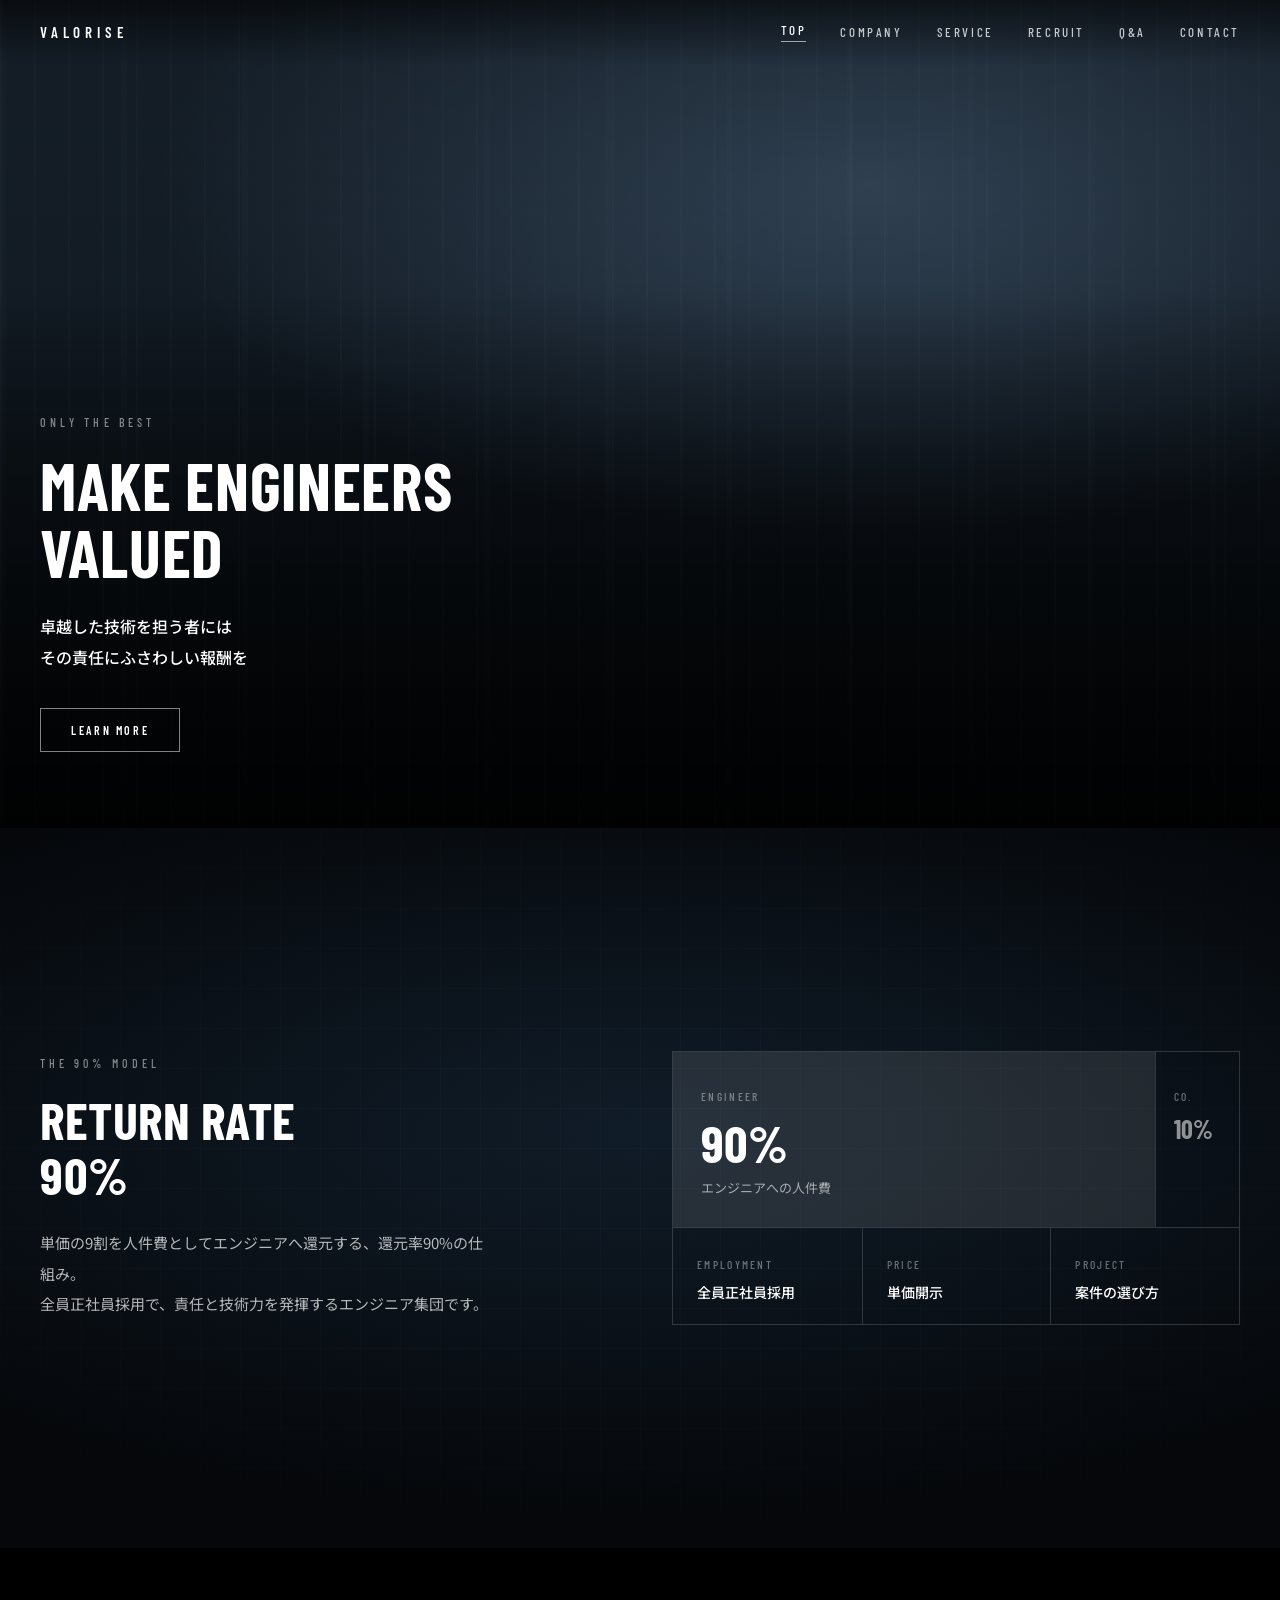
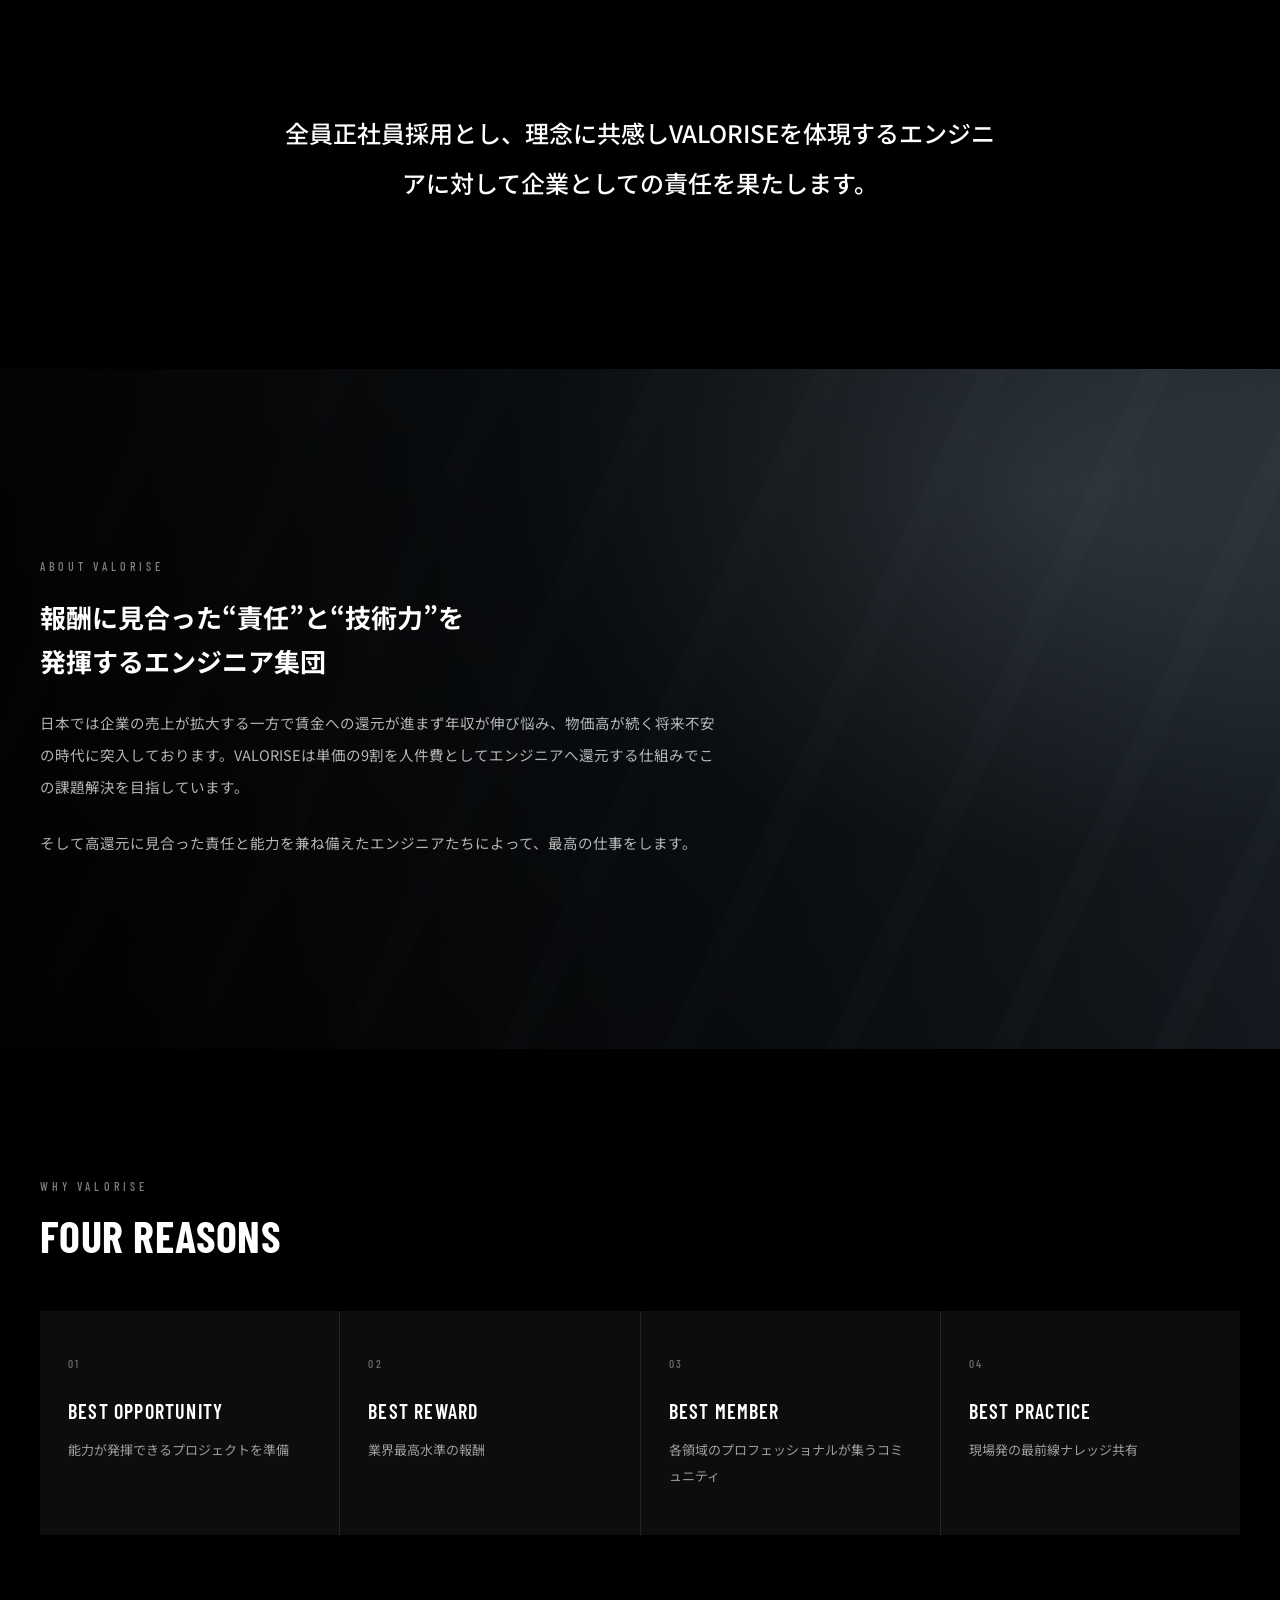
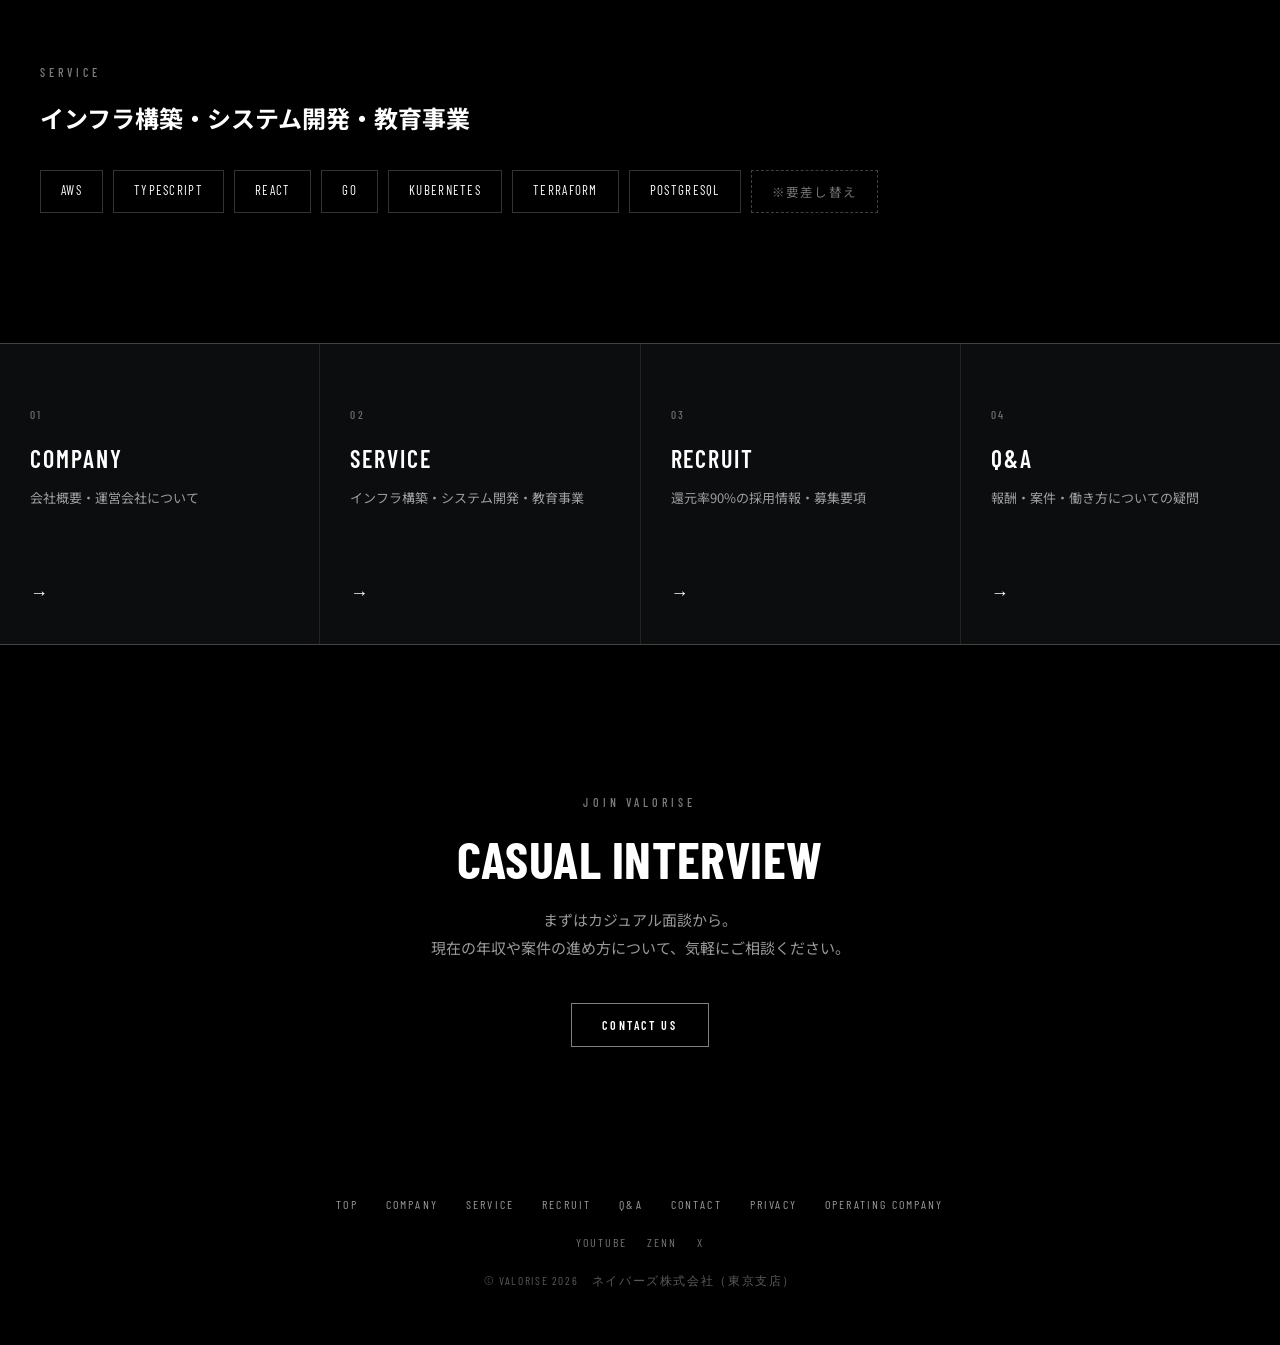
==== index.html @ 000426f8 "Add files via upload" ====
<!DOCTYPE html>
<html lang="ja">
<head>
<meta charset="UTF-8">
<meta name="viewport" content="width=device-width, initial-scale=1">
<title>VALORISE｜卓越した技術を担う者には、その責任にふさわしい報酬を</title>
<meta name="description" content="単価の9割を人件費としてエンジニアへ還元する、還元率90%の仕組み。全員正社員採用で、責任と技術力を発揮するエンジニア集団です。">
<link rel="preconnect" href="https://fonts.googleapis.com">
<link rel="preconnect" href="https://fonts.gstatic.com" crossorigin>
<link href="https://fonts.googleapis.com/css2?family=Barlow+Condensed:wght@500;600;700&family=Noto+Sans+JP:wght@400;500;700&display=swap" rel="stylesheet">
<link rel="stylesheet" href="style.css">
</head>
<body>

<a class="skip-link" href="#main">本文へスキップ</a>

<header class="site-header">
  <a class="logo" href="index.html">VALORISE</a>
  <nav class="global-nav">
    <a href="index.html" aria-current="page">TOP</a>
    <a href="company.html">COMPANY</a>
    <a href="service.html">SERVICE</a>
    <a href="recruit.html">RECRUIT</a>
    <a href="qa.html">Q&amp;A</a>
    <a href="contact.html">CONTACT</a>
  </nav>
  <button class="menu-toggle" type="button" aria-label="メニューを開く" aria-expanded="false" aria-controls="drawer">
    <span></span><span></span>
  </button>
</header>

<div class="drawer" id="drawer" hidden>
  <nav>
    <a href="index.html" aria-current="page">TOP</a>
    <a href="company.html">COMPANY</a>
    <a href="service.html">SERVICE</a>
    <a href="recruit.html">RECRUIT</a>
    <a href="qa.html">Q&amp;A</a>
    <a href="contact.html">CONTACT</a>
  </nav>
</div>

<main id="main">

  <section class="hero" id="top">
    <div class="bg bg--hero" data-fade></div>
    <div class="bg bg--hero-lines"></div>
    <div class="scrim scrim--bottom"></div>
    <div class="hero__body wrap">
      <span class="eyebrow" data-r>ONLY THE BEST</span>
      <h1 class="hero__title" data-r data-delay="120">MAKE ENGINEERS<br>VALUED</h1>
      <p class="hero__lead" data-r data-delay="220">卓越した技術を担う者には<br>その責任にふさわしい報酬を</p>
      <a class="btn-ghost" href="recruit.html" data-r data-delay="320">LEARN MORE</a>
    </div>
  </section>

  <section class="model" id="model">
    <div class="bg bg--model" data-fade></div>
    <div class="bg bg--grid"></div>
    <div class="model__body wrap">
      <div data-r>
        <span class="eyebrow">THE 90% MODEL</span>
        <h2 class="display display--md">RETURN RATE<br>90%</h2>
        <p class="lead">単価の9割を人件費としてエンジニアへ還元する、還元率90%の仕組み。<br>全員正社員採用で、責任と技術力を発揮するエンジニア集団です。</p>
      </div>
      <div data-r data-delay="160">
        <div class="split">
          <div class="split__major">
            <span class="split__bar" data-bar></span>
            <span class="label">ENGINEER</span>
            <p class="split__num">90%</p>
            <p class="split__note">エンジニアへの人件費</p>
          </div>
          <div class="split__minor">
            <span class="label">CO.</span>
            <p class="split__num split__num--sm">10%</p>
          </div>
        </div>
        <div class="facts">
          <div><span class="label">EMPLOYMENT</span><p>全員正社員採用</p></div>
          <div><span class="label">PRICE</span><p>単価開示</p></div>
          <div><span class="label">PROJECT</span><p>案件の選び方</p></div>
        </div>
      </div>
    </div>
  </section>

  <section class="statement wrap" data-r>
    <p>全員正社員採用とし、理念に共感しVALORISEを体現するエンジニアに対して企業としての責任を果たします。</p>
  </section>

  <section class="about" id="about">
    <div class="bg bg--about" data-fade></div>
    <div class="bg bg--about-lines"></div>
    <div class="scrim scrim--left"></div>
    <div class="about__body wrap" data-r>
      <span class="eyebrow">ABOUT VALORISE</span>
      <h2 class="heading-jp">報酬に見合った“責任”と“技術力”を<br>発揮するエンジニア集団</h2>
      <p>日本では企業の売上が拡大する一方で賃金への還元が進まず年収が伸び悩み、物価高が続く将来不安の時代に突入しております。VALORISEは単価の9割を人件費としてエンジニアへ還元する仕組みでこの課題解決を目指しています。</p>
      <p>そして高還元に見合った責任と能力を兼ね備えたエンジニアたちによって、最高の仕事をします。</p>
    </div>
  </section>

  <section class="reasons wrap" id="recruit">
    <div class="section-head" data-r>
      <span class="eyebrow">WHY VALORISE</span>
      <h2 class="display display--sm">FOUR REASONS</h2>
    </div>
    <div class="reason-grid">
      <article data-r><span class="label">01</span><h3>BEST OPPORTUNITY</h3><p>能力が発揮できるプロジェクトを準備</p></article>
      <article data-r data-delay="90"><span class="label">02</span><h3>BEST REWARD</h3><p>業界最高水準の報酬</p></article>
      <article data-r data-delay="180"><span class="label">03</span><h3>BEST MEMBER</h3><p>各領域のプロフェッショナルが集うコミュニティ</p></article>
      <article data-r data-delay="270"><span class="label">04</span><h3>BEST PRACTICE</h3><p>現場発の最前線ナレッジ共有</p></article>
    </div>
  </section>

  <section class="service wrap" id="service">
    <div data-r>
      <span class="eyebrow">SERVICE</span>
      <h2 class="heading-jp heading-jp--sm">インフラ構築・システム開発・教育事業</h2>
    </div>
    <ul class="stack" data-r data-delay="120">
      <li>AWS</li>
      <li>TYPESCRIPT</li>
      <li>REACT</li>
      <li>GO</li>
      <li>KUBERNETES</li>
      <li>TERRAFORM</li>
      <li>POSTGRESQL</li>
      <li class="stack__todo">※要差し替え</li>
    </ul>
  </section>

  <section class="explore" id="explore">
    <a href="company.html" data-r>
      <div><span class="label">01</span><h3>COMPANY</h3><p>会社概要・運営会社について</p></div>
      <span class="arrow" aria-hidden="true">&rarr;</span>
    </a>
    <a href="service.html" data-r data-delay="90">
      <div><span class="label">02</span><h3>SERVICE</h3><p>インフラ構築・システム開発・教育事業</p></div>
      <span class="arrow" aria-hidden="true">&rarr;</span>
    </a>
    <a href="recruit.html" data-r data-delay="180">
      <div><span class="label">03</span><h3>RECRUIT</h3><p>還元率90%の採用情報・募集要項</p></div>
      <span class="arrow" aria-hidden="true">&rarr;</span>
    </a>
    <a href="qa.html" data-r data-delay="270">
      <div><span class="label">04</span><h3>Q&amp;A</h3><p>報酬・案件・働き方についての疑問</p></div>
      <span class="arrow" aria-hidden="true">&rarr;</span>
    </a>
  </section>

  <section class="cta wrap" id="contact" data-r>
    <span class="eyebrow">JOIN VALORISE</span>
    <h2 class="display display--md">CASUAL INTERVIEW</h2>
    <p>まずはカジュアル面談から。<br>現在の年収や案件の進め方について、気軽にご相談ください。</p>
    <a class="btn-ghost" href="contact.html">CONTACT US</a>
  </section>

</main>

<footer class="site-footer">
  <nav>
    <a href="index.html">TOP</a>
    <a href="company.html">COMPANY</a>
    <a href="service.html">SERVICE</a>
    <a href="recruit.html">RECRUIT</a>
    <a href="qa.html">Q&amp;A</a>
    <a href="contact.html">CONTACT</a>
    <a href="privacy.html">PRIVACY</a>
    <a href="https://neighborengineers.jp/" target="_blank" rel="noopener">OPERATING COMPANY</a>
  </nav>
  <div class="social">
    <a href="https://youtu.be/hJ2Kjz0I5BU" target="_blank" rel="noopener">YOUTUBE</a>
    <a href="https://zenn.dev/" target="_blank" rel="noopener">ZENN</a>
    <a href="https://x.com/" target="_blank" rel="noopener">X</a>
  </div>
  <p class="copyright">© VALORISE 2026　ネイバーズ株式会社（東京支店）</p>
</footer>

<script src="script.js"></script>
</body>
</html>
---- style.css ----
/* ============================================================
   VALORISE — top page
   ============================================================ */

:root {
  --bg: #000;
  --bg-panel: #0b0d0f;
  --bg-panel-hover: #15181b;
  --text: #fff;
  --text-70: rgba(255, 255, 255, .7);
  --text-60: rgba(255, 255, 255, .6);
  --text-50: rgba(255, 255, 255, .5);
  --text-40: rgba(255, 255, 255, .4);
  --line: rgba(255, 255, 255, .16);
  --line-soft: rgba(255, 255, 255, .14);
  --font-en: "Barlow Condensed", sans-serif;
  --font-jp: "Noto Sans JP", sans-serif;
  --pad-x: 40px;
  --ease: cubic-bezier(.22, .7, .2, 1);
  /* セクション余白は3段階。重要度の低い面ほど狭くする */
  --sec-lg: 140px;
  --sec-md: 108px;
  --sec-sm: 76px;
}

*, *::before, *::after { box-sizing: border-box; }

html { scroll-behavior: smooth; }

body {
  margin: 0;
  background: var(--bg);
  color: var(--text);
  font-family: var(--font-jp);
  -webkit-font-smoothing: antialiased;
  overflow-x: hidden;
}

a { color: inherit; text-decoration: none; }
a:hover { color: #9aa0a6; }

:focus-visible {
  outline: 2px solid #fff;
  outline-offset: 3px;
}

.skip-link {
  position: absolute;
  left: -9999px;
  top: 0;
  z-index: 60;
  padding: 12px 20px;
  background: #ffffff;
  color: #000000;
  font-size: 13px;
}
.skip-link:focus {
  left: var(--pad-x);
  top: 10px;
  color: #000000;
}

[id] { scroll-margin-top: 96px; }

h1, h2, h3, p, ul { margin: 0; }
ul { padding: 0; list-style: none; }

.wrap { padding-left: var(--pad-x); padding-right: var(--pad-x); }

/* --- shared type --------------------------------------------------- */

.eyebrow {
  display: block;
  font-family: var(--font-en);
  font-size: 12px;
  font-weight: 500;
  letter-spacing: .34em;
  color: var(--text-50);
}

.label {
  font-family: var(--font-en);
  font-size: 11.5px;
  font-weight: 500;
  letter-spacing: .2em;
  color: var(--text-40);
}

.display {
  font-family: var(--font-en);
  font-weight: 700;
  letter-spacing: .01em;
  line-height: 1.06;
}
.display--md { font-size: 52px; }
.display--sm { font-size: 44px; }

.heading-jp { font-size: 26px; line-height: 1.7; font-weight: 700; }
.heading-jp--sm { font-size: 24px; line-height: 1.6; }

.lead {
  font-size: 15px;
  line-height: 2.05;
  color: var(--text-70);
  max-width: 32em;
  text-wrap: pretty;
}

.btn-ghost {
  display: inline-flex;
  align-items: center;
  gap: 14px;
  padding: 14px 30px;
  border: 1px solid rgba(255, 255, 255, .5);
  font-family: var(--font-en);
  font-size: 12px;
  font-weight: 600;
  letter-spacing: .22em;
  transition: background-color .3s var(--ease), color .3s var(--ease), border-color .3s var(--ease);
}
.btn-ghost:hover { background: #fff; color: #000; border-color: #fff; }

/* --- decorative background layers ---------------------------------- */

.bg { position: absolute; inset: 0; z-index: 0; }
.scrim { position: absolute; inset: 0; z-index: 1; pointer-events: none; }

.bg--hero {
  background:
    radial-gradient(90% 70% at 68% 22%, rgba(122, 160, 200, .30) 0%, rgba(0, 0, 0, 0) 62%),
    linear-gradient(180deg, #1b2733 0%, #0d141b 55%, #05080b 100%);
}
.bg--hero-lines {
  opacity: .5;
  background:
    repeating-linear-gradient(90deg, rgba(190, 215, 240, .05) 0 2px, rgba(0, 0, 0, 0) 2px 34px),
    repeating-linear-gradient(90deg, rgba(190, 215, 240, .03) 0 6px, rgba(0, 0, 0, 0) 6px 121px);
}
.scrim--bottom {
  background: linear-gradient(180deg, rgba(0, 0, 0, .25) 0%, rgba(0, 0, 0, 0) 35%, rgba(0, 0, 0, .85) 100%);
}

.bg--model { background: radial-gradient(110% 75% at 50% 42%, #101c28 0%, #05070a 72%); }
.bg--grid {
  opacity: .55;
  background:
    linear-gradient(rgba(140, 180, 220, .055) 1px, rgba(0, 0, 0, 0) 1px) 0 0 / 100% 40px,
    linear-gradient(90deg, rgba(140, 180, 220, .055) 1px, rgba(0, 0, 0, 0) 1px) 0 0 / 40px 100%;
  -webkit-mask-image: radial-gradient(80% 70% at 50% 45%, #000 20%, transparent 100%);
          mask-image: radial-gradient(80% 70% at 50% 45%, #000 20%, transparent 100%);
}

.bg--about {
  background:
    radial-gradient(70% 90% at 82% 18%, rgba(200, 220, 240, .20) 0%, rgba(0, 0, 0, 0) 60%),
    linear-gradient(45deg, #080a0c 0%, #141a20 52%, #232c34 100%);
}
.bg--about-lines {
  opacity: .4;
  background: repeating-linear-gradient(115deg, rgba(200, 220, 240, .05) 0 26px, rgba(0, 0, 0, 0) 26px 148px);
}
.scrim--left {
  background: linear-gradient(90deg, rgba(0, 0, 0, .85) 0%, rgba(0, 0, 0, .5) 55%, rgba(0, 0, 0, .2) 100%);
}

/* --- header --------------------------------------------------------- */

.site-header {
  position: fixed;
  top: 0; left: 0; right: 0;
  z-index: 30;
  display: flex;
  align-items: center;
  justify-content: space-between;
  padding: 22px var(--pad-x);
  background: linear-gradient(180deg, rgba(0, 0, 0, .55), rgba(0, 0, 0, 0));
}

.logo {
  font-family: var(--font-en);
  font-size: 15px;
  font-weight: 600;
  letter-spacing: .32em;
}

.global-nav {
  display: flex;
  align-items: center;
  gap: 34px;
  font-family: var(--font-en);
  font-size: 13px;
  font-weight: 500;
  letter-spacing: .2em;
  color: rgba(255, 255, 255, .75);
}

.menu-toggle {
  display: flex;
  flex-direction: column;
  gap: 5px;
  width: 26px;
  padding: 6px 2px;
  background: none;
  border: 0;
  cursor: pointer;
}
.menu-toggle span {
  display: block;
  height: 1px;
  background: #fff;
  transition: transform .3s var(--ease), opacity .3s var(--ease);
}
.menu-toggle[aria-expanded="true"] span:first-child { transform: translateY(3px) rotate(45deg); }
.menu-toggle[aria-expanded="true"] span:last-child { transform: translateY(-3px) rotate(-45deg); }

.drawer {
  position: fixed;
  inset: 0;
  z-index: 29;
  background: rgba(0, 0, 0, .96);
  display: flex;
  align-items: center;
  justify-content: center;
}
.drawer[hidden] { display: none; }
.drawer nav {
  display: flex;
  flex-direction: column;
  gap: 28px;
  text-align: center;
  font-family: var(--font-en);
  font-size: 22px;
  font-weight: 600;
  letter-spacing: .22em;
}

/* --- hero ----------------------------------------------------------- */

.hero {
  position: relative;
  min-height: 620px;
  height: 92vh;
  display: flex;
  align-items: flex-end;
  background: #111;
}
.hero__body { position: relative; z-index: 2; padding-bottom: 76px; }
.hero__title {
  margin-top: 22px;
  font-family: var(--font-en);
  font-size: 66px;
  font-weight: 700;
  line-height: 1.02;
  letter-spacing: .01em;
}
.hero__lead {
  margin-top: 26px;
  font-size: 16px;
  line-height: 1.9;
  font-weight: 500;
  max-width: 24em;
}
.hero .btn-ghost { margin-top: 36px; }

/* --- 90% model ------------------------------------------------------ */

.model {
  position: relative;
  min-height: 720px;
  display: flex;
  align-items: center;
  background: #05070a;
}
.model__body {
  position: relative;
  z-index: 2;
  width: 100%;
  padding-top: 120px;
  padding-bottom: 120px;
  display: grid;
  grid-template-columns: 1fr 1fr;
  gap: 64px;
  align-items: center;
}
.model__body > * { min-width: 0; }
.model .display { margin-top: 22px; }
.model .lead { margin-top: 26px; }

.split { display: flex; align-items: stretch; border: 1px solid var(--line); }
.split__major { flex: 9; position: relative; padding: 30px 28px; }
.split__minor { flex: 1; padding: 30px 18px; border-left: 1px solid var(--line); }
.split__bar { position: absolute; inset: 0; background: rgba(255, 255, 255, .1); }
.split__major > *:not(.split__bar) { position: relative; }
.split__num {
  margin-top: 10px;
  font-family: var(--font-en);
  font-size: 52px;
  font-weight: 700;
  line-height: 1;
}
.split__num--sm { font-size: 26px; color: rgba(255, 255, 255, .55); }
.split__note { margin-top: 10px; font-size: 13px; color: var(--text-60); }

.facts {
  display: grid;
  grid-template-columns: repeat(3, 1fr);
  border: 1px solid var(--line);
  border-top: 0;
}
.facts > div { padding: 22px 24px; }
.facts > div + div { border-left: 1px solid var(--line); }
.facts p { margin-top: 8px; font-size: 14px; font-weight: 500; }

/* --- statement ------------------------------------------------------ */

.statement { padding-top: 160px; padding-bottom: 160px; text-align: center; }
.statement p {
  margin: 0 auto;
  max-width: 30em;
  font-size: 24px;
  line-height: 2.1;
  font-weight: 500;
  text-wrap: pretty;
}

/* --- about ---------------------------------------------------------- */

.about {
  position: relative;
  min-height: 680px;
  display: flex;
  align-items: center;
  background: #0a0c0e;
}
.about__body {
  position: relative;
  z-index: 2;
  max-width: 760px;
  padding-top: 120px;
  padding-bottom: 120px;
}
.about__body h2 { margin-top: 22px; }
.about__body p {
  margin-top: 24px;
  font-size: 14.5px;
  line-height: 2.2;
  color: var(--text-70);
}

/* --- four reasons --------------------------------------------------- */

.reasons { padding-top: 130px; padding-bottom: 130px; }
.section-head { margin-bottom: 52px; }
.section-head .display { margin-top: 20px; }

.reason-grid {
  display: grid;
  grid-template-columns: repeat(4, 1fr);
  gap: 1px;
  background: var(--line-soft);
}
.reason-grid > * { min-width: 0; }
.reason-grid article { background: var(--bg-panel); padding: 38px 28px 46px; }
.reason-grid h3 {
  margin: 26px 0 14px;
  font-family: var(--font-en);
  font-size: 20px;
  font-weight: 600;
  letter-spacing: .06em;
}
.reason-grid p { font-size: 13px; line-height: 2; color: var(--text-60); }

/* --- service -------------------------------------------------------- */

.service { padding-bottom: 130px; }
.service h2 { margin-top: 20px; }

.stack { display: flex; flex-wrap: wrap; gap: 10px; margin-top: 32px; }
.stack li {
  padding: 11px 20px;
  border: 1px solid rgba(255, 255, 255, .2);
  font-family: var(--font-en);
  font-size: 13px;
  letter-spacing: .1em;
}
.stack__todo {
  border-style: dashed !important;
  border-color: rgba(255, 255, 255, .25) !important;
  font-family: var(--font-jp) !important;
  font-size: 12.5px !important;
  color: rgba(255, 255, 255, .45);
}

/* --- explore cards -------------------------------------------------- */

.explore {
  display: grid;
  grid-template-columns: repeat(4, 1fr);
  gap: 1px;
  background: var(--line-soft);
  border-top: 1px solid var(--line-soft);
  border-bottom: 1px solid var(--line-soft);
}
.explore > * { min-width: 0; }
.explore a {
  background: var(--bg-panel);
  padding: 56px 30px 40px;
  min-height: 300px;
  display: flex;
  flex-direction: column;
  justify-content: space-between;
  transition: background-color .3s var(--ease);
}
.explore a:hover { background: var(--bg-panel-hover); color: #fff; }
.explore h3 {
  margin: 20px 0 12px;
  font-family: var(--font-en);
  font-size: 24px;
  font-weight: 600;
  letter-spacing: .08em;
}
.explore p { font-size: 13px; line-height: 1.95; color: var(--text-60); }
.explore .arrow { font-family: var(--font-en); font-size: 18px; }

/* --- cta ------------------------------------------------------------ */

.cta { padding-top: 150px; padding-bottom: 150px; text-align: center; }
.cta .display { margin-top: 22px; }
.cta > p { margin-top: 20px; font-size: 15px; line-height: 1.9; color: var(--text-60); }
.cta .btn-ghost { margin-top: 40px; }

/* --- footer --------------------------------------------------------- */

.site-footer {
  padding: 0 var(--pad-x) 56px;
  display: flex;
  flex-direction: column;
  align-items: center;
  gap: 24px;
}
.site-footer nav {
  display: flex;
  flex-wrap: wrap;
  justify-content: center;
  gap: 28px;
  font-family: var(--font-en);
  font-size: 12px;
  letter-spacing: .18em;
  color: var(--text-60);
}
.social {
  display: flex;
  gap: 20px;
  font-family: var(--font-en);
  font-size: 12px;
  letter-spacing: .16em;
  color: rgba(255, 255, 255, .45);
}
.copyright {
  font-family: var(--font-en);
  font-size: 11.5px;
  letter-spacing: .14em;
  color: rgba(255, 255, 255, .35);
}

/* --- lower pages: shell --------------------------------------------- */

.display--lg { font-size: 62px; }

.section { padding-top: var(--sec-md); padding-bottom: var(--sec-md); }
.section--lg { padding-top: var(--sec-lg); padding-bottom: var(--sec-lg); }
.section--sm { padding-top: var(--sec-sm); padding-bottom: var(--sec-sm); }
.section--panel { background: var(--bg-panel); }

.bg--head {
  background:
    radial-gradient(80% 120% at 78% 0%, rgba(140, 175, 210, .26) 0%, rgba(0, 0, 0, 0) 62%),
    linear-gradient(160deg, #171f27 0%, #0b1015 60%, #05070a 100%);
}

.page-head {
  position: relative;
  background: #05070a;
  border-bottom: 1px solid var(--line-soft);
}
.page-head__body {
  position: relative;
  z-index: 2;
  padding-top: 176px;
  padding-bottom: 92px;
}
.page-head h1 { margin-top: 18px; }
.page-head__lead {
  margin-top: 26px;
  max-width: 34em;
  font-size: 15px;
  line-height: 2.1;
  color: var(--text-70);
  text-wrap: pretty;
}

.breadcrumb {
  display: flex;
  gap: 12px;
  margin-bottom: 26px;
  font-family: var(--font-en);
  font-size: 11.5px;
  letter-spacing: .2em;
  color: var(--text-40);
}

.global-nav a[aria-current="page"],
.drawer a[aria-current="page"] { color: #fff; }
.global-nav a[aria-current="page"] { border-bottom: 1px solid rgba(255, 255, 255, .6); padding-bottom: 3px; }

/* --- lower pages: content blocks ------------------------------------ */

.spec-table { border-top: 1px solid var(--line); }
.spec-table > div {
  display: grid;
  grid-template-columns: 224px 1fr;
  gap: 24px;
  padding: 24px 0;
  border-bottom: 1px solid var(--line);
}
.spec-table dt {
  font-family: var(--font-en);
  font-size: 12px;
  font-weight: 500;
  letter-spacing: .2em;
  color: var(--text-50);
  padding-top: 3px;
}
.spec-table dd {
  margin: 0;
  font-size: 14.5px;
  line-height: 2;
  color: var(--text-70);
}
.spec-table dd strong { font-weight: 500; color: #fff; }

.feature {
  display: grid;
  grid-template-columns: 5fr 7fr;
  gap: 68px;
  align-items: start;
}
.feature > * { min-width: 0; }
.feature--rev { grid-template-columns: 7fr 5fr; }
.feature__num {
  font-family: var(--font-en);
  font-size: 15px;
  letter-spacing: .2em;
  color: var(--text-40);
}
.feature h2 {
  margin: 16px 0 22px;
  font-size: 24px;
  line-height: 1.65;
  font-weight: 700;
}
.feature p {
  font-size: 14.5px;
  line-height: 2.2;
  color: var(--text-70);
}
.feature p + p { margin-top: 20px; }
.feature__aside {
  border: 1px solid var(--line);
  padding: 30px 28px;
}
.feature__aside .label { display: block; }
.feature__aside ul { margin-top: 18px; }
.feature__aside li {
  padding: 12px 0;
  font-size: 13.5px;
  line-height: 1.8;
  color: var(--text-70);
  border-top: 1px solid var(--line-soft);
}
.feature__aside li:first-child { border-top: 0; padding-top: 0; }

.minor-cols {
  display: grid;
  grid-template-columns: repeat(3, 1fr);
  gap: 44px;
}
.minor-cols > * { min-width: 0; }
.minor-cols h3 {
  font-size: 16px;
  font-weight: 700;
  line-height: 1.7;
  margin-bottom: 12px;
}
.minor-cols p { font-size: 13px; line-height: 2; color: var(--text-60); }

.row-list { border-top: 1px solid var(--line); }
.row-list > li,
.row-list > div {
  display: grid;
  grid-template-columns: 96px 1fr;
  gap: 24px;
  padding: 20px 0;
  border-bottom: 1px solid var(--line);
  font-size: 14px;
  line-height: 1.95;
  color: var(--text-70);
}

.timeline { counter-reset: step; margin: 0; padding: 0; list-style: none; }
.timeline li {
  position: relative;
  padding: 0 0 34px 40px;
  border-left: 1px solid var(--line);
}
.timeline li:last-child { border-left-color: transparent; padding-bottom: 0; }
.timeline li::before {
  counter-increment: step;
  content: counter(step, decimal-leading-zero);
  position: absolute;
  left: -20px;
  top: -2px;
  width: 40px;
  text-align: center;
  background: var(--bg);
  font-family: var(--font-en);
  font-size: 12px;
  letter-spacing: .12em;
  color: var(--text-50);
}
.section--panel .timeline li::before { background: var(--bg-panel); }
.timeline h3 {
  font-size: 16px;
  font-weight: 700;
  margin-bottom: 8px;
  line-height: 1.6;
}
.timeline p { font-size: 13.5px; line-height: 2; color: var(--text-60); }

.big-stats {
  display: grid;
  grid-template-columns: repeat(3, 1fr);
  border: 1px solid var(--line);
}
.big-stats > div { padding: 40px 32px 44px; }
.big-stats > div + div { border-left: 1px solid var(--line); }
.big-stats .num {
  margin-top: 14px;
  font-family: var(--font-en);
  font-size: 56px;
  font-weight: 700;
  line-height: 1;
}
.big-stats p { margin-top: 14px; font-size: 13px; line-height: 1.95; color: var(--text-60); }

/* --- faq -------------------------------------------------------------- */

.faq-group + .faq-group { margin-top: 64px; }
.faq-group > .label { display: block; margin-bottom: 20px; }
.faq { border-top: 1px solid var(--line); }
.faq details { border-bottom: 1px solid var(--line); }
.faq summary {
  display: flex;
  justify-content: space-between;
  align-items: baseline;
  gap: 24px;
  padding: 24px 0;
  cursor: pointer;
  font-size: 15.5px;
  line-height: 1.8;
  font-weight: 500;
  list-style: none;
}
.faq summary::-webkit-details-marker { display: none; }
.faq summary::after {
  content: "+";
  flex: none;
  font-family: var(--font-en);
  font-size: 20px;
  color: var(--text-50);
  transition: transform .3s var(--ease);
}
.faq details[open] summary::after { transform: rotate(45deg); }
.faq .answer {
  padding: 0 48px 28px 0;
  font-size: 14px;
  line-height: 2.15;
  color: var(--text-70);
}

/* --- contact form ---------------------------------------------------- */

.contact-grid {
  display: grid;
  grid-template-columns: 7fr 5fr;
  gap: 76px;
  align-items: start;
}
.contact-grid > * { min-width: 0; }

.field + .field { margin-top: 26px; }
.field label {
  display: block;
  margin-bottom: 10px;
  font-size: 13px;
  letter-spacing: .04em;
  color: var(--text-70);
}
.req {
  margin-left: 8px;
  font-family: var(--font-en);
  font-size: 10.5px;
  letter-spacing: .16em;
  color: rgba(214, 176, 120, .95);
}
.field input,
.field select,
.field textarea {
  width: 100%;
  padding: 14px 16px;
  background: #0b0d0f;
  border: 1px solid var(--line);
  color: #ffffff;
  font-family: var(--font-jp);
  font-size: 14.5px;
  transition: border-color .25s var(--ease);
}
.field textarea { min-height: 170px; resize: vertical; }
.field input:focus,
.field select:focus,
.field textarea:focus { border-color: rgba(255, 255, 255, .55); }
.field [aria-invalid="true"] { border-color: #e0736a; }
.field .error {
  display: block;
  margin-top: 8px;
  font-size: 12.5px;
  color: #f0938b;
}
.field .error:empty { display: none; }

.consent {
  margin-top: 30px;
  display: flex;
  align-items: flex-start;
  gap: 12px;
  font-size: 13px;
  line-height: 1.9;
  color: var(--text-70);
}
.consent input {
  flex: none;
  width: 16px;
  height: 16px;
  margin-top: 4px;
  accent-color: #ffffff;
}
.consent a { text-decoration: underline; text-underline-offset: 3px; }
.consent + .error {
  display: block;
  margin-top: 8px;
  font-size: 12.5px;
  color: #f0938b;
}
.consent + .error:empty { display: none; }

.btn-solid {
  margin-top: 36px;
  display: inline-flex;
  align-items: center;
  gap: 14px;
  padding: 16px 44px;
  background: #ffffff;
  color: #000000;
  border: 1px solid #ffffff;
  font-family: var(--font-en);
  font-size: 12px;
  font-weight: 600;
  letter-spacing: .22em;
  cursor: pointer;
  transition: background-color .3s var(--ease), color .3s var(--ease);
}
.btn-solid:hover { background: #000000; color: #ffffff; }

.form-status {
  margin-top: 24px;
  font-size: 13.5px;
  line-height: 1.9;
  color: var(--text-70);
}
.form-status:empty { display: none; }

.aside-block + .aside-block { margin-top: 40px; }
.aside-block .label { display: block; margin-bottom: 14px; }
.aside-block p { font-size: 14px; line-height: 2.05; color: var(--text-70); }

/* --- legal ------------------------------------------------------------ */

.legal { max-width: 44em; }
.legal h2 {
  margin-top: 52px;
  font-size: 17px;
  font-weight: 700;
  line-height: 1.7;
}
.legal h2:first-child { margin-top: 0; }
.legal p,
.legal li {
  margin-top: 16px;
  font-size: 14px;
  line-height: 2.15;
  color: var(--text-70);
}
.legal ul { margin-top: 8px; }
.legal li { padding-left: 1.2em; text-indent: -1.2em; }

.todo {
  display: inline-block;
  margin-left: 10px;
  padding: 3px 10px;
  border: 1px dashed rgba(255, 255, 255, .3);
  font-size: 11.5px;
  letter-spacing: .04em;
  color: rgba(255, 255, 255, .5);
  vertical-align: middle;
}

/* --- scroll reveal --------------------------------------------------- */

.js-reveal [data-r] {
  opacity: 0;
  transform: translateY(30px);
  transition: opacity 1s var(--ease), transform 1s var(--ease);
}
.js-reveal [data-r].in { opacity: 1; transform: none; }

.js-reveal [data-fade] { opacity: 0; transition: opacity 1.4s ease; }
.js-reveal [data-fade].in { opacity: 1; }

.js-reveal [data-bar] {
  transform: scaleX(0);
  transform-origin: left;
  transition: transform 1.4s var(--ease);
}
.js-reveal [data-bar].in { transform: scaleX(1); }

@media (prefers-reduced-motion: reduce) {
  html { scroll-behavior: auto; }
  .js-reveal [data-r],
  .js-reveal [data-fade],
  .js-reveal [data-bar] { opacity: 1; transform: none; transition: none; }
}

/* --- responsive ------------------------------------------------------ */

@media (max-width: 1000px) {
  :root { --pad-x: 24px; }
  .global-nav { display: none; }
  .model__body { grid-template-columns: 1fr; gap: 48px; }
  .reason-grid,
  .explore { grid-template-columns: 1fr 1fr; }
  .facts { grid-template-columns: 1fr; }
  .facts > div + div { border-left: 0; border-top: 1px solid var(--line); }
  .hero__title { font-size: 44px; }
  .display--md { font-size: 40px; }
  .display--sm { font-size: 34px; }
  .statement p { font-size: 20px; }
}

@media (min-width: 1001px) {
  .menu-toggle { display: none; }
  .drawer { display: none !important; }
}

@media (max-width: 1000px) {
  :root { --sec-lg: 96px; --sec-md: 80px; --sec-sm: 60px; }
  .display--lg { font-size: 42px; }
  .feature,
  .feature--rev { grid-template-columns: 1fr; gap: 36px; }
  .contact-grid { grid-template-columns: 1fr; gap: 52px; }
  .minor-cols { grid-template-columns: 1fr; gap: 32px; }
  .page-head__body { padding-top: 148px; padding-bottom: 68px; }
}

@media (max-width: 600px) {
  .hero { height: auto; min-height: 0; padding-top: 180px; }
  .display--lg { font-size: 34px; }
  .spec-table > div,
  .row-list > li,
  .row-list > div { grid-template-columns: 1fr; gap: 8px; }
  .big-stats { grid-template-columns: 1fr; }
  .big-stats > div + div { border-left: 0; border-top: 1px solid var(--line); }
  .big-stats .num { font-size: 44px; }
  .faq .answer { padding-right: 0; }
  .hero__title { font-size: 36px; }
  .reason-grid,
  .explore { grid-template-columns: 1fr; }
  .explore a { min-height: 0; padding: 40px 24px 32px; }
  .statement { padding-top: 100px; padding-bottom: 100px; }
  .reasons, .cta { padding-top: 90px; padding-bottom: 90px; }
  .service { padding-bottom: 90px; }
  .about__body, .model__body { padding-top: 90px; padding-bottom: 90px; }
}
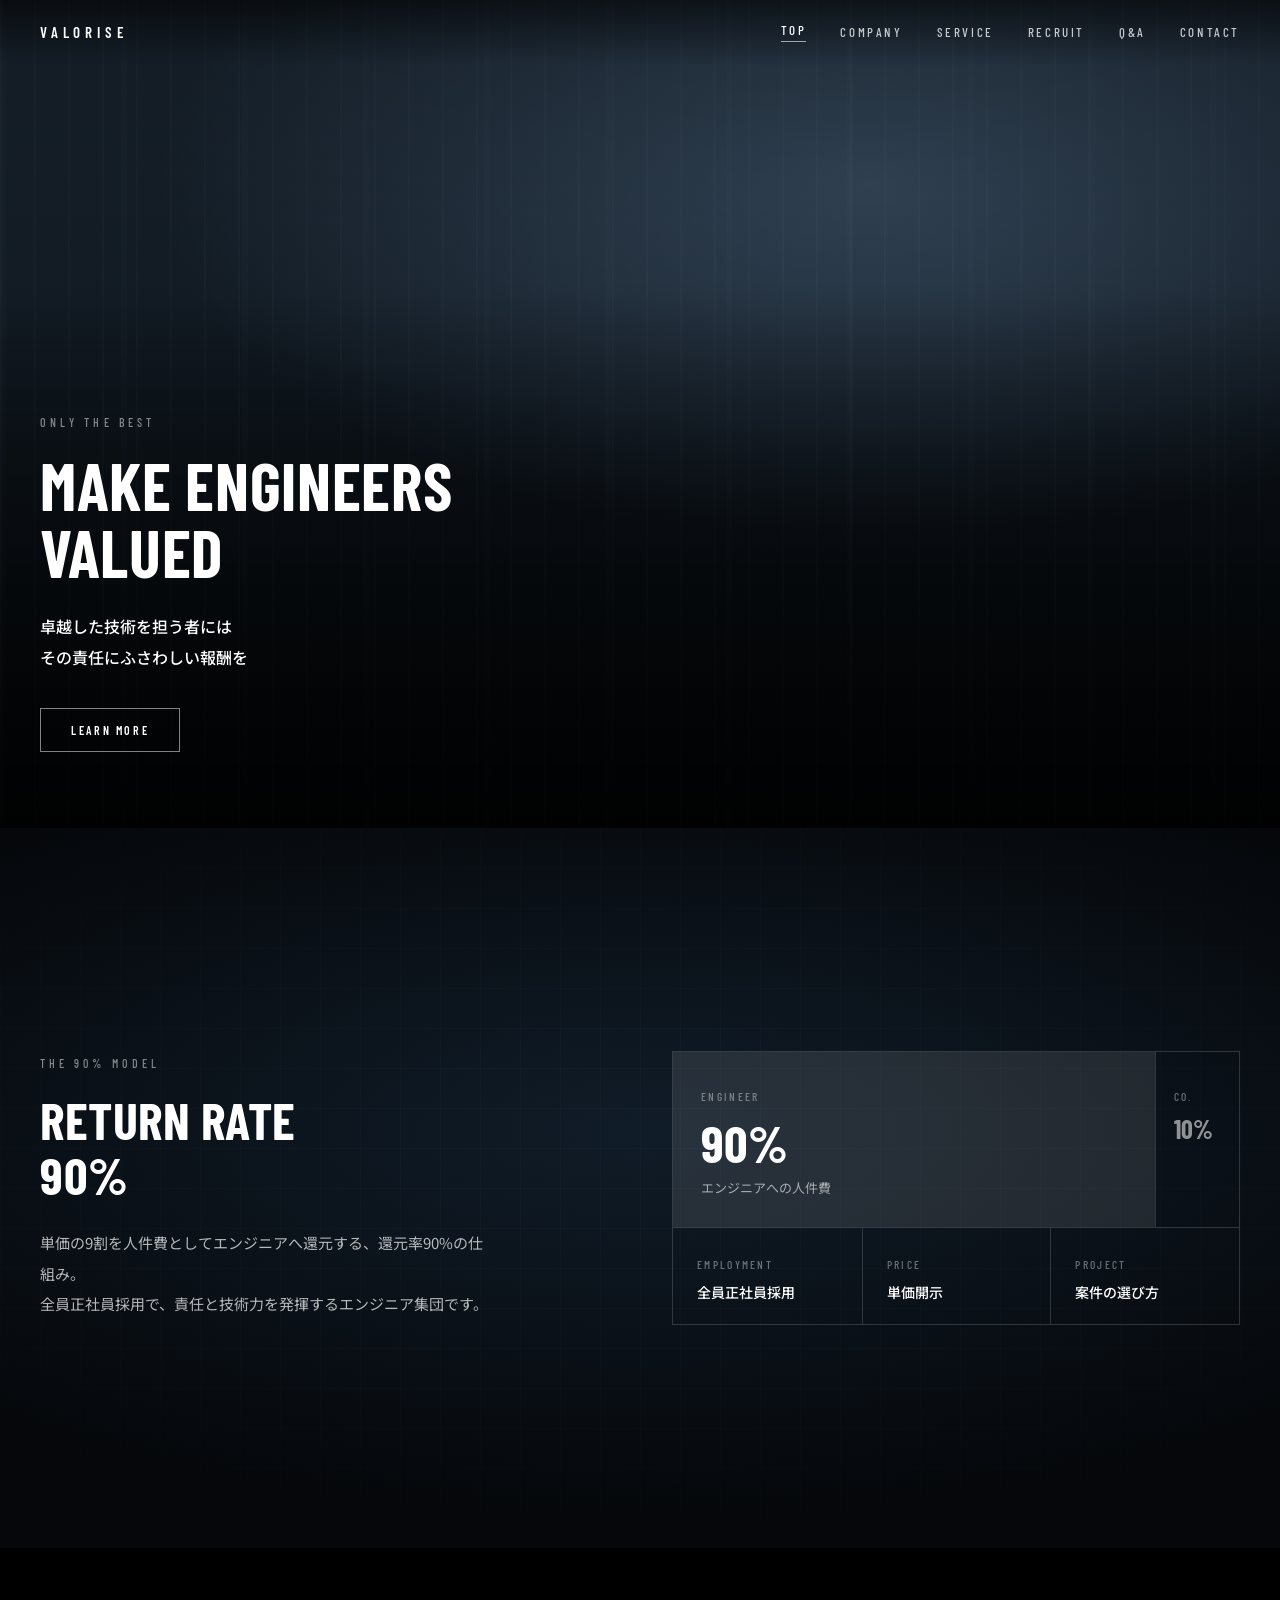
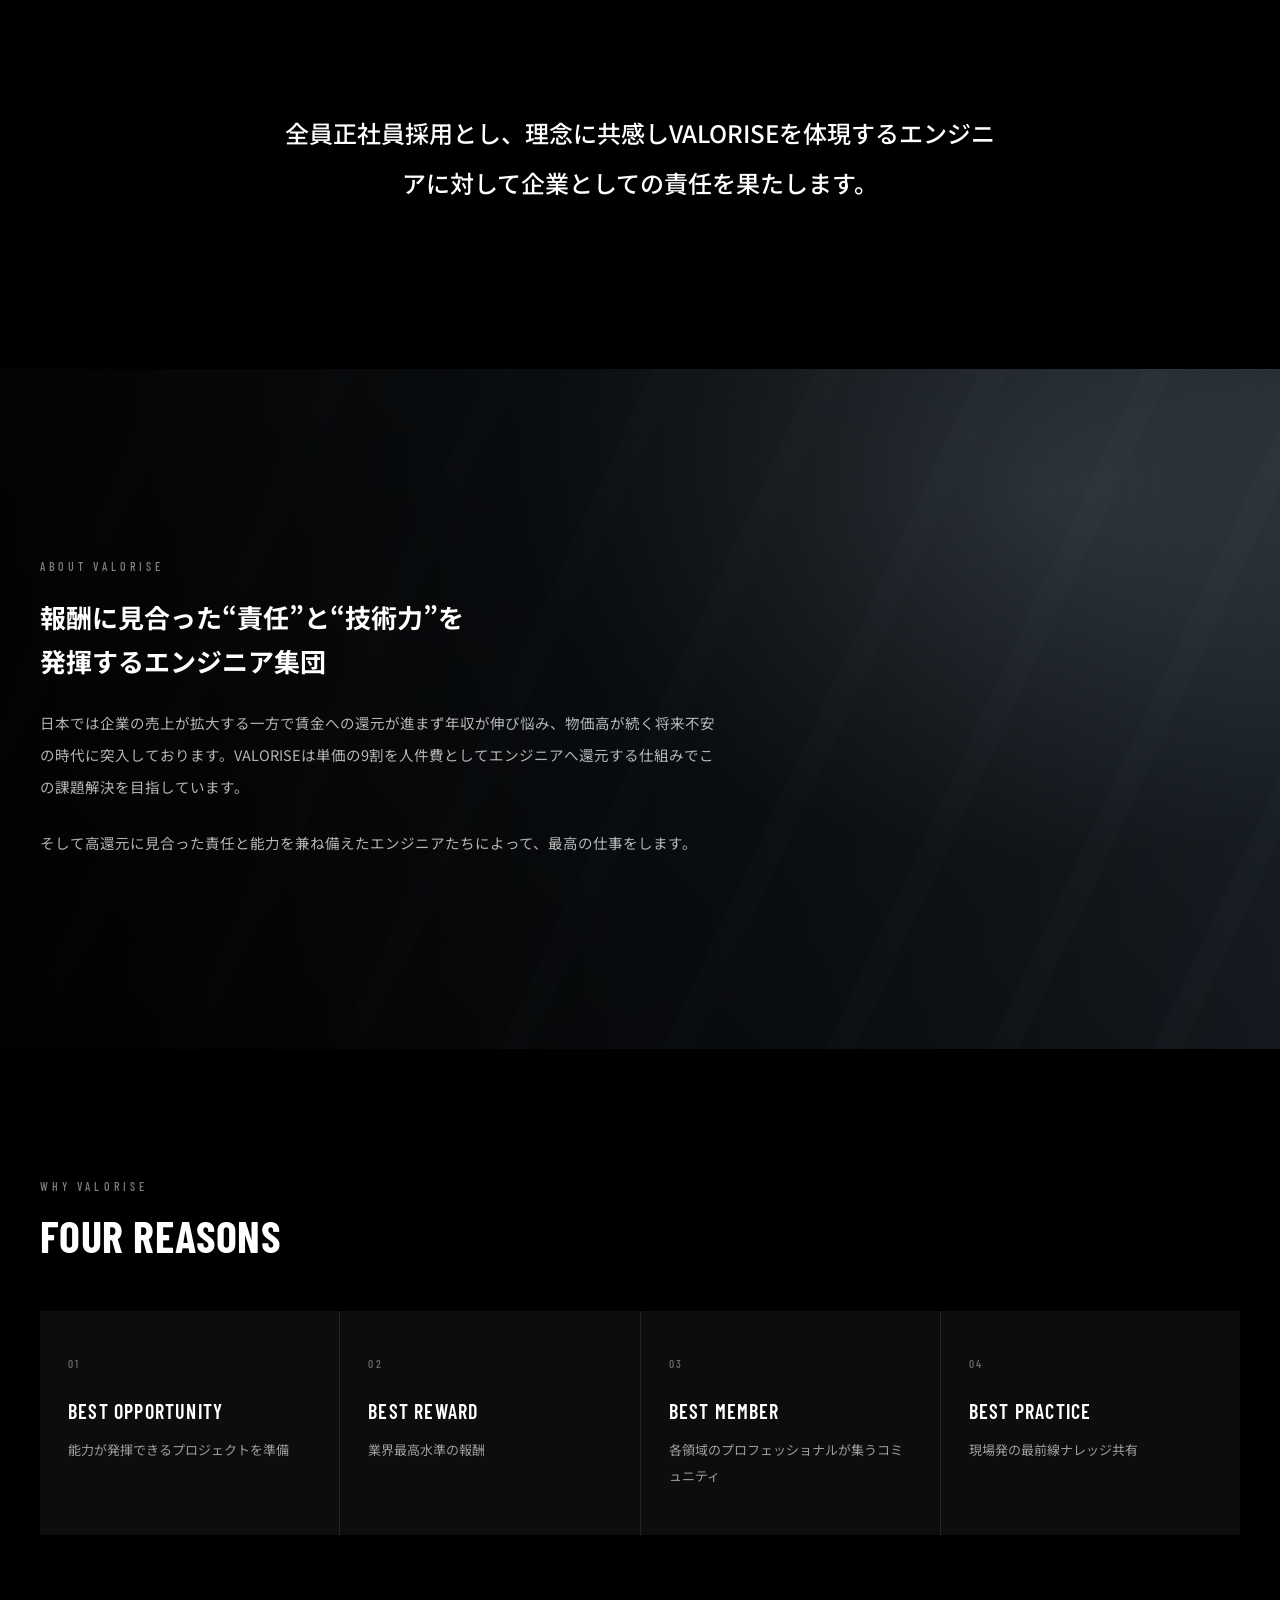
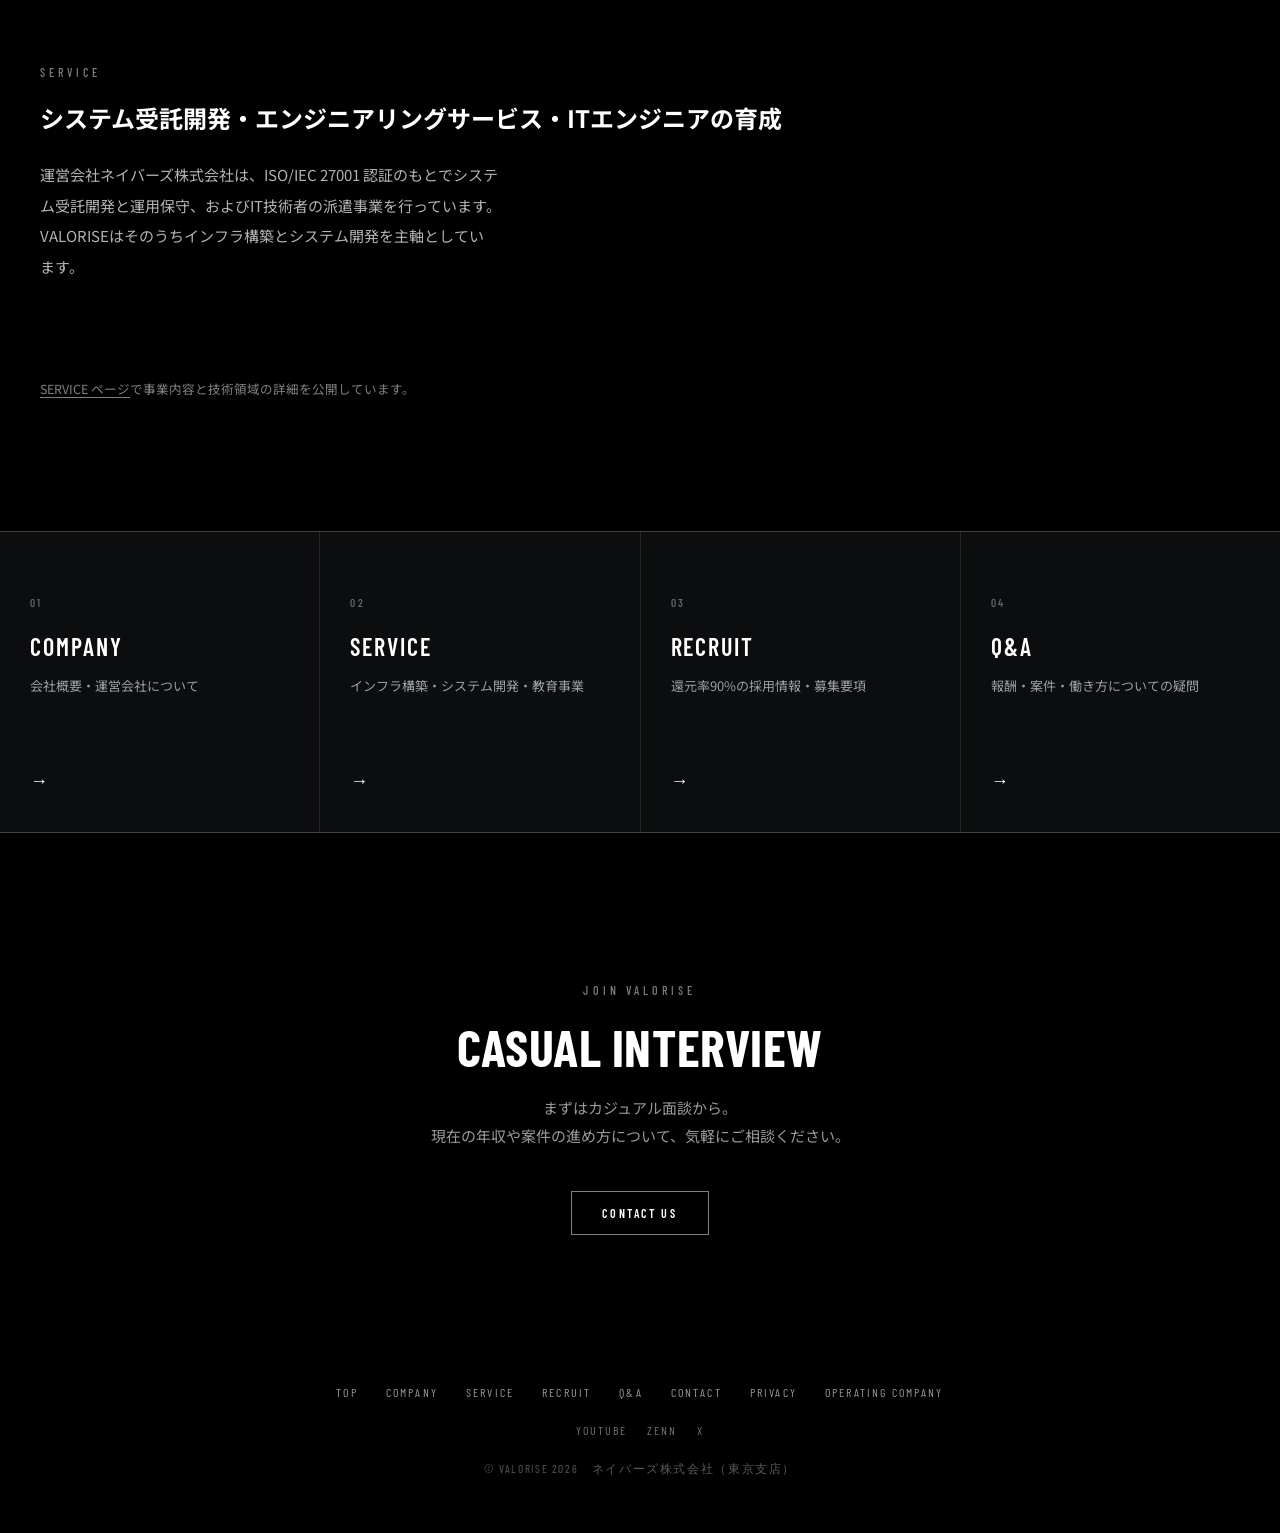
==== commit 547ed540: "Add files via upload" ====
--- a/index.html
+++ b/index.html
@@ -117,18 +117,20 @@
   <section class="service wrap" id="service">
     <div data-r>
       <span class="eyebrow">SERVICE</span>
-      <h2 class="heading-jp heading-jp--sm">インフラ構築・システム開発・教育事業</h2>
+      <h2 class="heading-jp heading-jp--sm">システム受託開発・エンジニアリングサービス・ITエンジニアの育成</h2>
     </div>
+    <p class="lead" data-r data-delay="60">運営会社ネイバーズ株式会社は、ISO/IEC 27001 認証のもとでシステム受託開発と運用保守、およびIT技術者の派遣事業を行っています。VALORISEはそのうちインフラ構築とシステム開発を主軸としています。</p>
     <ul class="stack" data-r data-delay="120">
       <li>AWS</li>
+      <li>GOOGLE CLOUD</li>
+      <li>TERRAFORM</li>
+      <li>KUBERNETES</li>
       <li>TYPESCRIPT</li>
       <li>REACT</li>
       <li>GO</li>
-      <li>KUBERNETES</li>
-      <li>TERRAFORM</li>
       <li>POSTGRESQL</li>
-      <li class="stack__todo">※要差し替え</li>
     </ul>
+    <p class="source-note" data-r data-delay="180"><a href="service.html">SERVICE ページ</a>で事業内容と技術領域の詳細を公開しています。</p>
   </section>
 
   <section class="explore" id="explore">
--- a/style.css
+++ b/style.css
@@ -374,6 +374,7 @@
 
 .service { padding-bottom: 130px; }
 .service h2 { margin-top: 20px; }
+.service .lead { margin-top: 22px; }
 
 .stack { display: flex; flex-wrap: wrap; gap: 10px; margin-top: 32px; }
 .stack li {
@@ -538,6 +539,17 @@
   color: var(--text-70);
 }
 .spec-table dd strong { font-weight: 500; color: #fff; }
+
+.source-note {
+  margin-top: 22px;
+  font-size: 12.5px;
+  line-height: 1.9;
+  color: var(--text-50);
+}
+.source-note a,
+.row-list a,
+.spec-table a { text-decoration: underline; text-underline-offset: 3px; }
+.row-list strong { font-weight: 500; color: #fff; }
 
 .feature {
   display: grid;
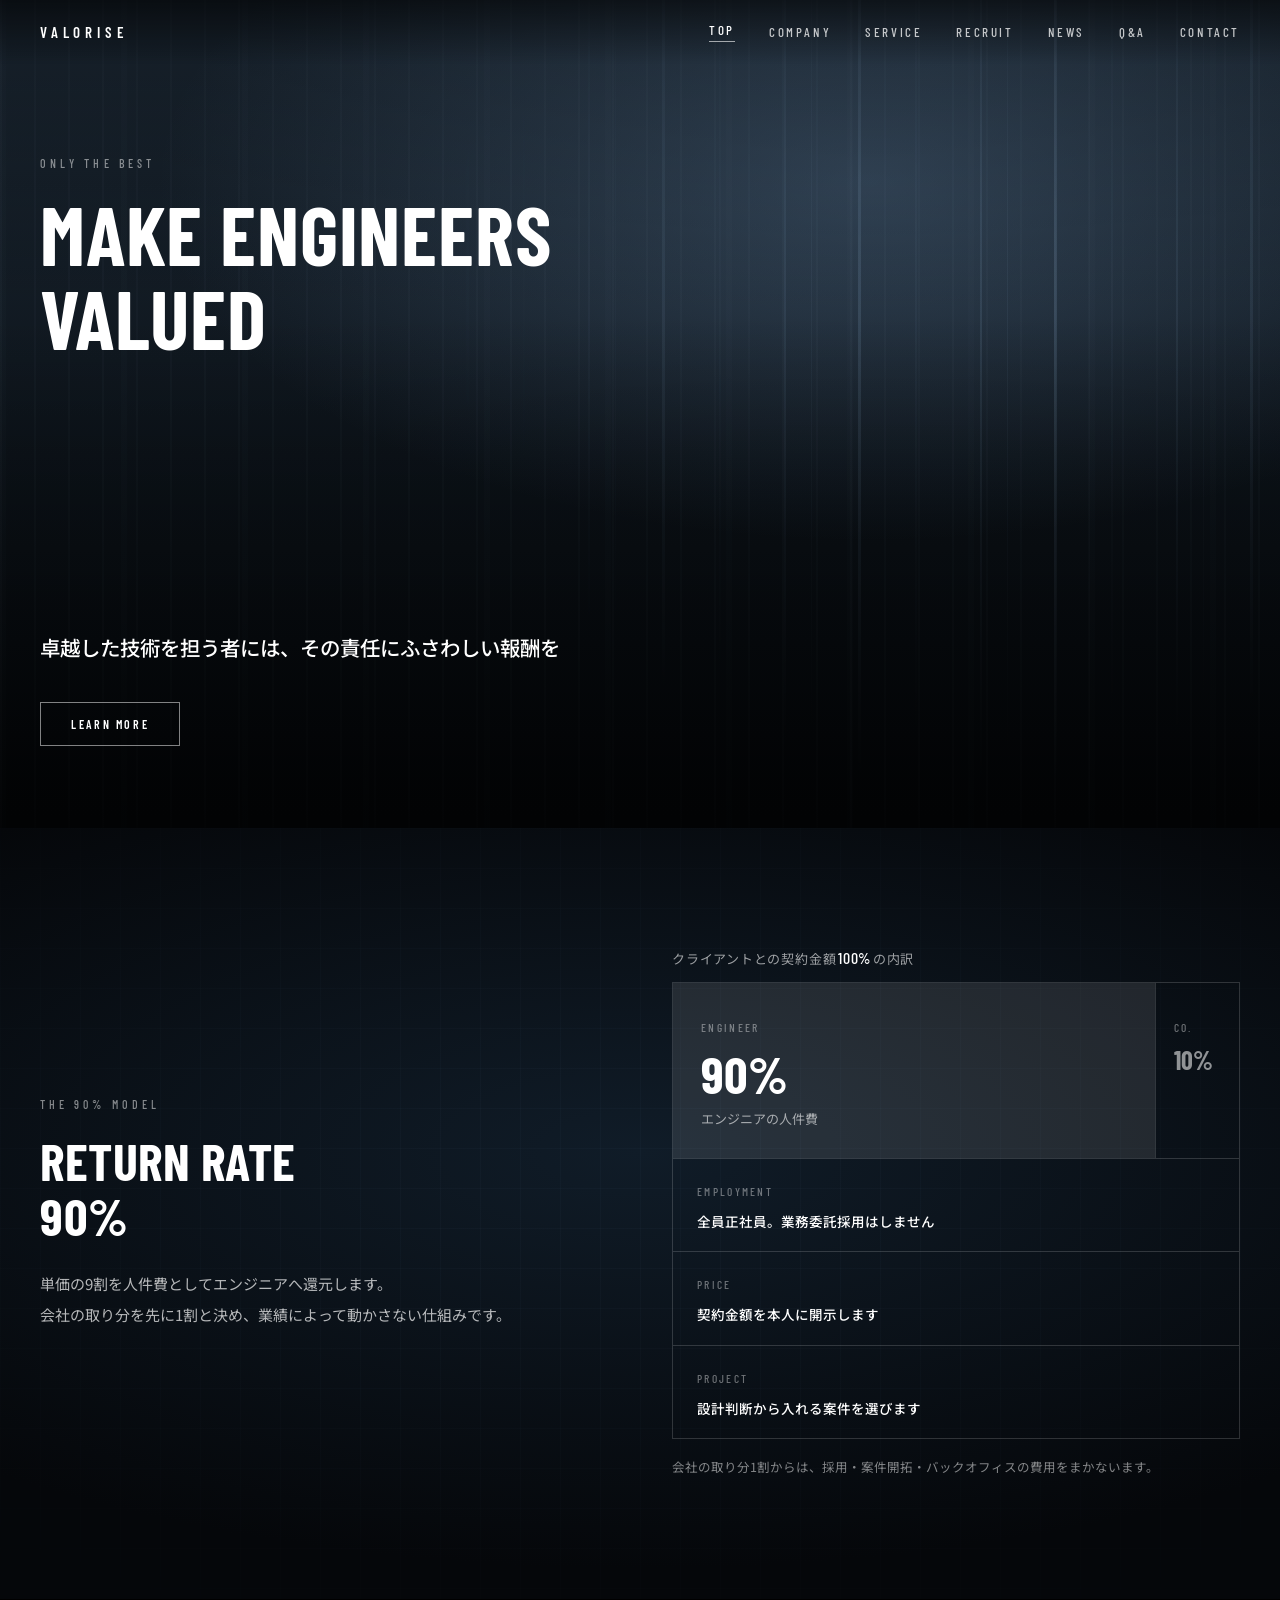
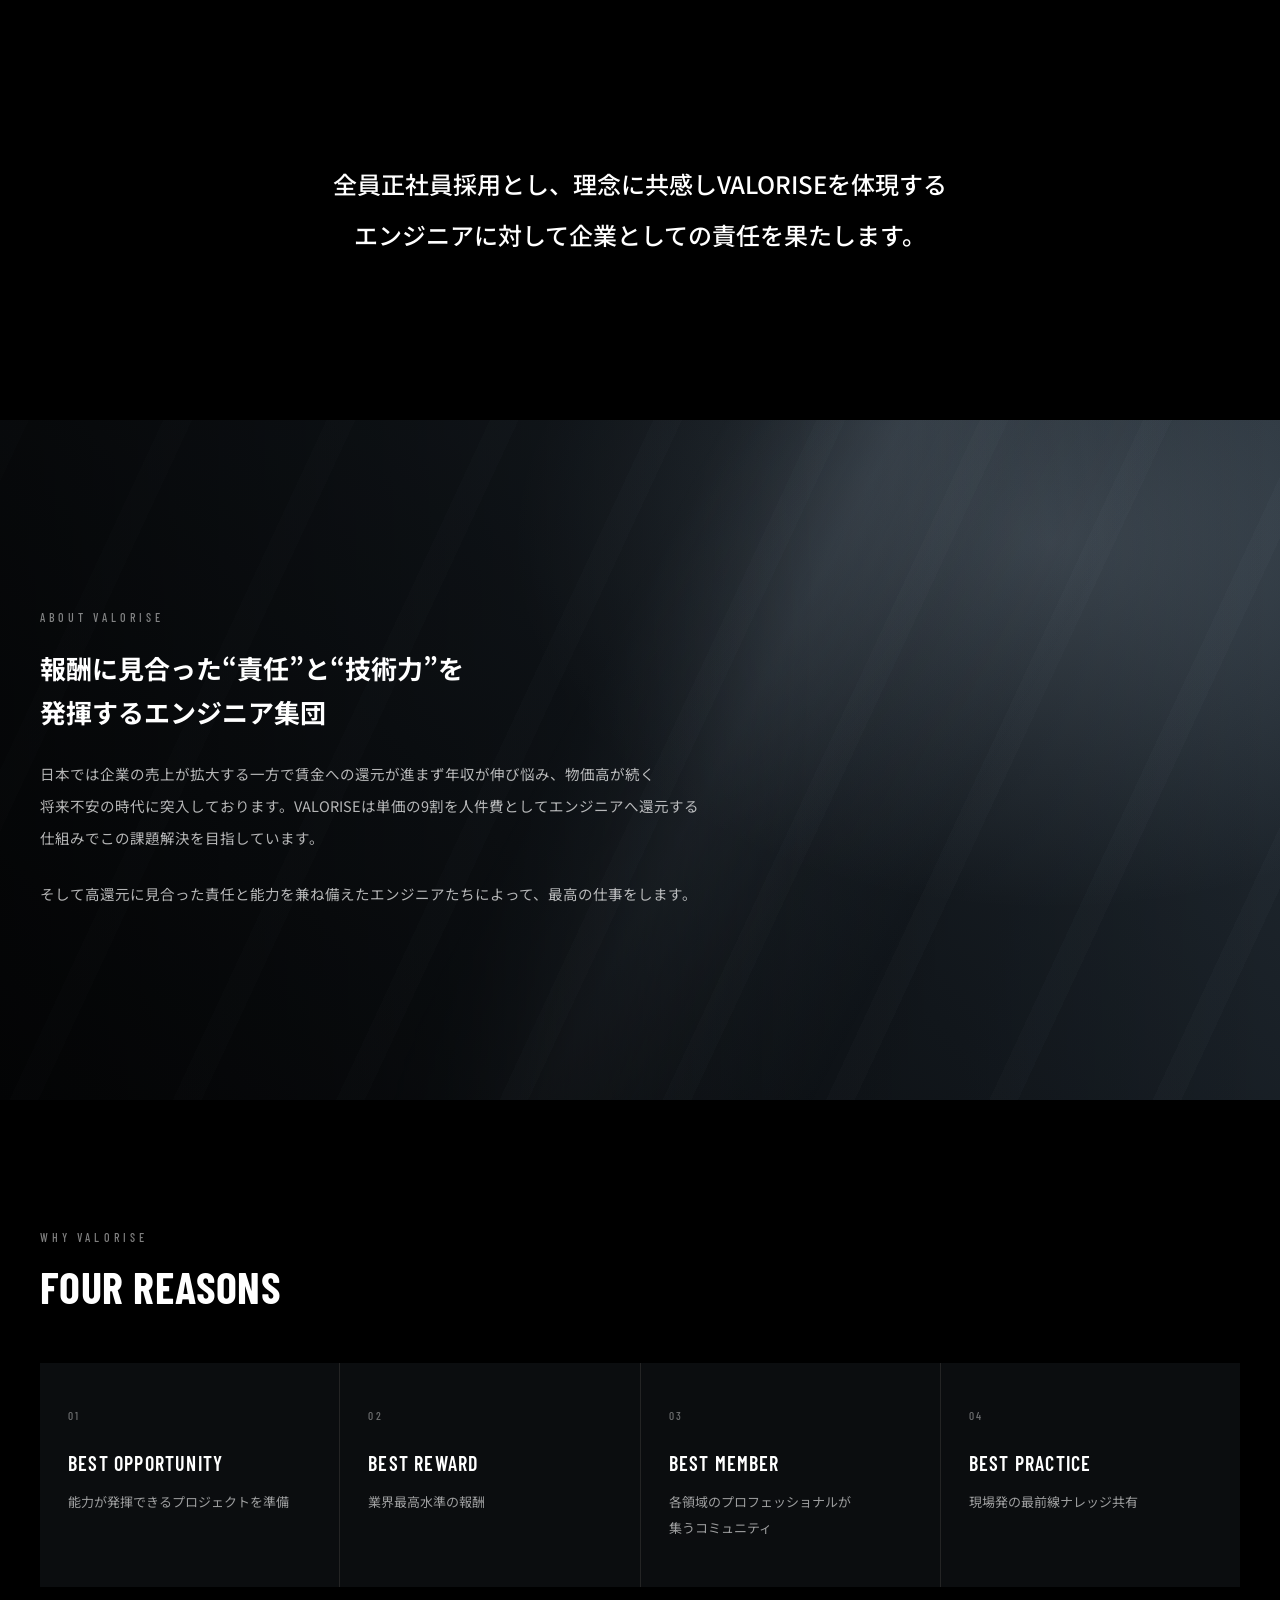
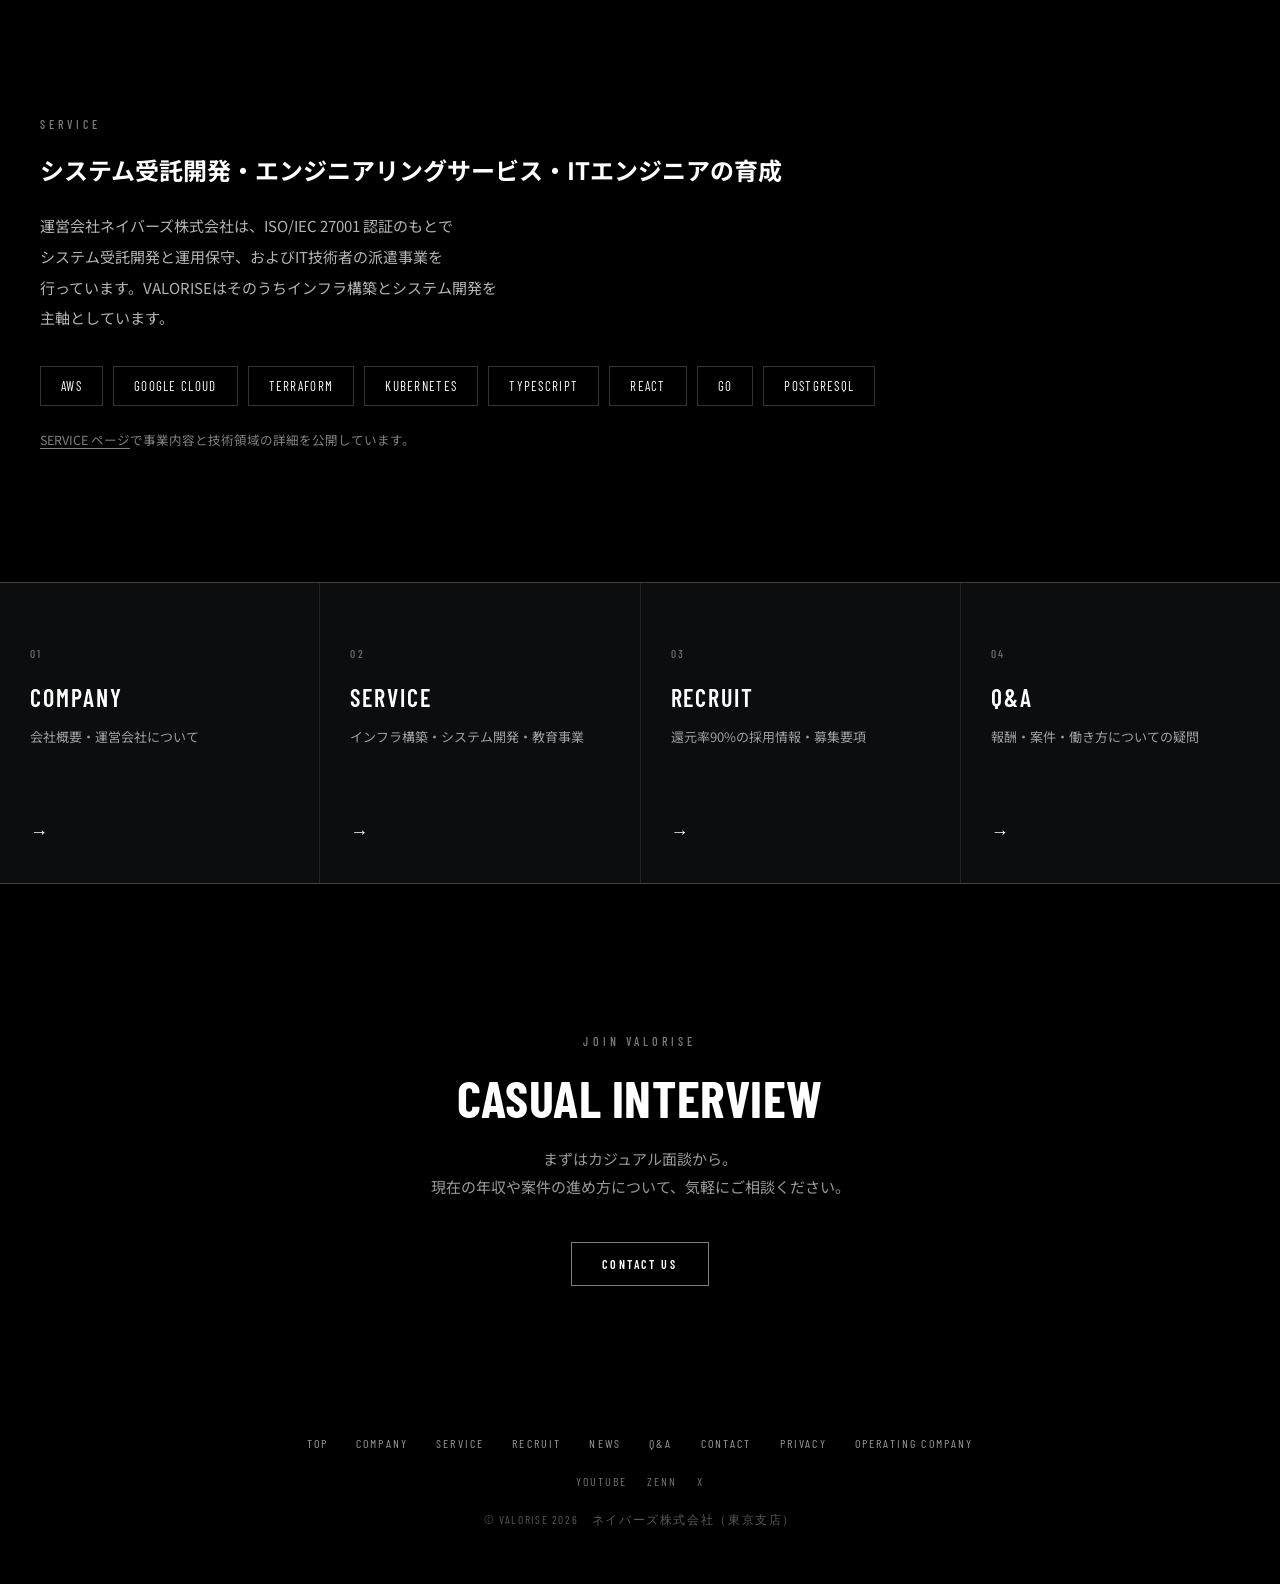
==== commit 025e36ac: "Add files via upload" ====
--- a/index.html
+++ b/index.html
@@ -5,6 +5,16 @@
 <meta name="viewport" content="width=device-width, initial-scale=1">
 <title>VALORISE｜卓越した技術を担う者には、その責任にふさわしい報酬を</title>
 <meta name="description" content="単価の9割を人件費としてエンジニアへ還元する、還元率90%の仕組み。全員正社員採用で、責任と技術力を発揮するエンジニア集団です。">
+<meta property="og:type" content="website">
+<meta property="og:site_name" content="VALORISE">
+<meta property="og:title" content="VALORISE｜卓越した技術を担う者には、その責任にふさわしい報酬を">
+<meta property="og:description" content="単価の9割を人件費としてエンジニアへ還元する、還元率90%の仕組み。全員正社員採用で、責任と技術力を発揮するエンジニア集団です。">
+<meta property="og:url" content="https://valorise.jp/">
+<meta property="og:image" content="https://valorise.jp/assets/ogp.jpg">
+<meta property="og:image:width" content="1200">
+<meta property="og:image:height" content="630">
+<meta name="twitter:card" content="summary_large_image">
+
 <link rel="preconnect" href="https://fonts.googleapis.com">
 <link rel="preconnect" href="https://fonts.gstatic.com" crossorigin>
 <link href="https://fonts.googleapis.com/css2?family=Barlow+Condensed:wght@500;600;700&family=Noto+Sans+JP:wght@400;500;700&display=swap" rel="stylesheet">
@@ -21,6 +31,7 @@
     <a href="company.html">COMPANY</a>
     <a href="service.html">SERVICE</a>
     <a href="recruit.html">RECRUIT</a>
+    <a href="news.html">NEWS</a>
     <a href="qa.html">Q&amp;A</a>
     <a href="contact.html">CONTACT</a>
   </nav>
@@ -35,6 +46,7 @@
     <a href="company.html">COMPANY</a>
     <a href="service.html">SERVICE</a>
     <a href="recruit.html">RECRUIT</a>
+    <a href="news.html">NEWS</a>
     <a href="qa.html">Q&amp;A</a>
     <a href="contact.html">CONTACT</a>
   </nav>
@@ -44,13 +56,18 @@
 
   <section class="hero" id="top">
     <div class="bg bg--hero" data-fade></div>
+    <div class="bg bg--hero-bars"></div>
     <div class="bg bg--hero-lines"></div>
     <div class="scrim scrim--bottom"></div>
     <div class="hero__body wrap">
-      <span class="eyebrow" data-r>ONLY THE BEST</span>
-      <h1 class="hero__title" data-r data-delay="120">MAKE ENGINEERS<br>VALUED</h1>
-      <p class="hero__lead" data-r data-delay="220">卓越した技術を担う者には<br>その責任にふさわしい報酬を</p>
-      <a class="btn-ghost" href="recruit.html" data-r data-delay="320">LEARN MORE</a>
+      <div>
+        <span class="eyebrow" data-r>ONLY THE BEST</span>
+        <h1 class="hero__title" data-r data-delay="120">MAKE ENGINEERS<br>VALUED</h1>
+      </div>
+      <div class="hero__aside">
+        <p class="hero__lead" data-r data-delay="220">卓越した技術を担う者には、その責任にふさわしい報酬を</p>
+        <a class="btn-ghost" href="recruit.html" data-r data-delay="320">LEARN MORE</a>
+      </div>
     </div>
   </section>
 
@@ -61,15 +78,16 @@
       <div data-r>
         <span class="eyebrow">THE 90% MODEL</span>
         <h2 class="display display--md">RETURN RATE<br>90%</h2>
-        <p class="lead">単価の9割を人件費としてエンジニアへ還元する、還元率90%の仕組み。<br>全員正社員採用で、責任と技術力を発揮するエンジニア集団です。</p>
+        <p class="lead">単価の9割を人件費としてエンジニアへ還元します。<br>会社の取り分を先に1割と決め、業績によって動かさない仕組みです。</p>
       </div>
       <div data-r data-delay="160">
+        <p class="split__head">クライアントとの契約金額<strong>100%</strong>の内訳</p>
         <div class="split">
           <div class="split__major">
             <span class="split__bar" data-bar></span>
             <span class="label">ENGINEER</span>
             <p class="split__num">90%</p>
-            <p class="split__note">エンジニアへの人件費</p>
+            <p class="split__note">エンジニアの人件費</p>
           </div>
           <div class="split__minor">
             <span class="label">CO.</span>
@@ -77,10 +95,11 @@
           </div>
         </div>
         <div class="facts">
-          <div><span class="label">EMPLOYMENT</span><p>全員正社員採用</p></div>
-          <div><span class="label">PRICE</span><p>単価開示</p></div>
-          <div><span class="label">PROJECT</span><p>案件の選び方</p></div>
+          <div><span class="label">EMPLOYMENT</span><p>全員正社員。業務委託採用はしません</p></div>
+          <div><span class="label">PRICE</span><p>契約金額を本人に開示します</p></div>
+          <div><span class="label">PROJECT</span><p>設計判断から入れる案件を選びます</p></div>
         </div>
+        <p class="split__caption">会社の取り分1割からは、採用・案件開拓・バックオフィスの費用をまかないます。</p>
       </div>
     </div>
   </section>
@@ -91,6 +110,7 @@
 
   <section class="about" id="about">
     <div class="bg bg--about" data-fade></div>
+    <div class="bg bg--about-edge"></div>
     <div class="bg bg--about-lines"></div>
     <div class="scrim scrim--left"></div>
     <div class="about__body wrap" data-r>
@@ -167,13 +187,14 @@
     <a href="company.html">COMPANY</a>
     <a href="service.html">SERVICE</a>
     <a href="recruit.html">RECRUIT</a>
+    <a href="news.html">NEWS</a>
     <a href="qa.html">Q&amp;A</a>
     <a href="contact.html">CONTACT</a>
     <a href="privacy.html">PRIVACY</a>
     <a href="https://neighborengineers.jp/" target="_blank" rel="noopener">OPERATING COMPANY</a>
   </nav>
   <div class="social">
-    <a href="https://youtu.be/hJ2Kjz0I5BU" target="_blank" rel="noopener">YOUTUBE</a>
+    <a href="https://www.youtube.com/@VALORISE2026-5" target="_blank" rel="noopener">YOUTUBE</a>
     <a href="https://zenn.dev/" target="_blank" rel="noopener">ZENN</a>
     <a href="https://x.com/" target="_blank" rel="noopener">X</a>
   </div>
--- a/style.css
+++ b/style.css
@@ -34,6 +34,9 @@
   font-family: var(--font-jp);
   -webkit-font-smoothing: antialiased;
   overflow-x: hidden;
+  /* 自動折り返しを文節単位にする。「宣伝文句にな／ります」のような
+     語の途中での改行を防ぐ。Chromium系で有効、他ブラウザは通常の折り返しにフォールバック */
+  word-break: auto-phrase;
 }
 
 a { color: inherit; text-decoration: none; }
@@ -65,6 +68,9 @@
 h1, h2, h3, p, ul { margin: 0; }
 ul { padding: 0; list-style: none; }
 
+/* 保険：個別指定を忘れても画像が親からはみ出さないようにする */
+img { max-width: 100%; }
+
 .wrap { padding-left: var(--pad-x); padding-right: var(--pad-x); }
 
 /* --- shared type --------------------------------------------------- */
@@ -119,11 +125,27 @@
   transition: background-color .3s var(--ease), color .3s var(--ease), border-color .3s var(--ease);
 }
 .btn-ghost:hover { background: #fff; color: #000; border-color: #fff; }
+/* 本文中に置く小さいボタン */
+.btn-ghost--sm {
+  margin-top: 22px;
+  padding: 11px 22px;
+  font-size: 11px;
+  letter-spacing: .18em;
+  border-color: rgba(255, 255, 255, .38);
+}
 
 /* --- decorative background layers ---------------------------------- */
 
 .bg { position: absolute; inset: 0; z-index: 0; }
 .scrim { position: absolute; inset: 0; z-index: 1; pointer-events: none; }
+
+/* 写真は .bg--hero / .bg--about のグラデーションの上に重ねる。
+   読み込み前や読み込み失敗時はグラデーションがそのまま背景になる。 */
+.bg--photo {
+  width: 100%;
+  height: 100%;
+  object-fit: cover;
+}
 
 .bg--hero {
   background:
@@ -136,8 +158,28 @@
     repeating-linear-gradient(90deg, rgba(190, 215, 240, .05) 0 2px, rgba(0, 0, 0, 0) 2px 34px),
     repeating-linear-gradient(90deg, rgba(190, 215, 240, .03) 0 6px, rgba(0, 0, 0, 0) 6px 121px);
 }
+
+/* 写真の代わりに、右上に不均等な縦のバーを置いて厚みを出す。
+   マスクで左下（文字が載る側）には一切かからないようにしている。 */
+.bg--hero-bars {
+  opacity: .9;
+  background:
+    repeating-linear-gradient(90deg,
+      rgba(160, 198, 232, .13) 0 2px,
+      rgba(0, 0, 0, 0) 2px 27px,
+      rgba(160, 198, 232, .07) 27px 28px,
+      rgba(0, 0, 0, 0) 28px 74px,
+      rgba(160, 198, 232, .18) 74px 77px,
+      rgba(0, 0, 0, 0) 77px 131px,
+      rgba(160, 198, 232, .05) 131px 133px,
+      rgba(0, 0, 0, 0) 133px 196px);
+  -webkit-mask-image: radial-gradient(62% 92% at 76% 34%, #000 8%, rgba(0, 0, 0, 0) 68%);
+          mask-image: radial-gradient(62% 92% at 76% 34%, #000 8%, rgba(0, 0, 0, 0) 68%);
+}
+/* 写真自体が暗いため、スクリムは以前より弱めている。
+   これ以上強くすると被写体が潰れ、弱くすると文字のコントラストが落ちる。 */
 .scrim--bottom {
-  background: linear-gradient(180deg, rgba(0, 0, 0, .25) 0%, rgba(0, 0, 0, 0) 35%, rgba(0, 0, 0, .85) 100%);
+  background: linear-gradient(180deg, rgba(0, 0, 0, .22) 0%, rgba(0, 0, 0, 0) 38%, rgba(0, 0, 0, .68) 100%);
 }
 
 .bg--model { background: radial-gradient(110% 75% at 50% 42%, #101c28 0%, #05070a 72%); }
@@ -155,12 +197,23 @@
     radial-gradient(70% 90% at 82% 18%, rgba(200, 220, 240, .20) 0%, rgba(0, 0, 0, 0) 60%),
     linear-gradient(45deg, #080a0c 0%, #141a20 52%, #232c34 100%);
 }
+/* 斜めに差し込む光の帯。右半分だけに出して、本文が載る左側には掛けない */
+.bg--about-edge {
+  background: linear-gradient(118deg,
+    rgba(0, 0, 0, 0) 44%,
+    rgba(190, 214, 238, .04) 47%,
+    rgba(190, 214, 238, .13) 55%,
+    rgba(190, 214, 238, .04) 63%,
+    rgba(0, 0, 0, 0) 72%);
+  -webkit-mask-image: linear-gradient(90deg, rgba(0, 0, 0, 0) 28%, #000 64%, #000 100%);
+          mask-image: linear-gradient(90deg, rgba(0, 0, 0, 0) 28%, #000 64%, #000 100%);
+}
 .bg--about-lines {
   opacity: .4;
   background: repeating-linear-gradient(115deg, rgba(200, 220, 240, .05) 0 26px, rgba(0, 0, 0, 0) 26px 148px);
 }
 .scrim--left {
-  background: linear-gradient(90deg, rgba(0, 0, 0, .85) 0%, rgba(0, 0, 0, .5) 55%, rgba(0, 0, 0, .2) 100%);
+  background: linear-gradient(90deg, rgba(0, 0, 0, .6) 0%, rgba(0, 0, 0, .28) 55%, rgba(0, 0, 0, 0) 100%);
 }
 
 /* --- header --------------------------------------------------------- */
@@ -241,24 +294,38 @@
   min-height: 620px;
   height: 92vh;
   display: flex;
-  align-items: flex-end;
+  align-items: stretch;
   background: #111;
 }
-.hero__body { position: relative; z-index: 2; padding-bottom: 76px; }
+/* 見出しは左上、リードとボタンは左下。上下に離して画面の高さを使う */
+.hero__body {
+  position: relative;
+  z-index: 2;
+  width: 100%;
+  padding-top: 156px;   /* 固定ヘッダーを避ける */
+  padding-bottom: 76px;
+  display: grid;
+  grid-template-rows: auto 1fr;
+}
+.hero__body > * { min-width: 0; }
+
 .hero__title {
   margin-top: 22px;
   font-family: var(--font-en);
-  font-size: 66px;
+  font-size: clamp(36px, 6.4vw, 124px);
   font-weight: 700;
   line-height: 1.02;
   letter-spacing: .01em;
 }
+.hero__aside {
+  align-self: end;
+  padding-bottom: 6px;
+}
+/* 1行で見せたいので max-width を外し、画面幅に連動させる */
 .hero__lead {
-  margin-top: 26px;
-  font-size: 16px;
-  line-height: 1.9;
+  font-size: clamp(16px, 1.6vw, 30px);
+  line-height: 1.8;
   font-weight: 500;
-  max-width: 24em;
 }
 .hero .btn-ghost { margin-top: 36px; }
 
@@ -284,7 +351,30 @@
 }
 .model__body > * { min-width: 0; }
 .model .display { margin-top: 22px; }
-.model .lead { margin-top: 26px; }
+/* 文の切れ目で <br> を入れているため、32em では1文目が折り返してしまう */
+.model .lead { margin-top: 26px; max-width: 36em; }
+
+/* 何を100%とした割合なのかを、帯の直前で明示する */
+.split__head {
+  margin-bottom: 14px;
+  font-size: 13px;
+  letter-spacing: .06em;
+  color: var(--text-60);
+}
+.split__head strong {
+  font-weight: 500;
+  color: #fff;
+  font-family: var(--font-en);
+  font-size: 16px;
+  letter-spacing: .04em;
+  padding: 0 2px;
+}
+.split__caption {
+  margin-top: 16px;
+  font-size: 12.5px;
+  line-height: 1.95;
+  color: var(--text-50);
+}
 
 .split { display: flex; align-items: stretch; border: 1px solid var(--line); }
 .split__major { flex: 9; position: relative; padding: 30px 28px; }
@@ -309,7 +399,7 @@
 }
 .facts > div { padding: 22px 24px; }
 .facts > div + div { border-left: 1px solid var(--line); }
-.facts p { margin-top: 8px; font-size: 14px; font-weight: 500; }
+.facts p { margin-top: 8px; font-size: 13.5px; line-height: 1.8; font-weight: 500; }
 
 /* --- statement ------------------------------------------------------ */
 
@@ -499,6 +589,8 @@
   color: var(--text-70);
   text-wrap: pretty;
 }
+/* 文の切れ目で <br> を入れているページ用。基底より後ろに置かないと上書きされる */
+.page-head__lead--wide { max-width: 46em; }
 
 .breadcrumb {
   display: flex;
@@ -580,6 +672,31 @@
 .feature__aside {
   border: 1px solid var(--line);
   padding: 30px 28px;
+}
+/* 写真だけの枠。箇条書きは本文側に置いて左右の高さを揃える。
+   height: auto を書かないと HTML の height 属性が残り、aspect-ratio が無視される。 */
+.feature__media { border: 1px solid var(--line); }
+.feature__photo {
+  display: block;
+  width: 100%;
+  height: auto;
+  aspect-ratio: 3 / 2;
+  object-fit: cover;
+}
+
+.feature__field { margin-top: 44px; }
+.feature__field .label { display: block; margin-bottom: 14px; }
+.feature__field ul {
+  display: grid;
+  grid-template-columns: 1fr 1fr;
+  column-gap: 44px;
+}
+.feature__field li {
+  padding: 13px 0;
+  font-size: 13.5px;
+  line-height: 1.8;
+  color: var(--text-70);
+  border-top: 1px solid var(--line-soft);
 }
 .feature__aside .label { display: block; }
 .feature__aside ul { margin-top: 18px; }
@@ -592,19 +709,50 @@
 }
 .feature__aside li:first-child { border-top: 0; padding-top: 0; }
 
-.minor-cols {
-  display: grid;
-  grid-template-columns: repeat(3, 1fr);
-  gap: 44px;
-}
-.minor-cols > * { min-width: 0; }
-.minor-cols h3 {
-  font-size: 16px;
+/* 2件だけだと右側が空くため、見出しを左に置いて横幅を使い切る */
+.minor {
+  display: grid;
+  grid-template-columns: 4fr 8fr;
+  gap: 68px;
+  align-items: start;
+}
+.minor > * { min-width: 0; }
+.minor .section-head { margin-bottom: 0; }
+
+/* 1件だけの紹介。罫線で囲って「単独で置かれている」ことを意図的に見せる。
+   背景の斜線は 115deg で、ABOUT セクションの .bg--about-lines と角度を揃えている。 */
+.new-service {
+  position: relative;
+  overflow: hidden;
+  border: 1px solid var(--line);
+  padding: 34px 36px 38px;
+  background: var(--bg-panel);
+}
+.new-service::before {
+  content: "";
+  position: absolute;
+  inset: 0;
+  z-index: 0;
+  background:
+    radial-gradient(56% 130% at 88% 16%, rgba(122, 160, 200, .24) 0%, rgba(0, 0, 0, 0) 64%),
+    repeating-linear-gradient(115deg, rgba(200, 220, 240, .055) 0 22px, rgba(0, 0, 0, 0) 22px 128px);
+  /* 文章が載る左側には掛けない */
+  -webkit-mask-image: linear-gradient(90deg, rgba(0, 0, 0, 0) 22%, #000 76%);
+          mask-image: linear-gradient(90deg, rgba(0, 0, 0, 0) 22%, #000 76%);
+}
+.new-service > * { position: relative; z-index: 1; }
+.new-service h3 {
+  font-size: 18px;
   font-weight: 700;
-  line-height: 1.7;
-  margin-bottom: 12px;
-}
-.minor-cols p { font-size: 13px; line-height: 2; color: var(--text-60); }
+  line-height: 1.6;
+}
+.new-service p {
+  margin-top: 16px;
+  max-width: 44em;
+  font-size: 13.5px;
+  line-height: 2.05;
+  color: var(--text-70);
+}
 
 .row-list { border-top: 1px solid var(--line); }
 .row-list > li,
@@ -664,6 +812,211 @@
   line-height: 1;
 }
 .big-stats p { margin-top: 14px; font-size: 13px; line-height: 1.95; color: var(--text-60); }
+
+/* --- member ----------------------------------------------------------- */
+
+.member-list { margin-top: 44px; border-top: 1px solid var(--line-soft); }
+
+.member {
+  display: grid;
+  grid-template-columns: 200px 1fr;
+  gap: 40px;
+  align-items: start;
+  padding: 40px 0;
+  border-bottom: 1px solid var(--line-soft);
+}
+.member > * { min-width: 0; }
+
+.member__photo {
+  position: relative;
+  aspect-ratio: 3 / 4;
+  border: 1px solid var(--line);
+  background: var(--bg-panel);
+  overflow: hidden;
+}
+/* カラー表示。白黒に戻す場合は filter: grayscale(1) contrast(1.04); を足してください。 */
+.member__photo img {
+  display: block;
+  position: relative;
+  z-index: 1;
+  width: 100%;
+  height: 100%;
+  object-fit: cover;
+}
+
+.member__soon {
+  position: absolute;
+  inset: 0;
+  z-index: 1;
+  display: flex;
+  align-items: center;
+  justify-content: center;
+  font-family: var(--font-en);
+  font-size: 12px;
+  font-weight: 500;
+  letter-spacing: .24em;
+  color: var(--text-40);
+}
+
+.member__role {
+  display: block;
+  font-size: 12px;
+  letter-spacing: .08em;
+  color: var(--text-50);
+}
+.member h3 {
+  margin: 10px 0 16px;
+  font-size: 21px;
+  font-weight: 700;
+  letter-spacing: .06em;
+}
+.member p { font-size: 13.5px; line-height: 2.1; color: var(--text-70); }
+
+/* --- topics（YouTube以外のお知らせ） ---------------------------------- */
+
+.topic-list { margin-top: 44px; border-top: 1px solid var(--line); }
+
+.topic {
+  display: grid;
+  grid-template-columns: 220px 1fr;
+  gap: 32px;
+  align-items: start;
+  padding: 26px 0;
+  border-bottom: 1px solid var(--line);
+}
+.topic > * { min-width: 0; }
+
+.topic__meta {
+  display: flex;
+  flex-wrap: wrap;
+  align-items: center;
+  gap: 12px;
+  padding-top: 2px;
+}
+.topic__cat {
+  padding: 4px 11px;
+  border: 1px solid var(--line);
+  font-size: 11px;
+  letter-spacing: .04em;
+  color: var(--text-70);
+}
+.topic h3 {
+  font-size: 15.5px;
+  line-height: 1.8;
+  font-weight: 700;
+}
+/* リンクを持つお知らせだけ、見出しに下線を出して外部リンクだと分かるようにする */
+.topic h3 a {
+  text-decoration: underline;
+  text-decoration-color: rgba(255, 255, 255, .35);
+  text-underline-offset: 5px;
+  transition: text-decoration-color .3s var(--ease);
+}
+.topic h3 a:hover {
+  color: #fff;
+  text-decoration-color: #fff;
+}
+.topic p a { text-decoration: underline; text-underline-offset: 3px; }
+.topic p {
+  margin-top: 10px;
+  font-size: 13px;
+  line-height: 2.05;
+  color: var(--text-70);
+}
+
+/* --- news ------------------------------------------------------------- */
+
+.news-filter {
+  display: flex;
+  flex-wrap: wrap;
+  gap: 10px;
+  margin-top: 40px;
+  margin-bottom: 52px;
+}
+.news-filter[hidden] { display: none; }
+.news-filter button {
+  padding: 10px 20px;
+  background: transparent;
+  border: 1px solid var(--line);
+  color: var(--text-70);
+  font-family: var(--font-jp);
+  font-size: 12.5px;
+  letter-spacing: .04em;
+  cursor: pointer;
+  transition: border-color .25s var(--ease), color .25s var(--ease), background-color .25s var(--ease);
+}
+.news-filter button:hover { border-color: rgba(255, 255, 255, .5); color: #fff; }
+.news-filter button[aria-pressed="true"] {
+  background: #ffffff;
+  color: #000000;
+  border-color: #ffffff;
+}
+
+.news-list { border-top: 1px solid var(--line-soft); }
+
+.news-item {
+  display: grid;
+  grid-template-columns: 5fr 7fr;
+  gap: 44px;
+  align-items: start;
+  padding: 44px 0;
+  border-bottom: 1px solid var(--line-soft);
+}
+.news-item > * { min-width: 0; }
+.news-item[hidden] { display: none; }
+
+.news-item__thumb {
+  display: block;
+  position: relative;
+  aspect-ratio: 16 / 9;
+  border: 1px solid var(--line);
+  background: var(--bg-panel);
+  overflow: hidden;
+  transition: border-color .3s var(--ease);
+}
+.news-item__thumb:hover { border-color: rgba(255, 255, 255, .45); }
+.news-item__thumb img {
+  display: block;
+  width: 100%;
+  height: 100%;
+  object-fit: cover;
+}
+
+.news-meta { display: flex; flex-wrap: wrap; align-items: center; gap: 14px; }
+.news-date {
+  font-family: var(--font-en);
+  font-size: 14px;
+  font-weight: 500;
+  letter-spacing: .12em;
+  color: var(--text-50);
+}
+.news-cat {
+  padding: 4px 12px;
+  border: 1px solid var(--line);
+  font-size: 11.5px;
+  letter-spacing: .04em;
+  color: var(--text-70);
+}
+.news-item h3 {
+  margin: 16px 0 14px;
+  font-size: 19px;
+  line-height: 1.75;
+  font-weight: 700;
+}
+.news-item p { font-size: 13.5px; line-height: 2.1; color: var(--text-70); }
+.news-link { margin-top: 16px; font-size: 12.5px; letter-spacing: .04em; }
+.news-link a { color: var(--text-50); text-decoration: underline; text-underline-offset: 3px; }
+.news-link a:hover { color: #fff; }
+
+.news-more { margin-top: 56px; text-align: center; }
+.news-more[hidden] { display: none; }
+
+button.btn-ghost {
+  background: transparent;
+  color: inherit;
+  cursor: pointer;
+  font-family: var(--font-en);
+}
 
 /* --- faq -------------------------------------------------------------- */
 
@@ -872,7 +1225,12 @@
   .explore { grid-template-columns: 1fr 1fr; }
   .facts { grid-template-columns: 1fr; }
   .facts > div + div { border-left: 0; border-top: 1px solid var(--line); }
-  .hero__title { font-size: 44px; }
+  .hero__body {
+    grid-template-rows: auto auto;
+    row-gap: 40px;
+    padding-top: 132px;
+  }
+  .hero__aside { align-self: start; padding-bottom: 0; }
   .display--md { font-size: 40px; }
   .display--sm { font-size: 34px; }
   .statement p { font-size: 20px; }
@@ -881,6 +1239,18 @@
 @media (min-width: 1001px) {
   .menu-toggle { display: none; }
   .drawer { display: none !important; }
+}
+
+/* ナビ項目が7つあるため、中間幅では字間と間隔を詰める */
+@media (min-width: 1001px) and (max-width: 1200px) {
+  .global-nav { gap: 20px; font-size: 12px; letter-spacing: .14em; }
+}
+
+/* .model が2カラムのままの中間幅では、facts の3分割が細くなりすぎる */
+@media (max-width: 1280px) {
+  .facts { grid-template-columns: 1fr; }
+  .facts > div { padding: 18px 24px; }
+  .facts > div + div { border-left: 0; border-top: 1px solid var(--line); }
 }
 
 @media (max-width: 1000px) {
@@ -888,13 +1258,22 @@
   .display--lg { font-size: 42px; }
   .feature,
   .feature--rev { grid-template-columns: 1fr; gap: 36px; }
+  .feature--rev .feature__media { order: -1; }
+  .feature__field ul { grid-template-columns: 1fr; }
   .contact-grid { grid-template-columns: 1fr; gap: 52px; }
-  .minor-cols { grid-template-columns: 1fr; gap: 32px; }
+  .minor { grid-template-columns: 1fr; gap: 30px; }
+  .new-service { padding: 28px 24px 30px; }
   .page-head__body { padding-top: 148px; padding-bottom: 68px; }
+  .news-item { grid-template-columns: 1fr; gap: 24px; padding: 34px 0; }
+  .news-filter { margin-bottom: 44px; }
+  .member { grid-template-columns: 148px 1fr; gap: 26px; padding: 30px 0; }
+  .topic { grid-template-columns: 1fr; gap: 12px; padding: 22px 0; }
 }
 
 @media (max-width: 600px) {
-  .hero { height: auto; min-height: 0; padding-top: 180px; }
+  /* 上部の余白は .hero__body の padding-top が持つため、ここでは足さない */
+  .hero { height: auto; min-height: 0; }
+  .hero__body { padding-top: 124px; padding-bottom: 64px; }
   .display--lg { font-size: 34px; }
   .spec-table > div,
   .row-list > li,
@@ -903,7 +1282,8 @@
   .big-stats > div + div { border-left: 0; border-top: 1px solid var(--line); }
   .big-stats .num { font-size: 44px; }
   .faq .answer { padding-right: 0; }
-  .hero__title { font-size: 36px; }
+  .member { grid-template-columns: 1fr; gap: 20px; }
+  .member__photo { max-width: 190px; }
   .reason-grid,
   .explore { grid-template-columns: 1fr; }
   .explore a { min-height: 0; padding: 40px 24px 32px; }
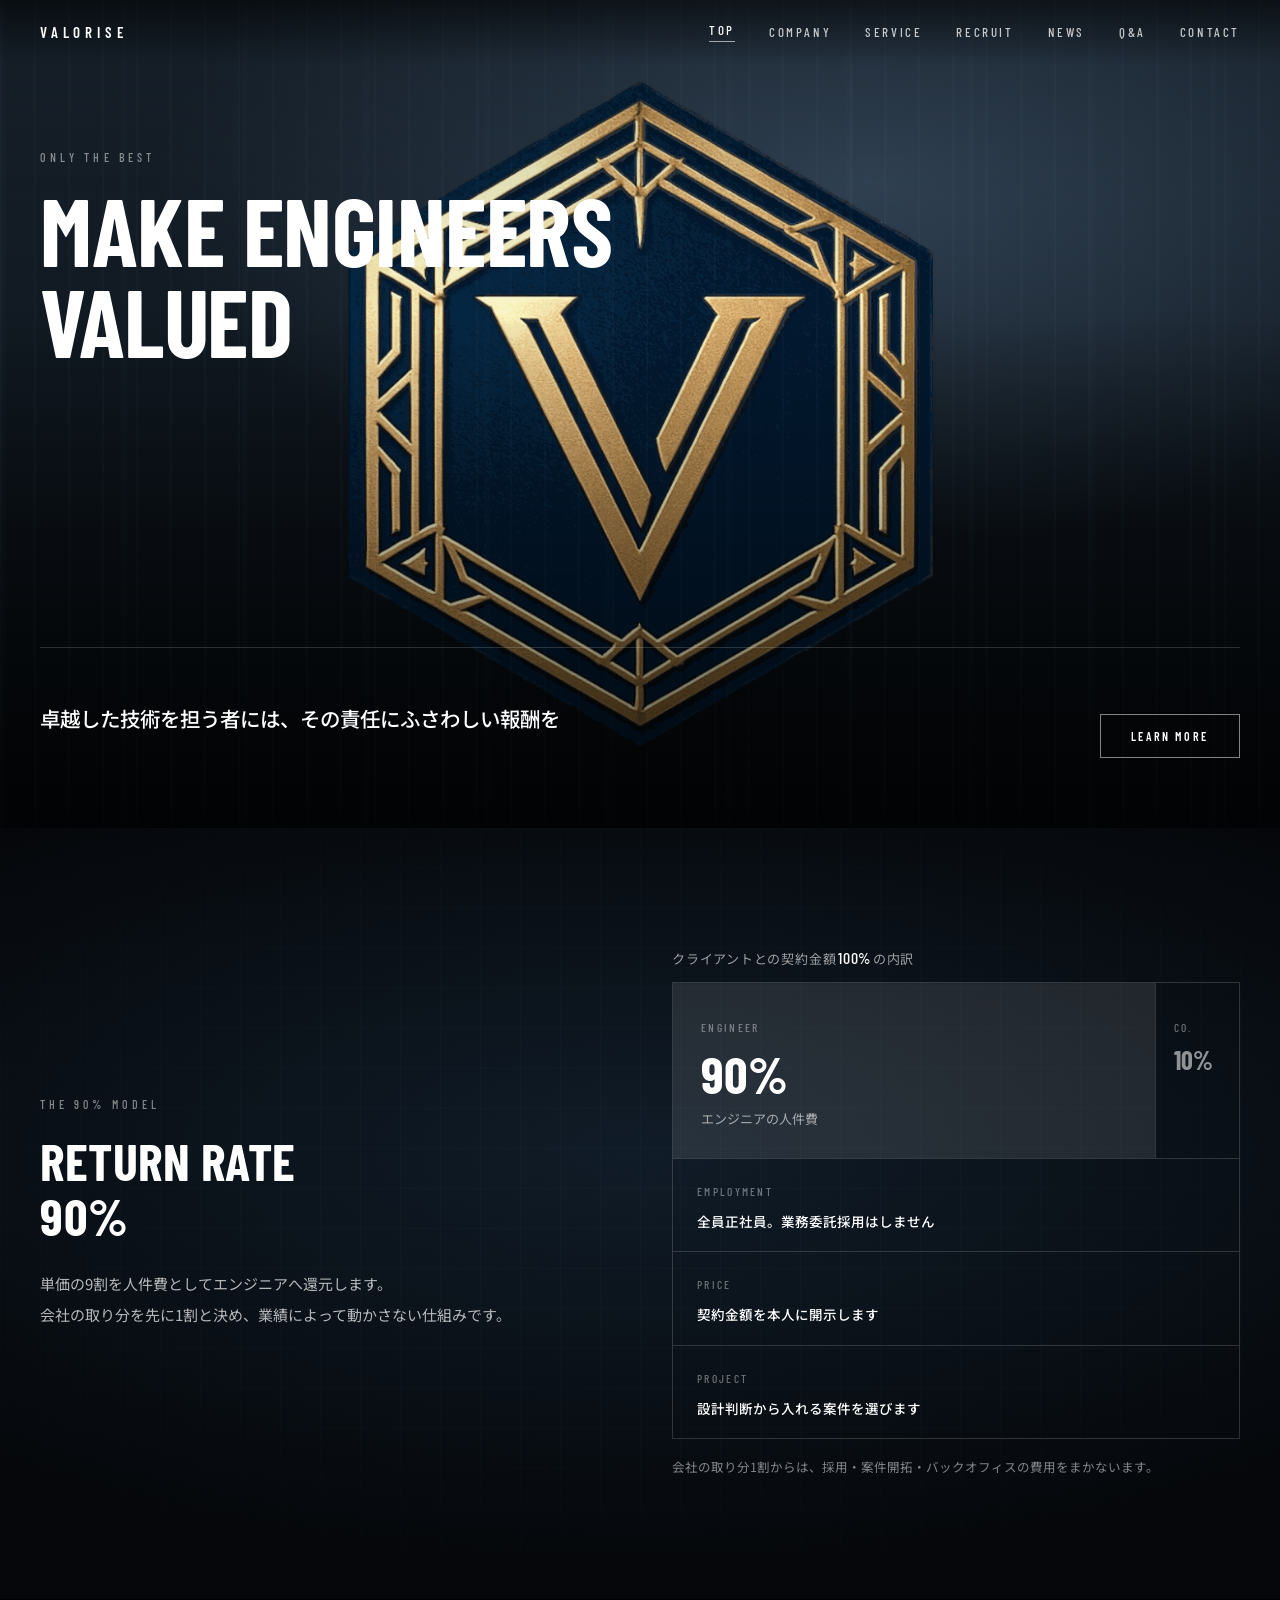
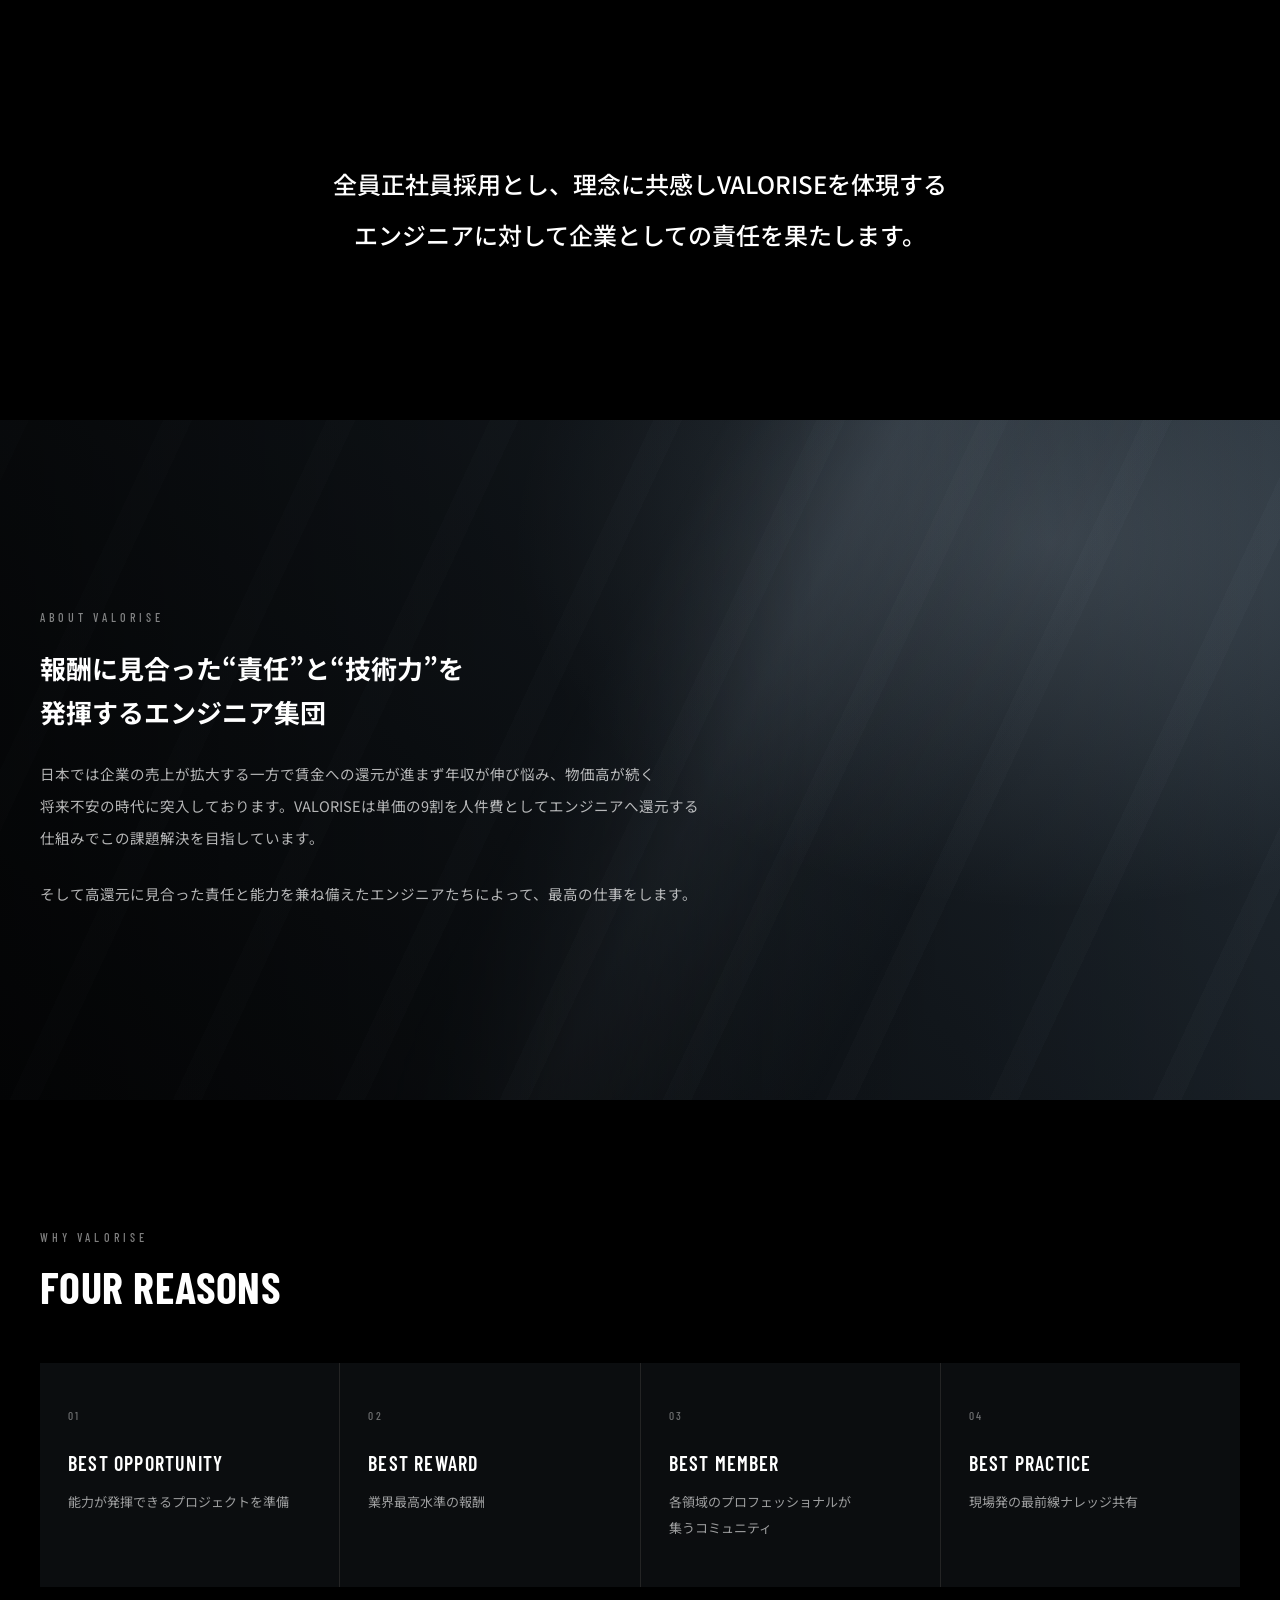
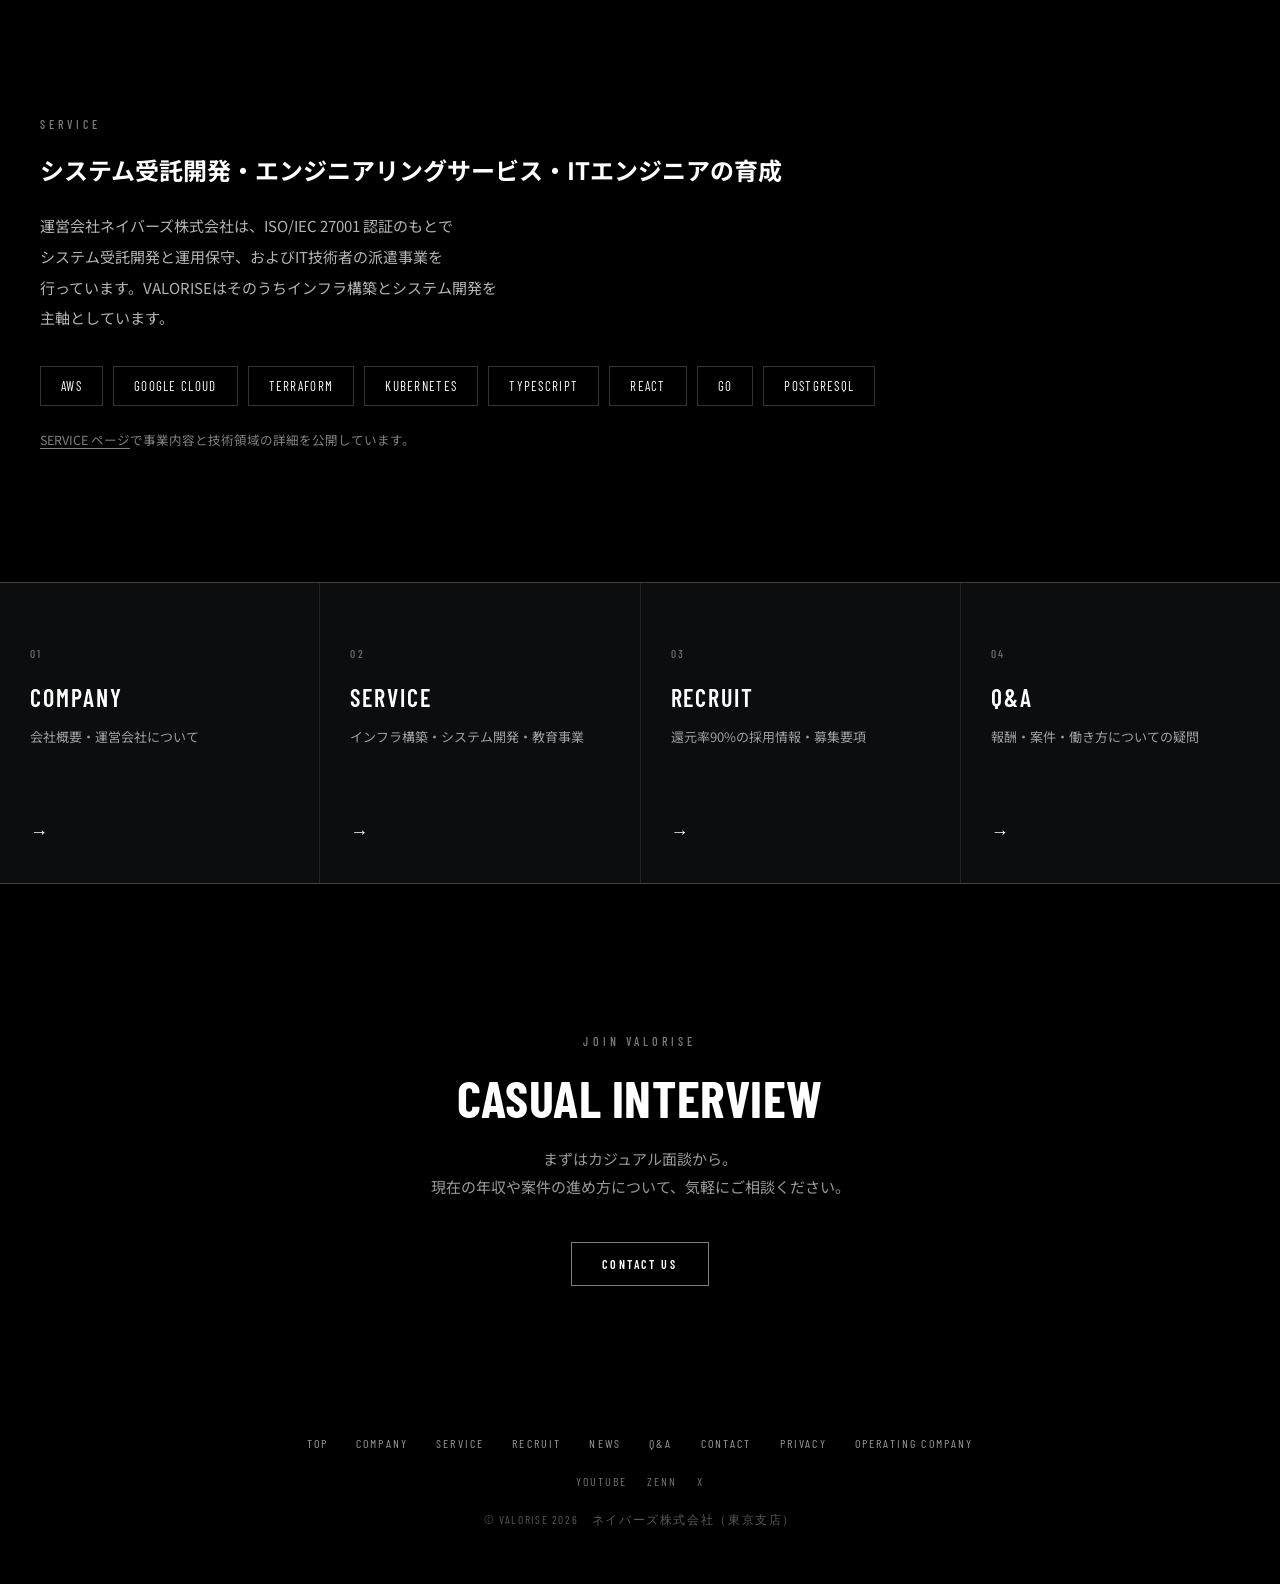
==== commit b033ab4f: "Add files via upload" ====
--- a/index.html
+++ b/index.html
@@ -56,7 +56,7 @@
 
   <section class="hero" id="top">
     <div class="bg bg--hero" data-fade></div>
-    <div class="bg bg--hero-bars"></div>
+    <img class="bg bg--mark" src="assets/logo-mark.png" alt="" width="840" height="840" decoding="async" fetchpriority="high" data-fade>
     <div class="bg bg--hero-lines"></div>
     <div class="scrim scrim--bottom"></div>
     <div class="hero__body wrap">
--- a/style.css
+++ b/style.css
@@ -152,6 +152,18 @@
     radial-gradient(90% 70% at 68% 22%, rgba(122, 160, 200, .30) 0%, rgba(0, 0, 0, 0) 62%),
     linear-gradient(180deg, #1b2733 0%, #0d141b 55%, #05080b 100%);
 }
+/* エンブレムを中央に大きく敷き、文字の背後に回す。
+   金の彩度が強いため不透明度で抑える。上げすぎると見出しと競合する。 */
+.bg--mark {
+  inset: auto;
+  top: 50%;
+  left: 50%;
+  transform: translate(-50%, -50%);
+  width: clamp(300px, 54vw, 820px);
+  height: auto;
+  opacity: .16;
+}
+
 .bg--hero-lines {
   opacity: .5;
   background:
@@ -159,23 +171,6 @@
     repeating-linear-gradient(90deg, rgba(190, 215, 240, .03) 0 6px, rgba(0, 0, 0, 0) 6px 121px);
 }
 
-/* 写真の代わりに、右上に不均等な縦のバーを置いて厚みを出す。
-   マスクで左下（文字が載る側）には一切かからないようにしている。 */
-.bg--hero-bars {
-  opacity: .9;
-  background:
-    repeating-linear-gradient(90deg,
-      rgba(160, 198, 232, .13) 0 2px,
-      rgba(0, 0, 0, 0) 2px 27px,
-      rgba(160, 198, 232, .07) 27px 28px,
-      rgba(0, 0, 0, 0) 28px 74px,
-      rgba(160, 198, 232, .18) 74px 77px,
-      rgba(0, 0, 0, 0) 77px 131px,
-      rgba(160, 198, 232, .05) 131px 133px,
-      rgba(0, 0, 0, 0) 133px 196px);
-  -webkit-mask-image: radial-gradient(62% 92% at 76% 34%, #000 8%, rgba(0, 0, 0, 0) 68%);
-          mask-image: radial-gradient(62% 92% at 76% 34%, #000 8%, rgba(0, 0, 0, 0) 68%);
-}
 /* 写真自体が暗いため、スクリムは以前より弱めている。
    これ以上強くすると被写体が潰れ、弱くすると文字のコントラストが落ちる。 */
 .scrim--bottom {
@@ -297,25 +292,39 @@
   align-items: stretch;
   background: #111;
 }
-/* 見出しは左上、リードとボタンは左下。上下に離して画面の高さを使う */
+/* 見出しは左上、エンブレムは右端までブリード、下辺は全幅の帯。
+   中央に空白の帯ができないよう、下の帯で左右をつないでいる。 */
 .hero__body {
   position: relative;
   z-index: 2;
   width: 100%;
-  padding-top: 156px;   /* 固定ヘッダーを避ける */
-  padding-bottom: 76px;
-  display: grid;
-  grid-template-rows: auto 1fr;
+  padding-top: 150px;   /* 固定ヘッダーを避ける */
+  padding-bottom: 64px;
+  display: grid;
+  grid-template-rows: auto 1fr auto;
 }
 .hero__body > * { min-width: 0; }
+.hero__body > :first-child { grid-column: 1; grid-row: 1; }
+
+.hero__aside {
+  grid-column: 1 / -1;
+  grid-row: 3;
+  display: flex;
+  align-items: center;
+  justify-content: space-between;
+  gap: 40px;
+  padding-top: 30px;
+  border-top: 1px solid var(--line);
+}
+
 
 .hero__title {
-  margin-top: 22px;
-  font-family: var(--font-en);
-  font-size: clamp(36px, 6.4vw, 124px);
+  margin-top: 20px;
+  font-family: var(--font-en);
+  font-size: clamp(38px, 7.4vw, 152px);
   font-weight: 700;
-  line-height: 1.02;
-  letter-spacing: .01em;
+  line-height: .96;
+  letter-spacing: -.005em;
 }
 .hero__aside {
   align-self: end;
@@ -663,16 +672,16 @@
   line-height: 1.65;
   font-weight: 700;
 }
+/* balance は各行の長さを均すので、最終行だけ極端に短くなるのを防げる。
+   段落が短い（数行）ときにだけ効く指定で、未対応ブラウザは通常の折り返しになる。 */
 .feature p {
   font-size: 14.5px;
   line-height: 2.2;
   color: var(--text-70);
+  max-width: 44em;
+  text-wrap: balance;
 }
 .feature p + p { margin-top: 20px; }
-.feature__aside {
-  border: 1px solid var(--line);
-  padding: 30px 28px;
-}
 /* 写真だけの枠。箇条書きは本文側に置いて左右の高さを揃える。
    height: auto を書かないと HTML の height 属性が残り、aspect-ratio が無視される。 */
 .feature__media { border: 1px solid var(--line); }
@@ -698,17 +707,6 @@
   color: var(--text-70);
   border-top: 1px solid var(--line-soft);
 }
-.feature__aside .label { display: block; }
-.feature__aside ul { margin-top: 18px; }
-.feature__aside li {
-  padding: 12px 0;
-  font-size: 13.5px;
-  line-height: 1.8;
-  color: var(--text-70);
-  border-top: 1px solid var(--line-soft);
-}
-.feature__aside li:first-child { border-top: 0; padding-top: 0; }
-
 /* 2件だけだと右側が空くため、見出しを左に置いて横幅を使い切る */
 .minor {
   display: grid;
@@ -1226,11 +1224,18 @@
   .facts { grid-template-columns: 1fr; }
   .facts > div + div { border-left: 0; border-top: 1px solid var(--line); }
   .hero__body {
-    grid-template-rows: auto auto;
+    grid-template-columns: 1fr;
+    grid-template-rows: auto auto auto;
     row-gap: 40px;
     padding-top: 132px;
   }
-  .hero__aside { align-self: start; padding-bottom: 0; }
+  .hero__aside {
+    grid-column: 1;
+    grid-row: 3;
+    flex-direction: column;
+    align-items: flex-start;
+    gap: 26px;
+  }
   .display--md { font-size: 40px; }
   .display--sm { font-size: 34px; }
   .statement p { font-size: 20px; }
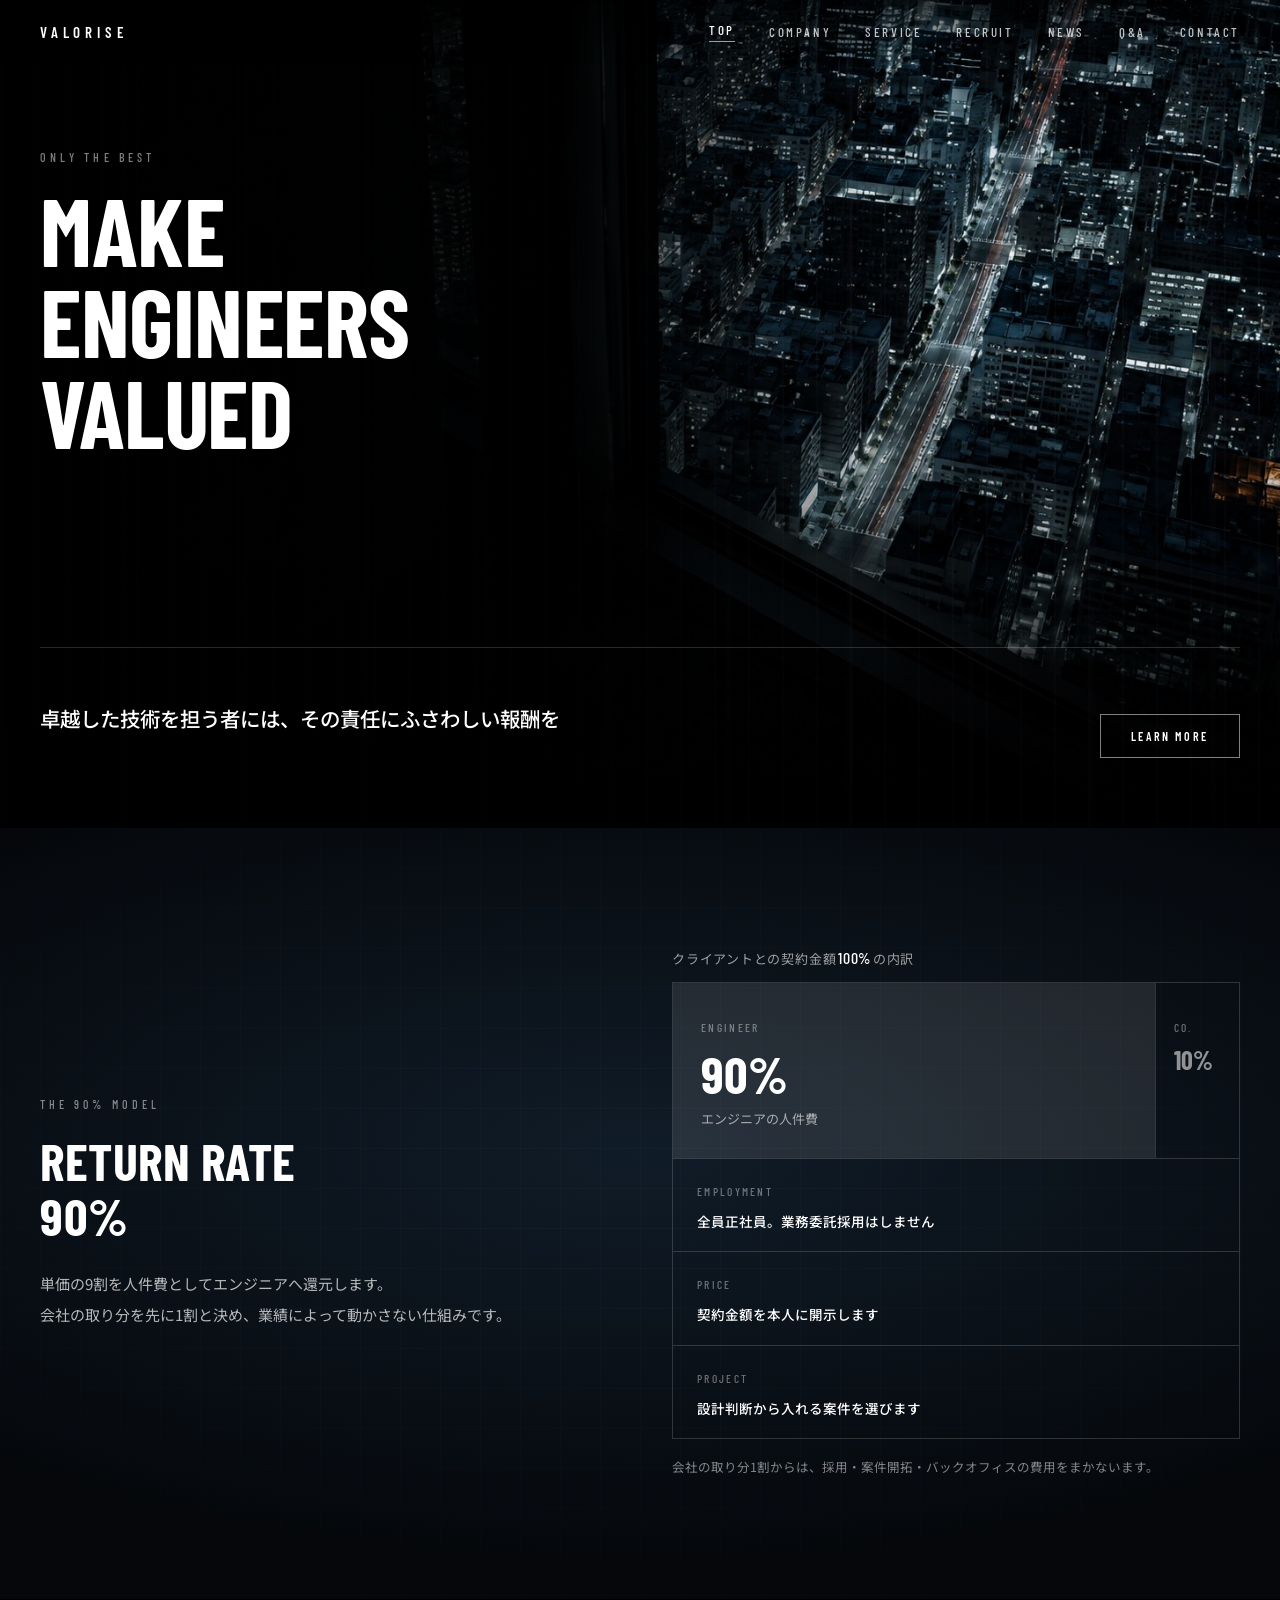
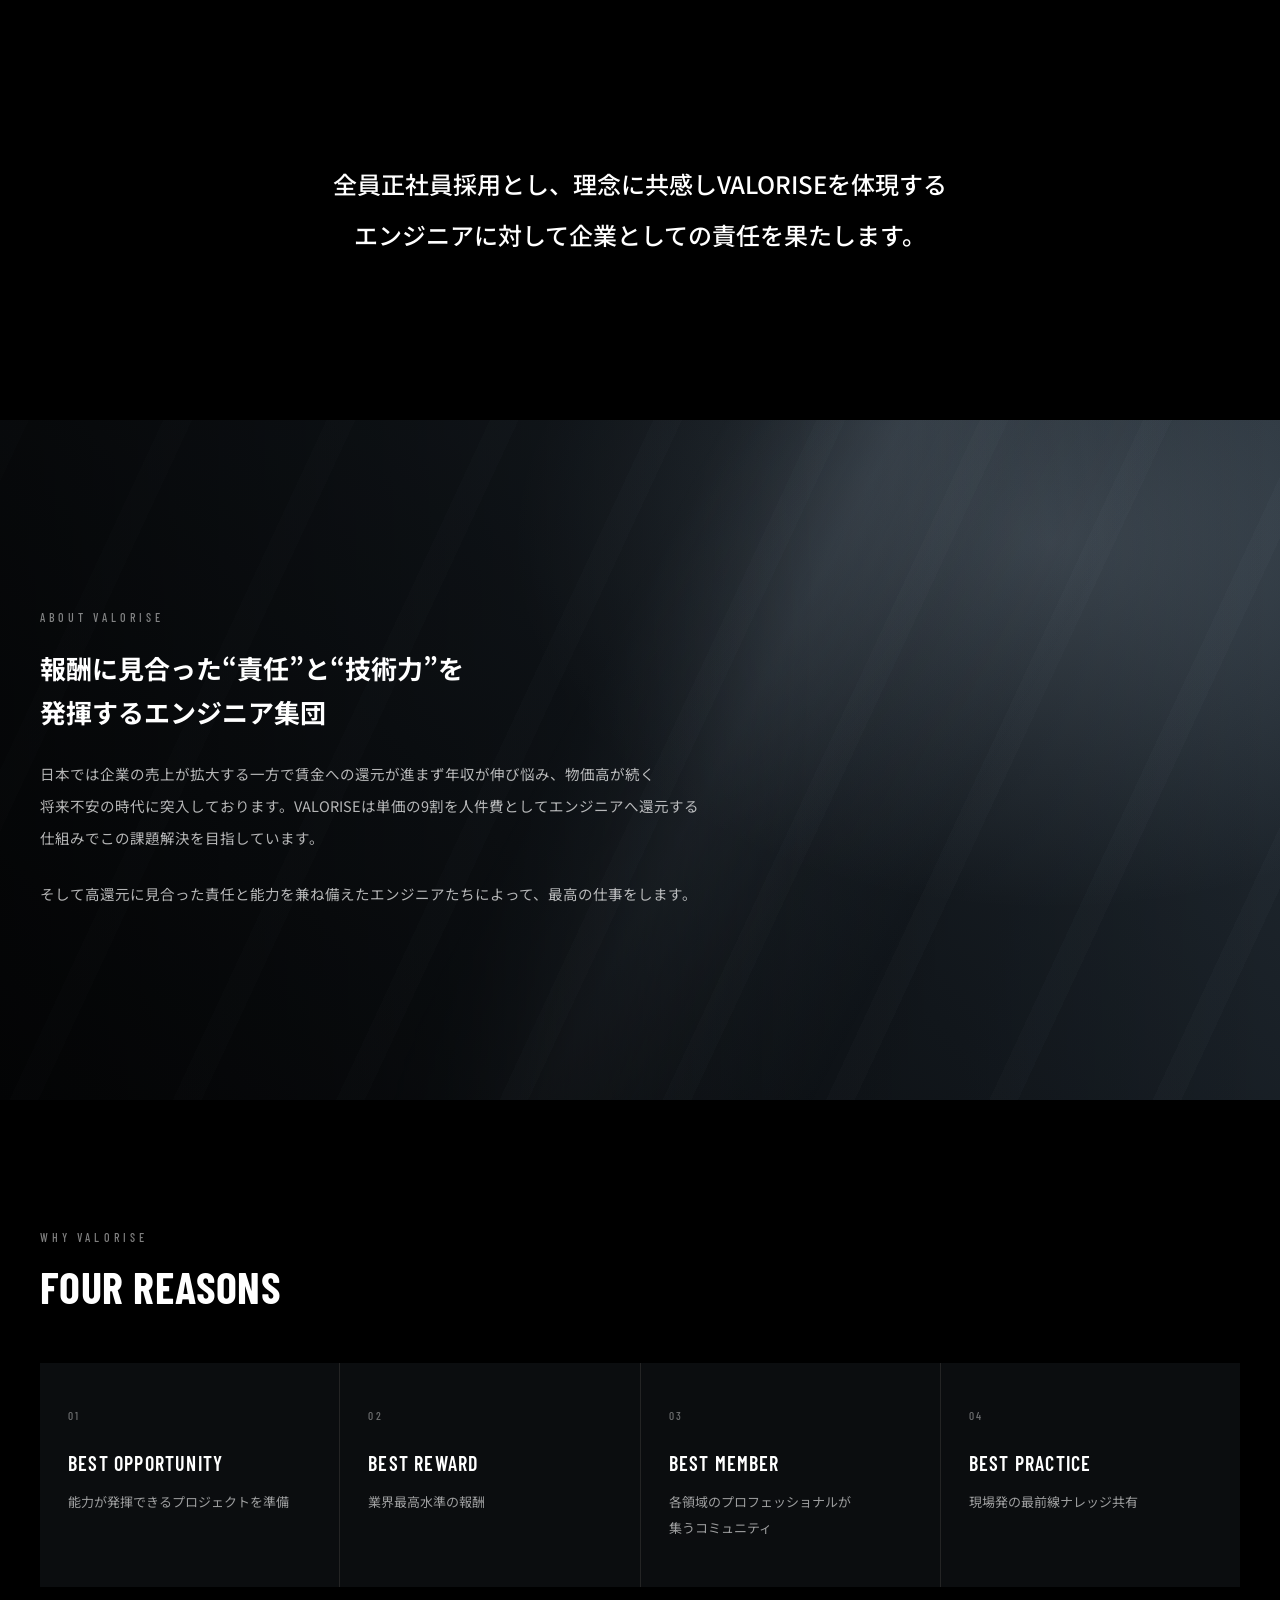
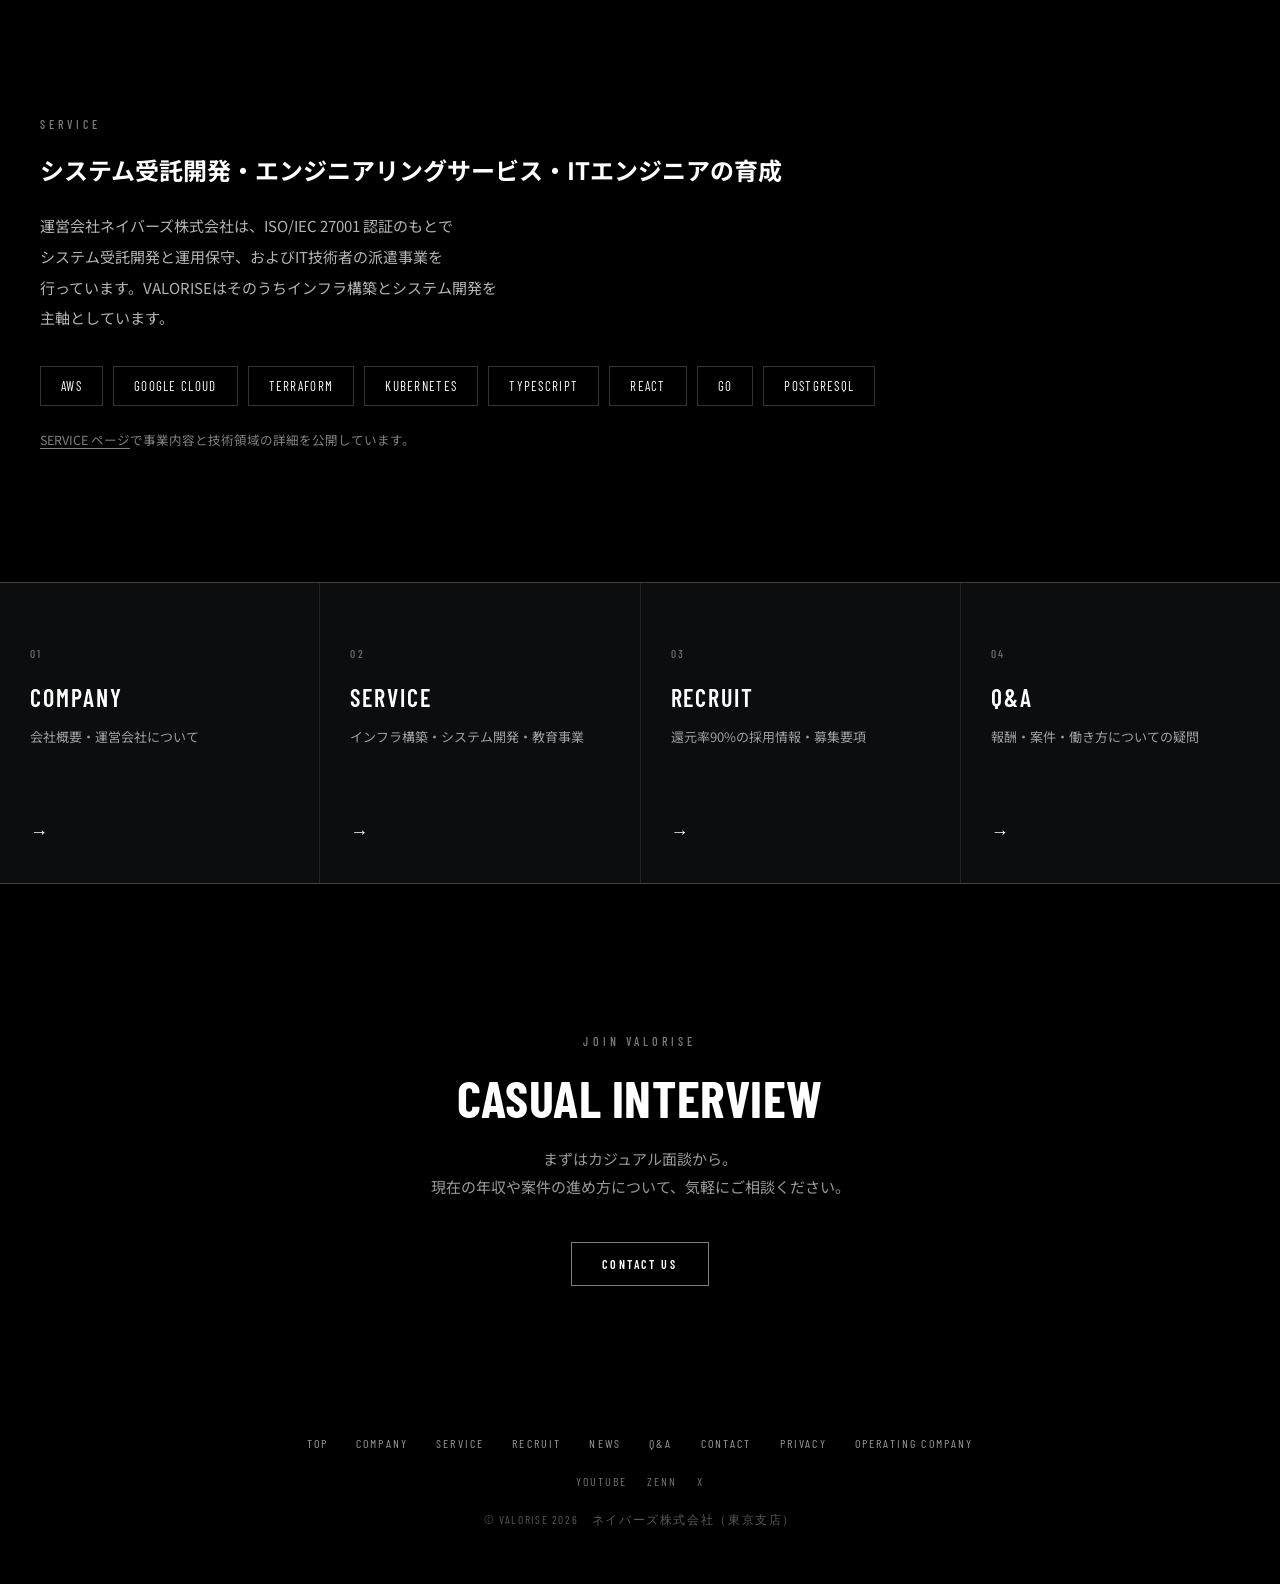
==== commit ee0bd575: "Add files via upload" ====
--- a/index.html
+++ b/index.html
@@ -55,14 +55,15 @@
 <main id="main">
 
   <section class="hero" id="top">
-    <div class="bg bg--hero" data-fade></div>
-    <img class="bg bg--mark" src="assets/logo-mark.png" alt="" width="840" height="840" decoding="async" fetchpriority="high" data-fade>
+    <div class="bg bg--hero"></div>
+    <img class="bg bg--photo" src="assets/hero-night.jpg" alt="高層階の窓から見下ろした夜の街。眼下に街路と建物の明かりが広がっている" width="1672" height="941" decoding="async" fetchpriority="high" data-fade>
     <div class="bg bg--hero-lines"></div>
+    <div class="scrim scrim--hero-left"></div>
     <div class="scrim scrim--bottom"></div>
     <div class="hero__body wrap">
       <div>
         <span class="eyebrow" data-r>ONLY THE BEST</span>
-        <h1 class="hero__title" data-r data-delay="120">MAKE ENGINEERS<br>VALUED</h1>
+        <h1 class="hero__title" data-r data-delay="120">MAKE<br>ENGINEERS<br>VALUED</h1>
       </div>
       <div class="hero__aside">
         <p class="hero__lead" data-r data-delay="220">卓越した技術を担う者には、その責任にふさわしい報酬を</p>
--- a/style.css
+++ b/style.css
@@ -152,18 +152,6 @@
     radial-gradient(90% 70% at 68% 22%, rgba(122, 160, 200, .30) 0%, rgba(0, 0, 0, 0) 62%),
     linear-gradient(180deg, #1b2733 0%, #0d141b 55%, #05080b 100%);
 }
-/* エンブレムを中央に大きく敷き、文字の背後に回す。
-   金の彩度が強いため不透明度で抑える。上げすぎると見出しと競合する。 */
-.bg--mark {
-  inset: auto;
-  top: 50%;
-  left: 50%;
-  transform: translate(-50%, -50%);
-  width: clamp(300px, 54vw, 820px);
-  height: auto;
-  opacity: .16;
-}
-
 .bg--hero-lines {
   opacity: .5;
   background:
@@ -174,7 +162,19 @@
 /* 写真自体が暗いため、スクリムは以前より弱めている。
    これ以上強くすると被写体が潰れ、弱くすると文字のコントラストが落ちる。 */
 .scrim--bottom {
-  background: linear-gradient(180deg, rgba(0, 0, 0, .22) 0%, rgba(0, 0, 0, 0) 38%, rgba(0, 0, 0, .68) 100%);
+  background: linear-gradient(180deg, rgba(0, 0, 0, .18) 0%, rgba(0, 0, 0, 0) 38%, rgba(0, 0, 0, .62) 100%);
+}
+
+/* 見出しは左側に置くため、写真の左だけを沈める。
+   42% までは .86 で一定に保ち、そこから 68% でゼロに戻す。
+   単純な 0%→68% のグラデーションでは駄目。写真の 34〜38% の位置に
+   窓枠の隙間から街の明かりが差す細い帯があり、そこが「ENGINEERS」の
+   行末と重なって 3.3:1 まで落ちる（実測値）。平坦部で潰している。 */
+.scrim--hero-left {
+  background: linear-gradient(90deg,
+    rgba(0, 0, 0, .86) 0%,
+    rgba(0, 0, 0, .86) 42%,
+    rgba(0, 0, 0, 0) 68%);
 }
 
 .bg--model { background: radial-gradient(110% 75% at 50% 42%, #101c28 0%, #05070a 72%); }
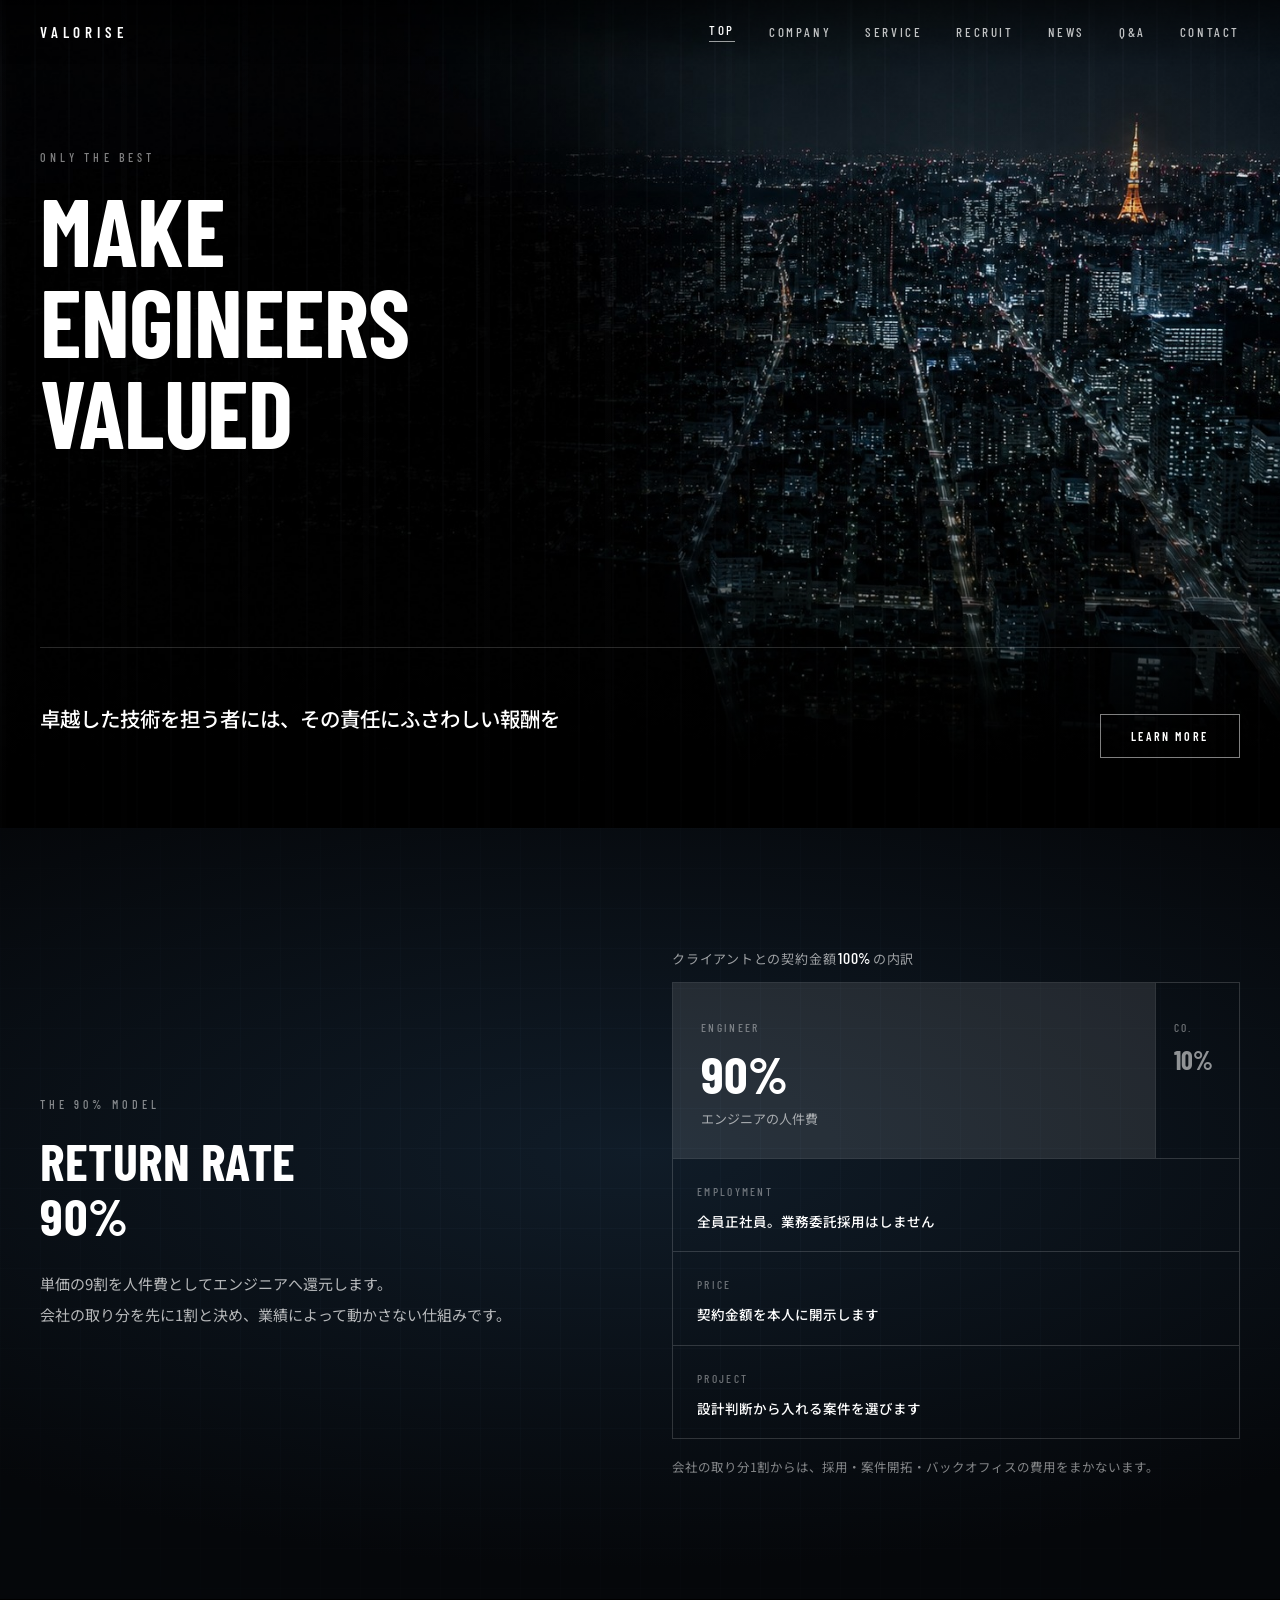
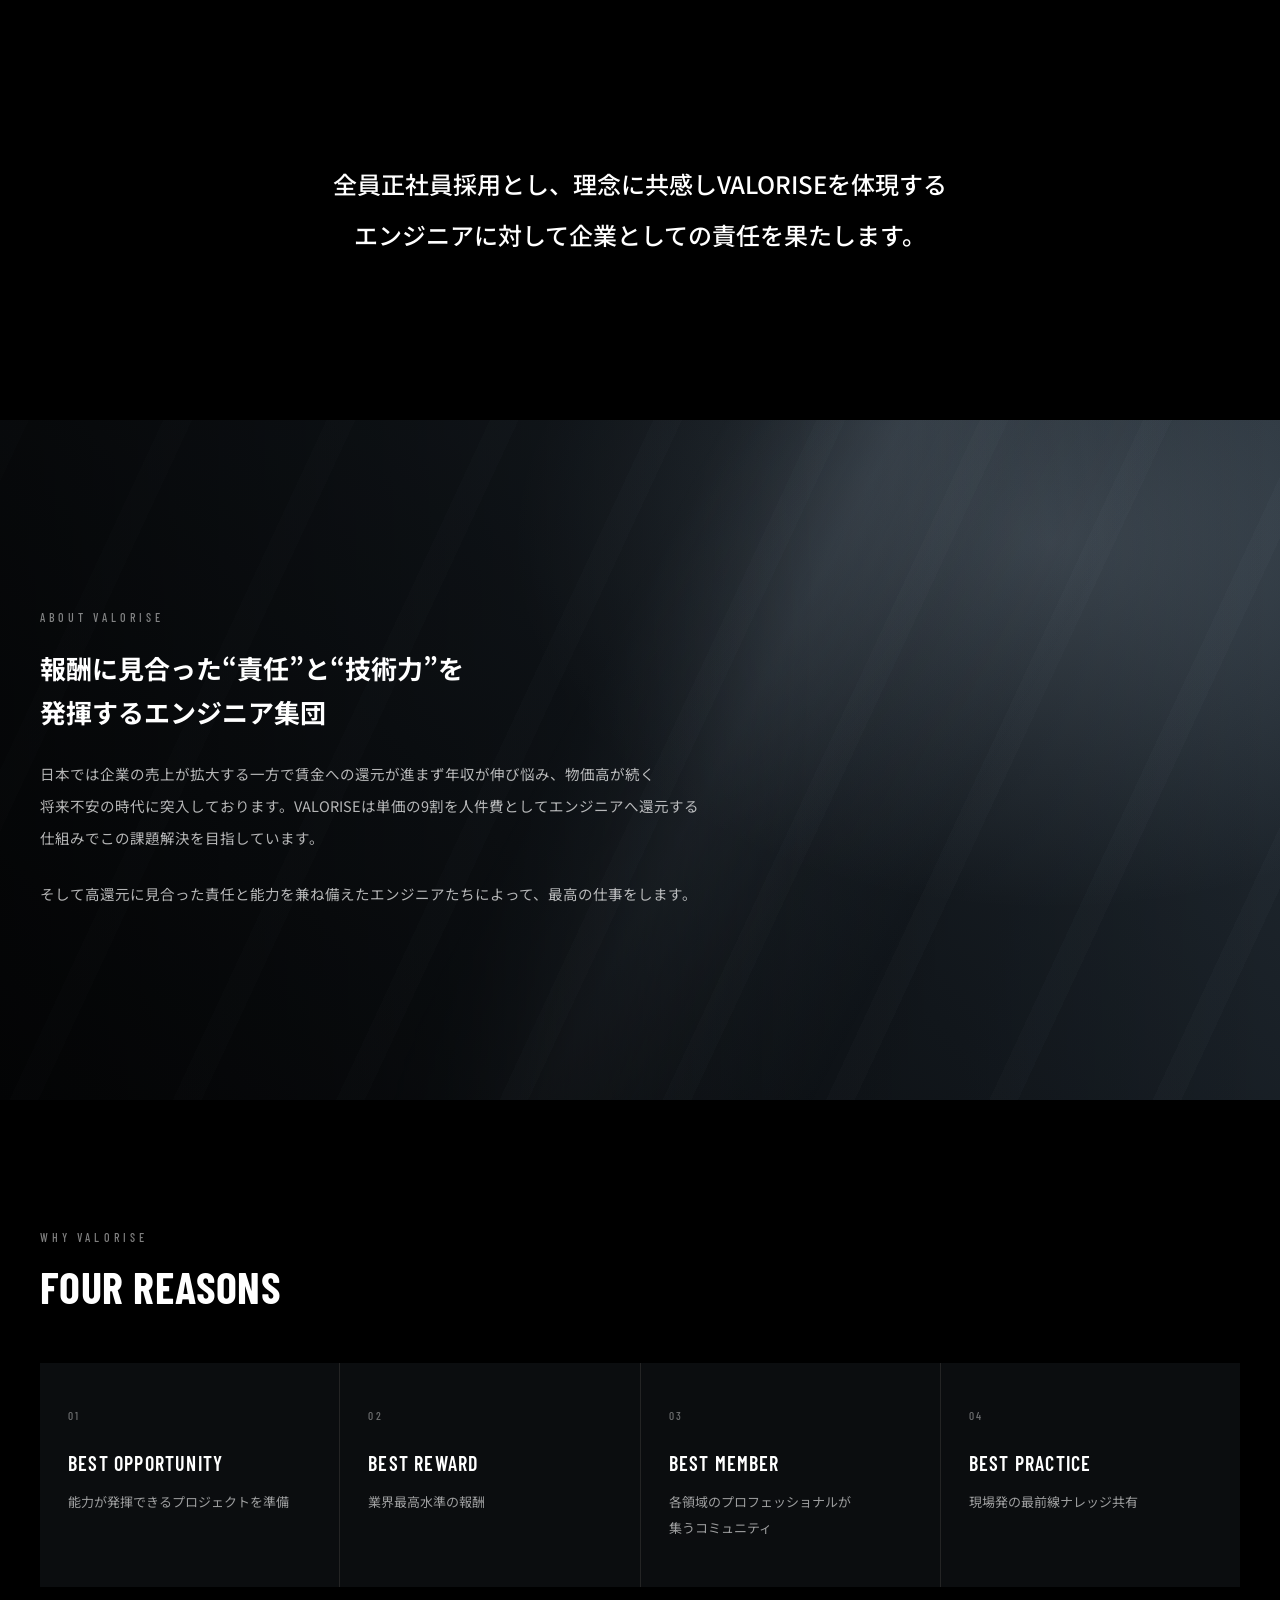
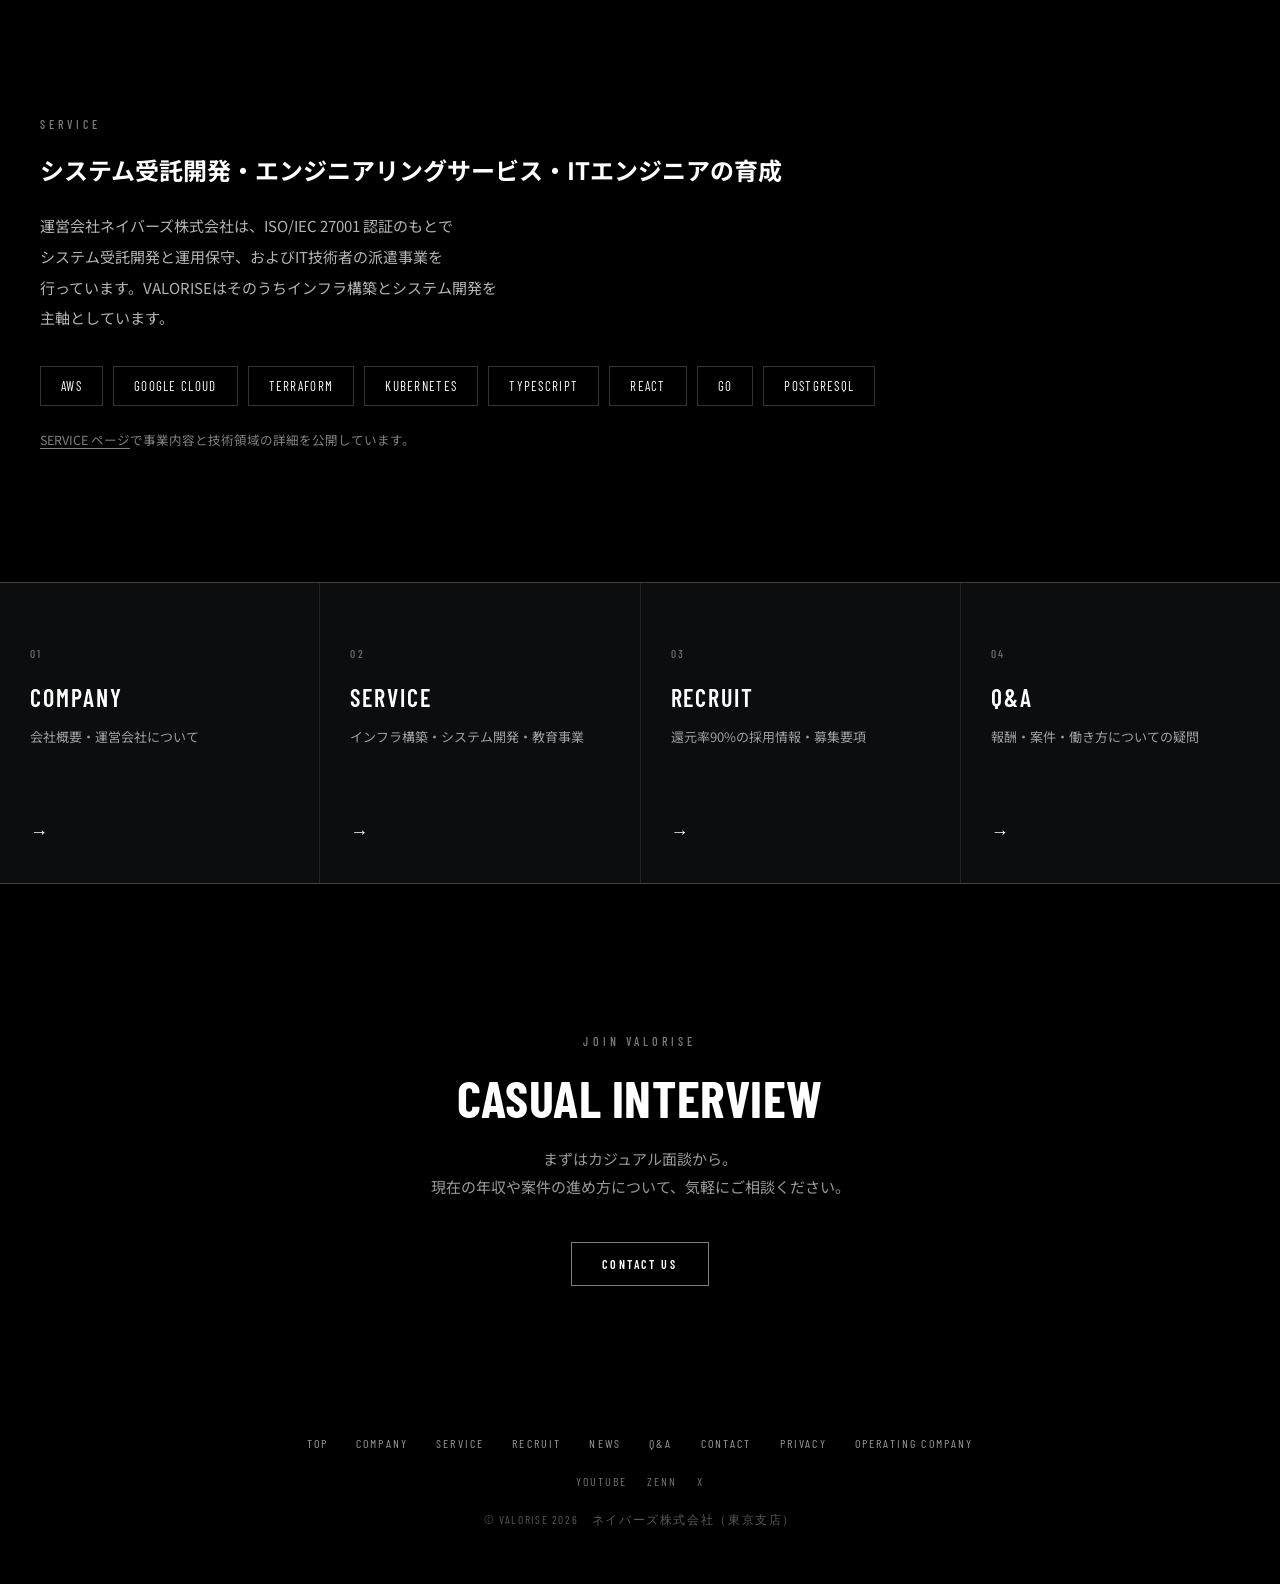
==== commit 4e9423d7: "Add files via upload" ====
--- a/index.html
+++ b/index.html
@@ -56,9 +56,8 @@
 
   <section class="hero" id="top">
     <div class="bg bg--hero"></div>
-    <img class="bg bg--photo" src="assets/hero-night.jpg" alt="高層階の窓から見下ろした夜の街。眼下に街路と建物の明かりが広がっている" width="1672" height="941" decoding="async" fetchpriority="high" data-fade>
+    <img class="bg bg--photo" src="assets/hero-night.jpg" alt="高層階から見下ろした夜の東京。右奥に東京タワーが灯り、眼下に街路と建物の明かりが広がっている" width="1672" height="941" decoding="async" fetchpriority="high" data-fade>
     <div class="bg bg--hero-lines"></div>
-    <div class="scrim scrim--hero-left"></div>
     <div class="scrim scrim--bottom"></div>
     <div class="hero__body wrap">
       <div>
--- a/style.css
+++ b/style.css
@@ -161,20 +161,10 @@
 
 /* 写真自体が暗いため、スクリムは以前より弱めている。
    これ以上強くすると被写体が潰れ、弱くすると文字のコントラストが落ちる。 */
+/* 下端はリード文とボタンが乗るため強めに沈める。
+   現在のヒーロー写真では、ここを .62 に緩めるとボタンが 6.6:1 まで落ちる。 */
 .scrim--bottom {
-  background: linear-gradient(180deg, rgba(0, 0, 0, .18) 0%, rgba(0, 0, 0, 0) 38%, rgba(0, 0, 0, .62) 100%);
-}
-
-/* 見出しは左側に置くため、写真の左だけを沈める。
-   42% までは .86 で一定に保ち、そこから 68% でゼロに戻す。
-   単純な 0%→68% のグラデーションでは駄目。写真の 34〜38% の位置に
-   窓枠の隙間から街の明かりが差す細い帯があり、そこが「ENGINEERS」の
-   行末と重なって 3.3:1 まで落ちる（実測値）。平坦部で潰している。 */
-.scrim--hero-left {
-  background: linear-gradient(90deg,
-    rgba(0, 0, 0, .86) 0%,
-    rgba(0, 0, 0, .86) 42%,
-    rgba(0, 0, 0, 0) 68%);
+  background: linear-gradient(180deg, rgba(0, 0, 0, .18) 0%, rgba(0, 0, 0, 0) 38%, rgba(0, 0, 0, .72) 100%);
 }
 
 .bg--model { background: radial-gradient(110% 75% at 50% 42%, #101c28 0%, #05070a 72%); }
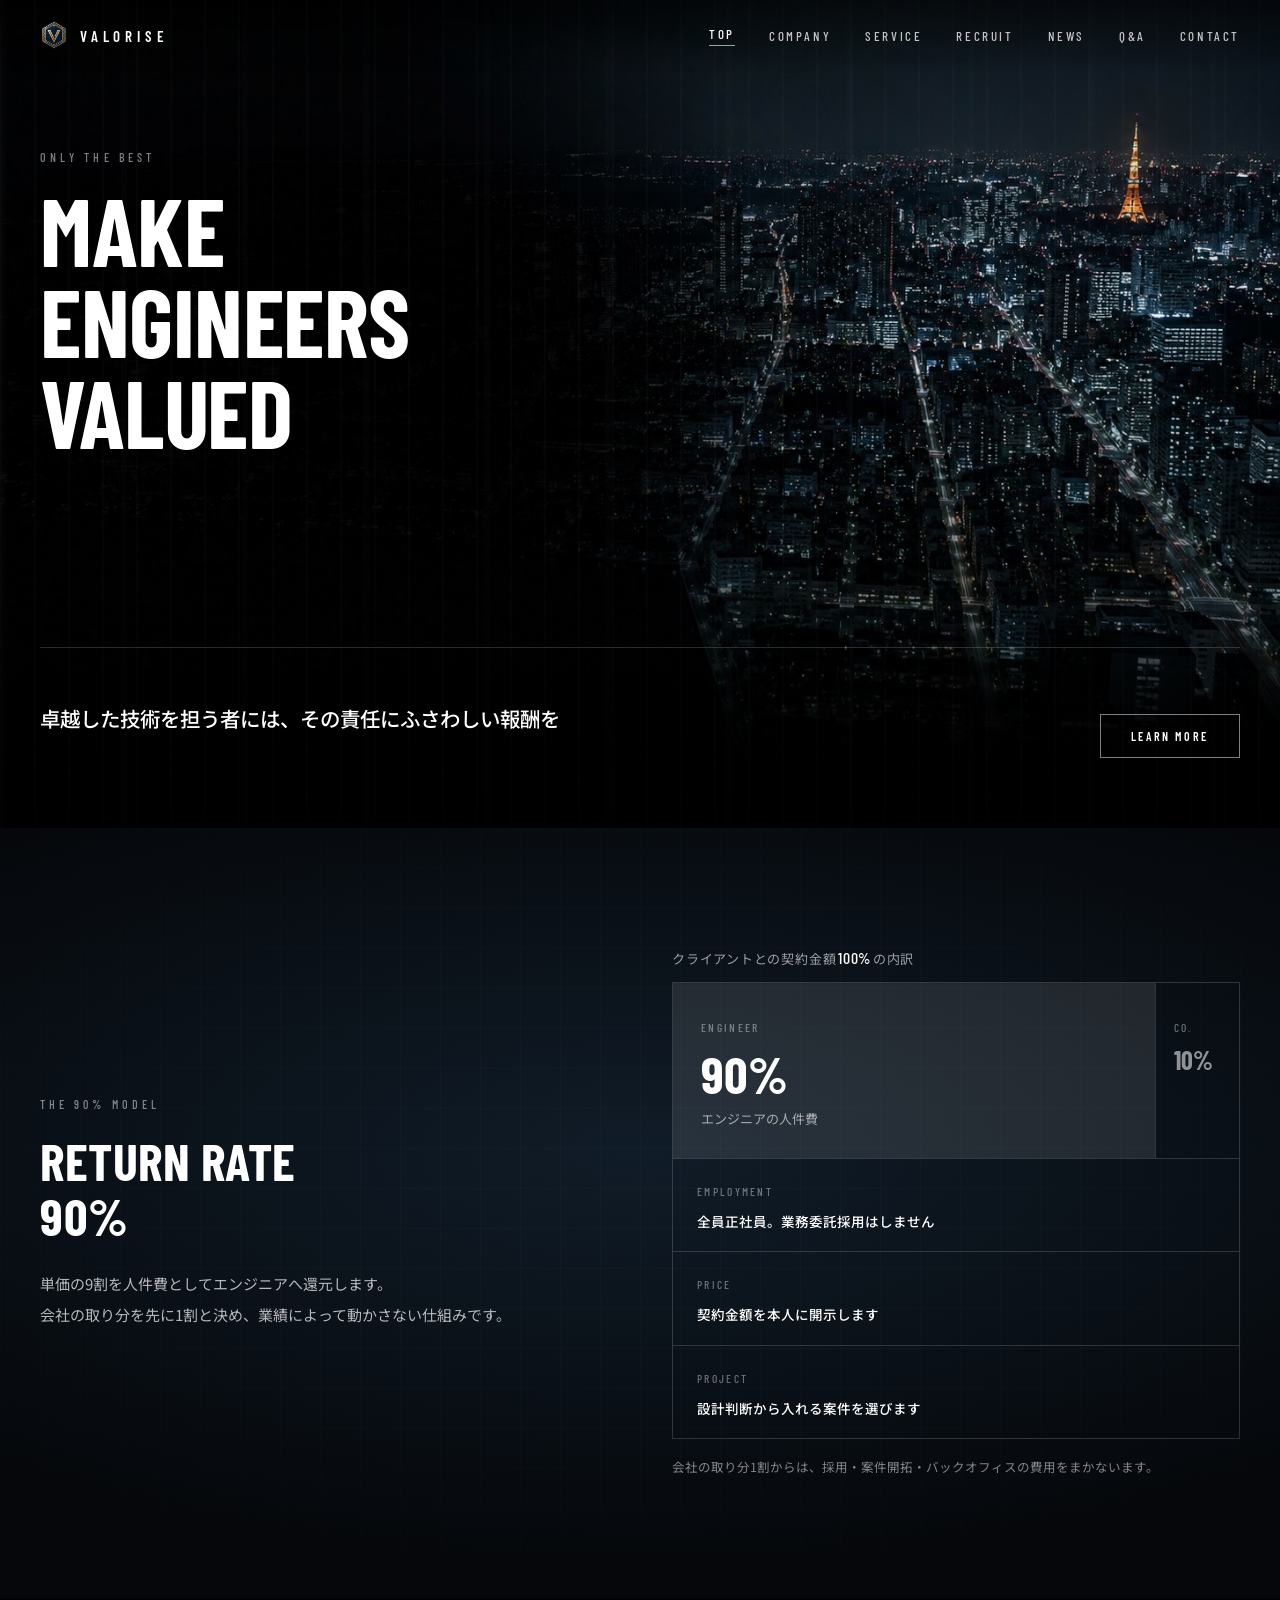
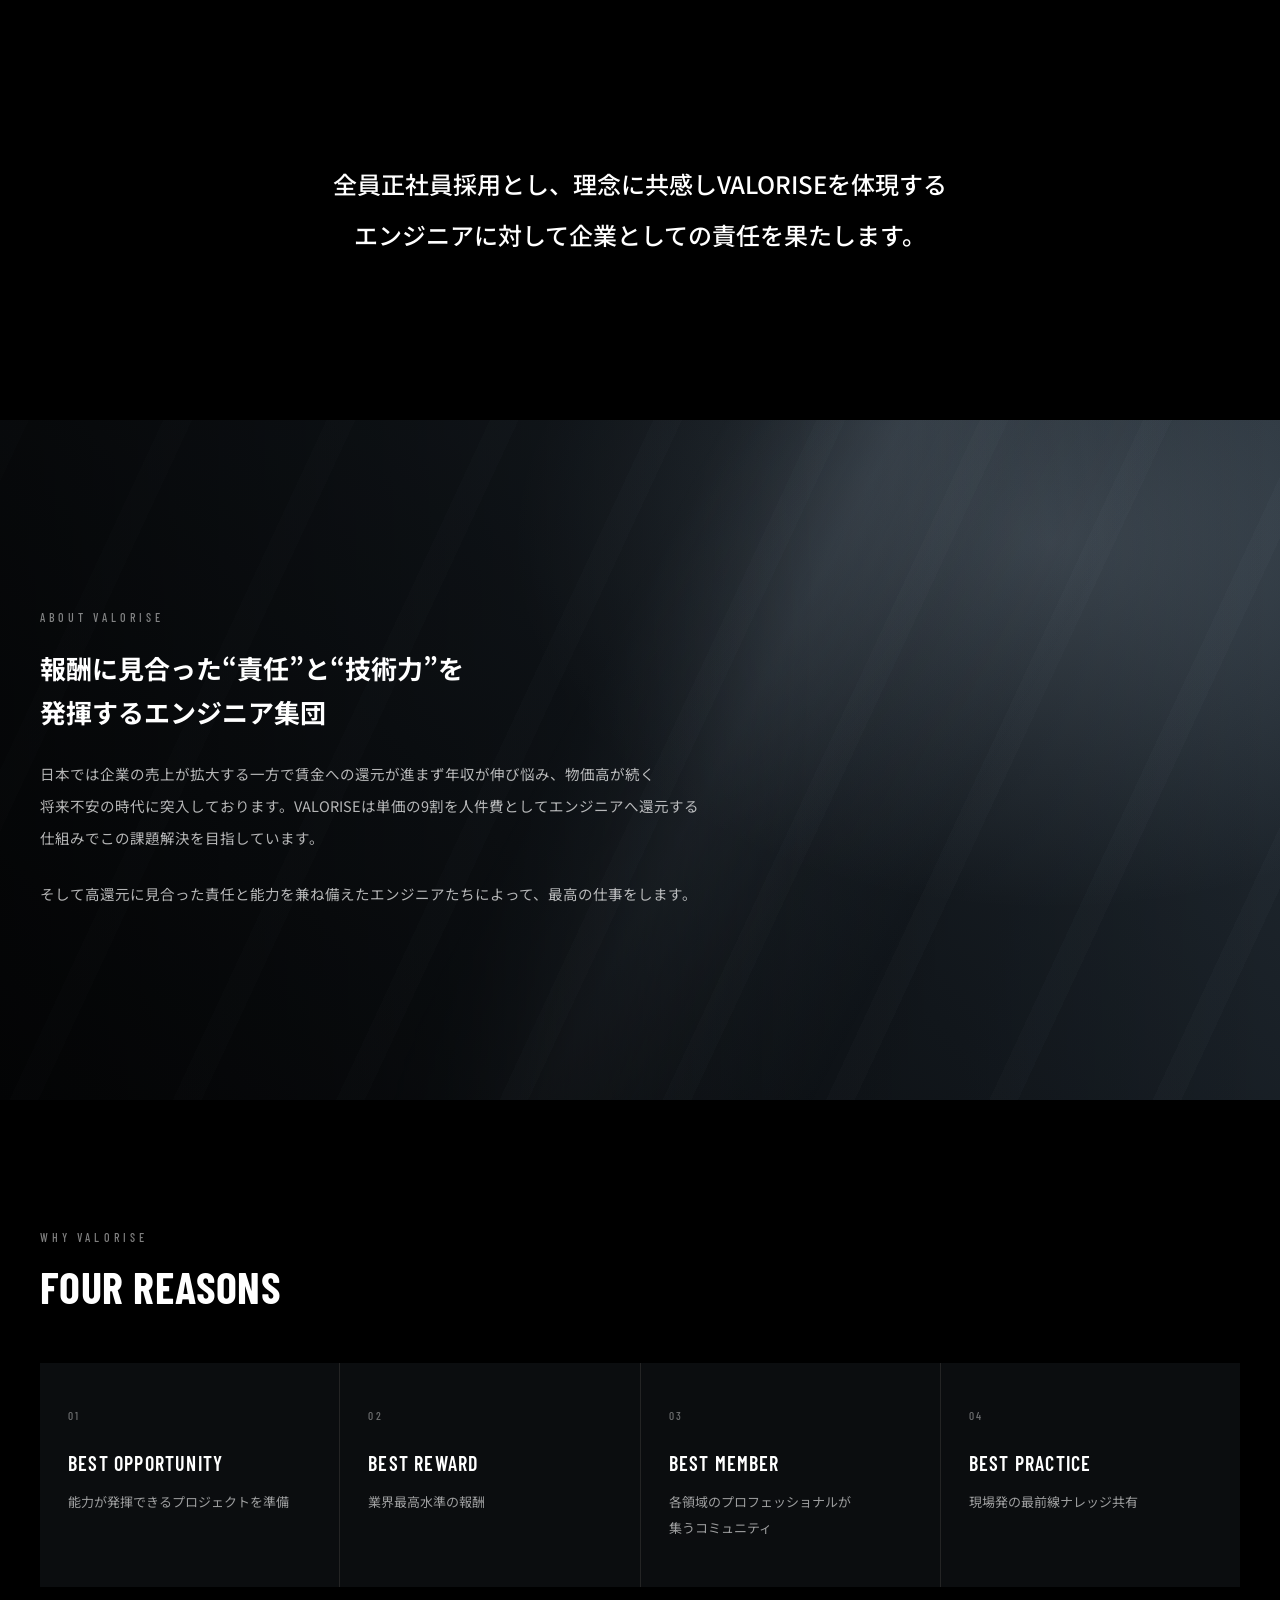
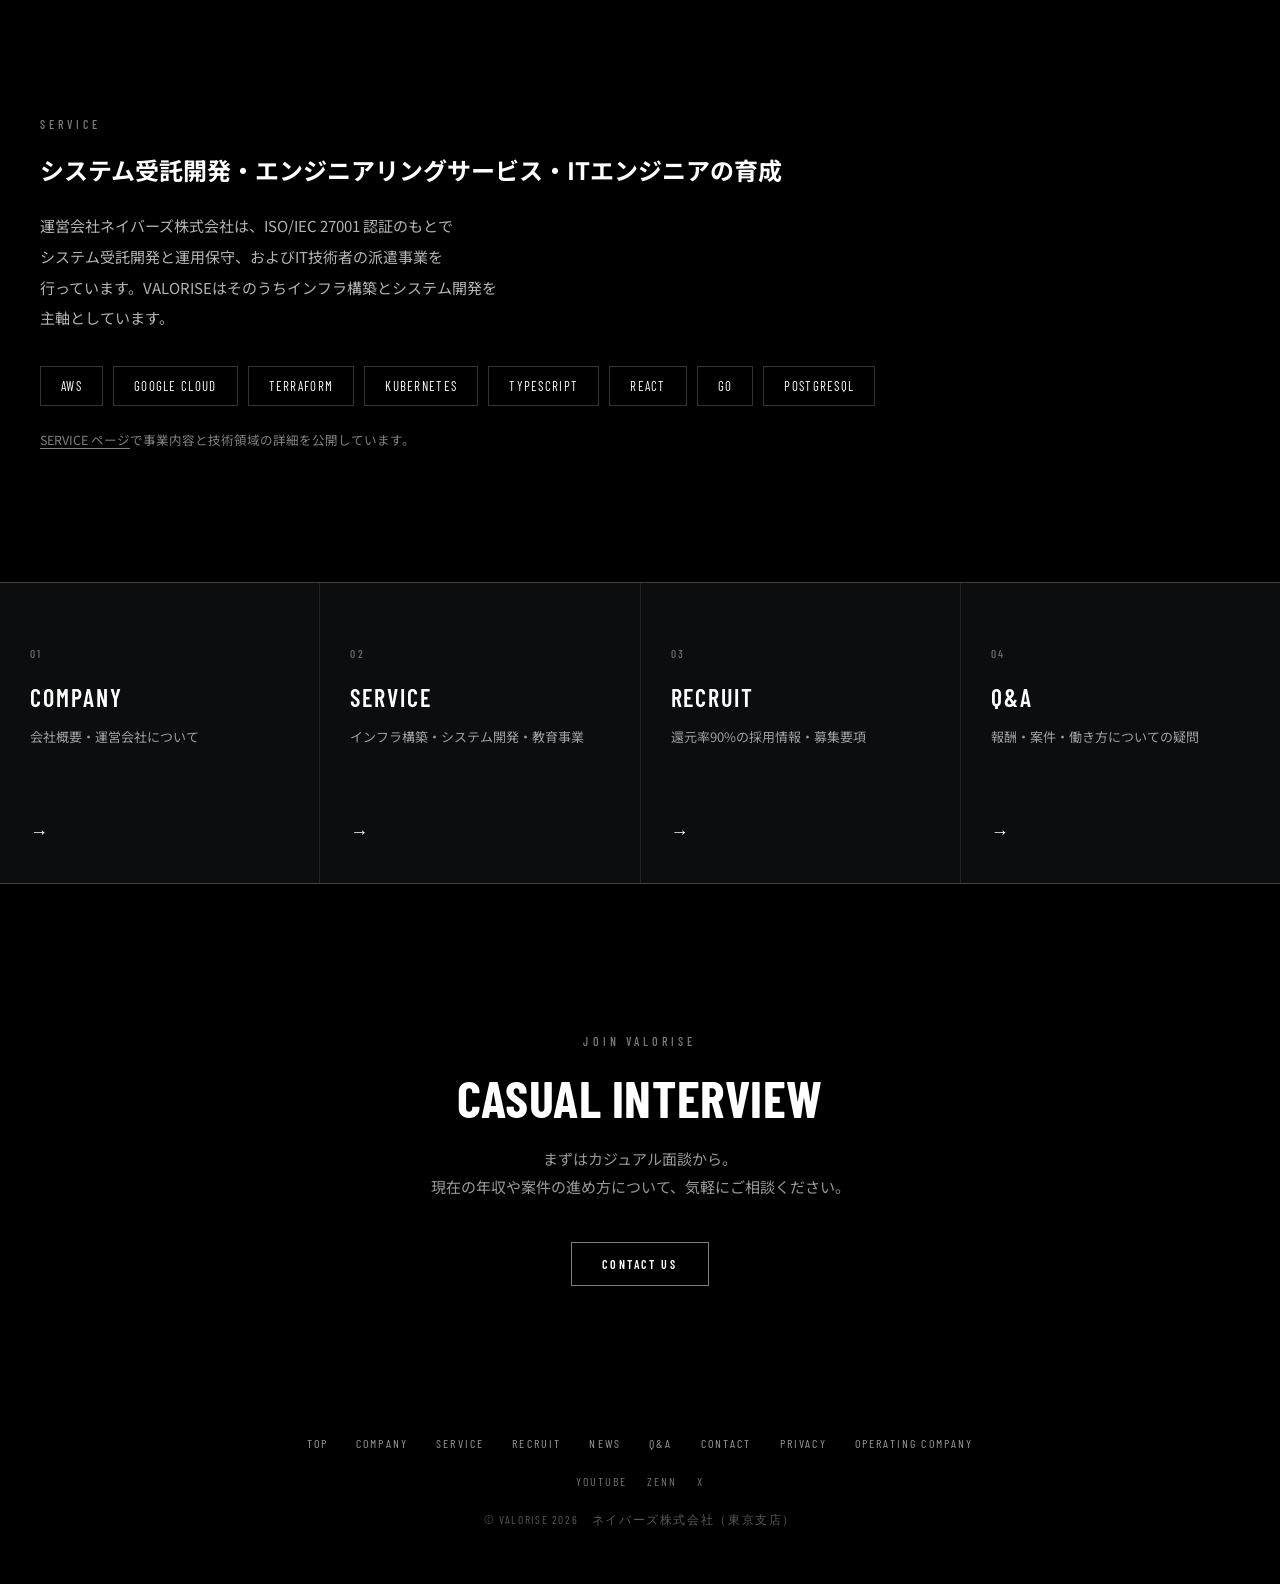
==== commit 2ac692db: "Add files via upload" ====
--- a/index.html
+++ b/index.html
@@ -18,14 +18,26 @@
 <link rel="preconnect" href="https://fonts.googleapis.com">
 <link rel="preconnect" href="https://fonts.gstatic.com" crossorigin>
 <link href="https://fonts.googleapis.com/css2?family=Barlow+Condensed:wght@500;600;700&family=Noto+Sans+JP:wght@400;500;700&display=swap" rel="stylesheet">
-<link rel="stylesheet" href="style.css">
+<link rel="stylesheet" href="style.css?v=202609031839">
+
+<!-- Google tag (gtag.js) — Google広告 AW-18407467999 -->
+<script async src="https://www.googletagmanager.com/gtag/js?id=AW-18407467999"></script>
+<script>
+  window.dataLayer = window.dataLayer || [];
+  function gtag(){dataLayer.push(arguments);}
+  gtag('js', new Date());
+  gtag('config', 'AW-18407467999');
+</script>
 </head>
 <body>
 
 <a class="skip-link" href="#main">本文へスキップ</a>
 
 <header class="site-header">
-  <a class="logo" href="index.html">VALORISE</a>
+  <a class="logo" href="index.html">
+    <img class="logo__mark" src="assets/logo-mark.png" alt="" width="96" height="96" decoding="async" fetchpriority="high">
+    <span>VALORISE</span>
+  </a>
   <nav class="global-nav">
     <a href="index.html" aria-current="page">TOP</a>
     <a href="company.html">COMPANY</a>
@@ -201,6 +213,6 @@
   <p class="copyright">© VALORISE 2026　ネイバーズ株式会社（東京支店）</p>
 </footer>
 
-<script src="script.js"></script>
+<script src="script.js?v=202609031839"></script>
 </body>
 </html>
--- a/style.css
+++ b/style.css
@@ -214,12 +214,26 @@
   background: linear-gradient(180deg, rgba(0, 0, 0, .55), rgba(0, 0, 0, 0));
 }
 
+/* エンブレム＋文字ロゴ。エンブレムは六角形の内側が濃紺で塗られているため、
+   黒背景の上では紺の面と金の線がそのまま出る。透過PNGなので余白は出ない。 */
 .logo {
+  display: inline-flex;
+  align-items: center;
+  gap: 12px;
   font-family: var(--font-en);
   font-size: 15px;
   font-weight: 600;
   letter-spacing: .32em;
 }
+.logo__mark {
+  width: 28px;
+  height: 28px;
+  /* 文字の見た目の重心と揃える。エンブレム下端の余白ぶんだけ上げている */
+  margin-top: -1px;
+}
+/* ロゴ全体にホバー色が乗ると金が濁るので、文字だけ色を変える */
+.logo:hover { color: inherit; }
+.logo:hover span { color: #9aa0a6; }
 
 .global-nav {
   display: flex;
@@ -914,90 +928,148 @@
 
 /* --- news ------------------------------------------------------------- */
 
-.news-filter {
+/* 日付表記はTOPICSと動画リストで共有している */
+.news-date {
+  font-family: var(--font-en);
+  font-size: 15px;
+  font-weight: 600;
+  letter-spacing: .06em;
+  color: var(--text-50);
+}
+
+/* --- video（YouTube最新3件） -------------------------------------------
+   YouTubeのサムネイルは配色も文字量もこのサイトと衝突するため使わない。
+   番号・再生マークはすべてCSSで描き、外部画像の読み込みをゼロにしている。 */
+
+.video-head {
+  display: flex;
+  align-items: flex-end;
+  justify-content: space-between;
+  gap: 32px;
+  margin-bottom: 44px;
+}
+.video-head .section-head,
+.video-head > div:first-child { margin-bottom: 0; }
+.video-head__note {
+  flex: none;
+  text-align: right;
+  font-size: 13px;
+  line-height: 1.9;
+  color: var(--text-50);
+}
+.video-head__note span {
+  font-family: var(--font-en);
+  font-size: 12px;
+  letter-spacing: .12em;
+  color: var(--text-40);
+}
+
+.video-list {
+  list-style: none;
+  border-top: 1px solid var(--line-soft);
+}
+.video { display: block; }
+
+.video__link {
+  display: grid;
+  grid-template-columns: 78px 1fr 46px;
+  align-items: center;
+  gap: 28px;
+  padding: 30px 0;
+  border-bottom: 1px solid var(--line-soft);
+  color: inherit;
+  transition: background-color .35s var(--ease), padding-left .35s var(--ease);
+}
+.video__link:hover {
+  background-color: rgba(255, 255, 255, .035);
+  padding-left: 18px;
+}
+
+.video__no {
+  font-family: var(--font-en);
+  font-size: 40px;
+  font-weight: 600;
+  line-height: 1;
+  letter-spacing: .02em;
+  color: rgba(255, 255, 255, .22);
+  transition: color .35s var(--ease);
+}
+.video__link:hover .video__no { color: rgba(255, 255, 255, .5); }
+
+.video__main { display: block; min-width: 0; }
+
+.video__meta {
   display: flex;
   flex-wrap: wrap;
-  gap: 10px;
-  margin-top: 40px;
-  margin-bottom: 52px;
-}
-.news-filter[hidden] { display: none; }
-.news-filter button {
-  padding: 10px 20px;
-  background: transparent;
+  align-items: center;
+  gap: 14px;
+  margin-bottom: 10px;
+}
+.video__meta time {
+  font-family: var(--font-en);
+  font-size: 14px;
+  font-weight: 600;
+  letter-spacing: .06em;
+  color: var(--text-50);
+}
+.video__cat {
+  padding: 3px 10px;
   border: 1px solid var(--line);
-  color: var(--text-70);
-  font-family: var(--font-jp);
-  font-size: 12.5px;
-  letter-spacing: .04em;
-  cursor: pointer;
-  transition: border-color .25s var(--ease), color .25s var(--ease), background-color .25s var(--ease);
-}
-.news-filter button:hover { border-color: rgba(255, 255, 255, .5); color: #fff; }
-.news-filter button[aria-pressed="true"] {
-  background: #ffffff;
-  color: #000000;
-  border-color: #ffffff;
-}
-
-.news-list { border-top: 1px solid var(--line-soft); }
-
-.news-item {
-  display: grid;
-  grid-template-columns: 5fr 7fr;
-  gap: 44px;
-  align-items: start;
-  padding: 44px 0;
-  border-bottom: 1px solid var(--line-soft);
-}
-.news-item > * { min-width: 0; }
-.news-item[hidden] { display: none; }
-
-.news-item__thumb {
+  font-size: 11px;
+  letter-spacing: .08em;
+  color: var(--text-60);
+}
+.video__dur {
+  font-family: var(--font-en);
+  font-size: 13px;
+  letter-spacing: .08em;
+  color: var(--text-40);
+}
+
+.video__title {
   display: block;
-  position: relative;
-  aspect-ratio: 16 / 9;
+  font-size: 16.5px;
+  font-weight: 500;
+  line-height: 1.7;
+  color: #fff;
+}
+.video__desc {
+  display: block;
+  margin-top: 10px;
+  max-width: 52em;
+  font-size: 13.5px;
+  line-height: 2.1;
+  color: var(--text-60);
+}
+
+/* 再生マーク。三角は border で描いているので画像もSVGも要らない */
+.video__play {
+  justify-self: end;
+  width: 46px;
+  height: 46px;
+  display: grid;
+  place-items: center;
   border: 1px solid var(--line);
-  background: var(--bg-panel);
-  overflow: hidden;
-  transition: border-color .3s var(--ease);
-}
-.news-item__thumb:hover { border-color: rgba(255, 255, 255, .45); }
-.news-item__thumb img {
-  display: block;
-  width: 100%;
-  height: 100%;
-  object-fit: cover;
-}
-
-.news-meta { display: flex; flex-wrap: wrap; align-items: center; gap: 14px; }
-.news-date {
-  font-family: var(--font-en);
-  font-size: 14px;
-  font-weight: 500;
-  letter-spacing: .12em;
-  color: var(--text-50);
-}
-.news-cat {
-  padding: 4px 12px;
-  border: 1px solid var(--line);
-  font-size: 11.5px;
-  letter-spacing: .04em;
-  color: var(--text-70);
-}
-.news-item h3 {
-  margin: 16px 0 14px;
-  font-size: 19px;
-  line-height: 1.75;
-  font-weight: 700;
-}
-.news-item p { font-size: 13.5px; line-height: 2.1; color: var(--text-70); }
-.news-link { margin-top: 16px; font-size: 12.5px; letter-spacing: .04em; }
-.news-link a { color: var(--text-50); text-decoration: underline; text-underline-offset: 3px; }
-.news-link a:hover { color: #fff; }
-
-.news-more { margin-top: 56px; text-align: center; }
-.news-more[hidden] { display: none; }
+  transition: border-color .35s var(--ease), background-color .35s var(--ease);
+}
+.video__play::before {
+  content: "";
+  width: 0;
+  height: 0;
+  margin-left: 3px;
+  border-top: 6px solid transparent;
+  border-bottom: 6px solid transparent;
+  border-left: 10px solid rgba(255, 255, 255, .55);
+  transition: border-left-color .35s var(--ease);
+}
+.video__link:hover .video__play {
+  border-color: rgba(255, 255, 255, .55);
+  background-color: rgba(255, 255, 255, .06);
+}
+.video__link:hover .video__play::before { border-left-color: #fff; }
+
+.video-all { margin-top: 44px; }
+
 
 button.btn-ghost {
   background: transparent;
@@ -1134,6 +1206,14 @@
 }
 .btn-solid:hover { background: #000000; color: #ffffff; }
 
+.hp {
+  position: absolute;
+  left: -9999px;
+  width: 1px;
+  height: 1px;
+  overflow: hidden;
+}
+
 .form-status {
   margin-top: 24px;
   font-size: 13.5px;
@@ -1141,6 +1221,17 @@
   color: var(--text-70);
 }
 .form-status:empty { display: none; }
+/* 送信結果。色だけに頼らず文言でも状態を伝えている（色覚特性への配慮） */
+.form-status.is-done {
+  padding: 14px 18px;
+  border-left: 2px solid #5fd38d;
+  color: #fff;
+}
+.form-status.is-error {
+  padding: 14px 18px;
+  border-left: 2px solid #ff8a8a;
+  color: #fff;
+}
 
 .aside-block + .aside-block { margin-top: 40px; }
 .aside-block .label { display: block; margin-bottom: 14px; }
@@ -1156,6 +1247,20 @@
   line-height: 1.7;
 }
 .legal h2:first-child { margin-top: 0; }
+/* 条文の中の小見出し。h2 より一段弱くして、階層が分かるようにする */
+.legal h3 {
+  margin-top: 30px;
+  font-size: 14px;
+  font-weight: 700;
+  line-height: 1.8;
+  color: var(--text-70);
+}
+.legal a {
+  text-decoration: underline;
+  text-underline-offset: 3px;
+  text-decoration-color: rgba(255, 255, 255, .35);
+}
+.legal a:hover { color: #fff; text-decoration-color: #fff; }
 .legal p,
 .legal li {
   margin-top: 16px;
@@ -1259,8 +1364,13 @@
   .minor { grid-template-columns: 1fr; gap: 30px; }
   .new-service { padding: 28px 24px 30px; }
   .page-head__body { padding-top: 148px; padding-bottom: 68px; }
-  .news-item { grid-template-columns: 1fr; gap: 24px; padding: 34px 0; }
-  .news-filter { margin-bottom: 44px; }
+  .logo { gap: 9px; }
+  .logo__mark { width: 24px; height: 24px; }
+  .video-head { flex-direction: column; align-items: flex-start; gap: 16px; }
+  .video-head__note { text-align: left; }
+  .video__link { grid-template-columns: 52px 1fr; gap: 18px; padding: 26px 0; }
+  .video__no { font-size: 30px; }
+  .video__play { display: none; }
   .member { grid-template-columns: 148px 1fr; gap: 26px; padding: 30px 0; }
   .topic { grid-template-columns: 1fr; gap: 12px; padding: 22px 0; }
 }
